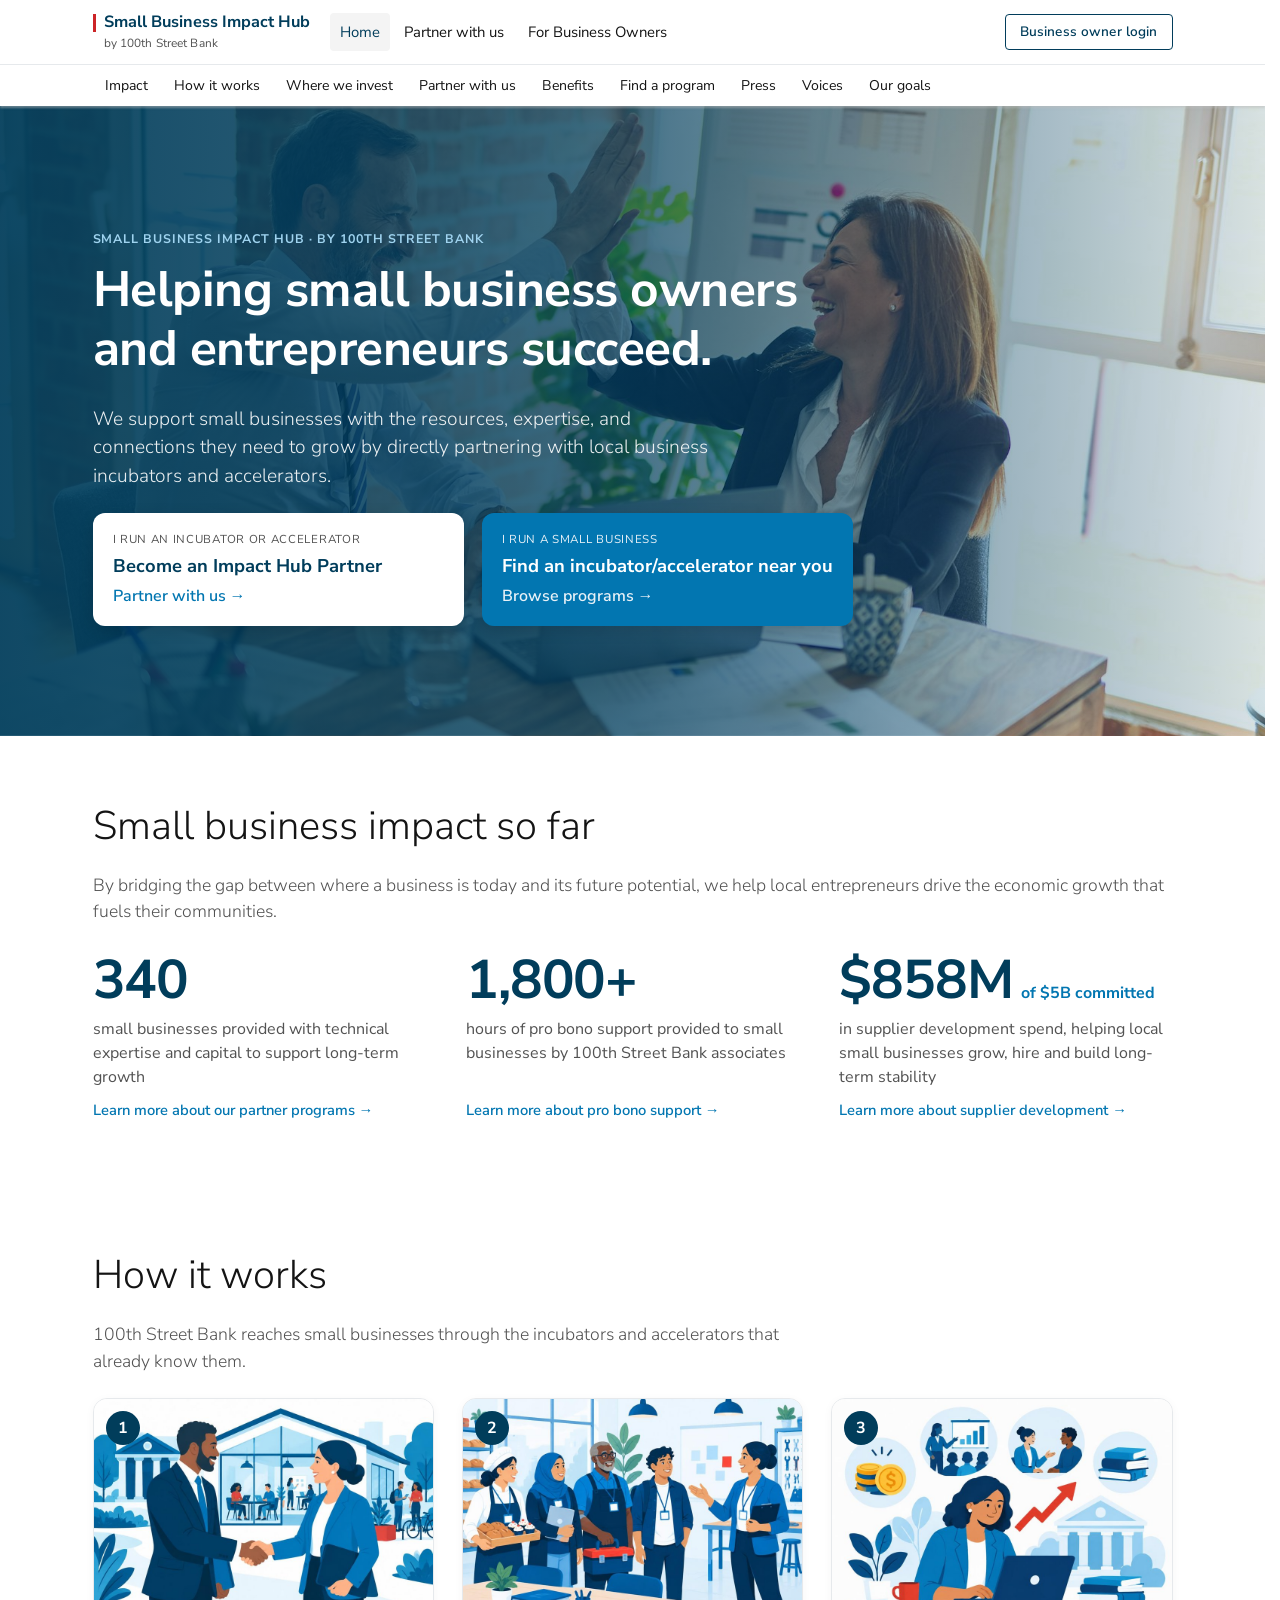
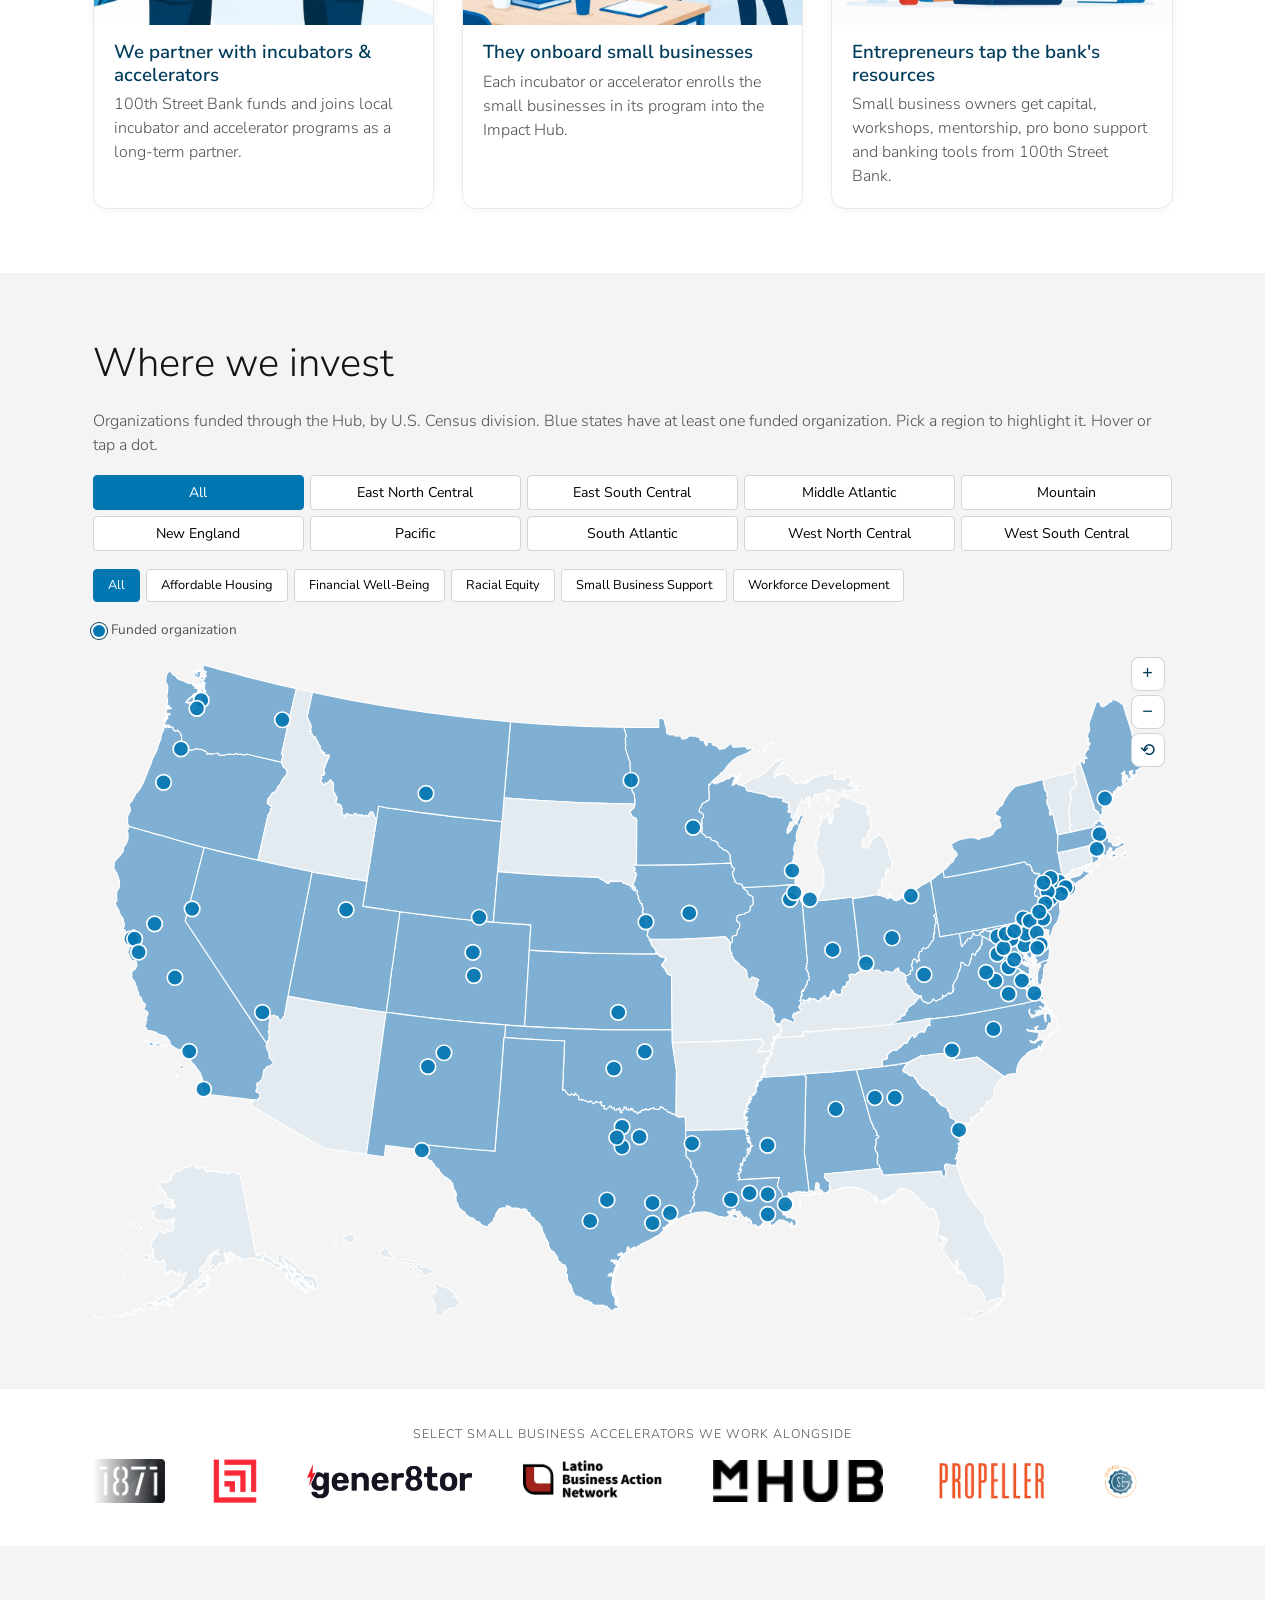
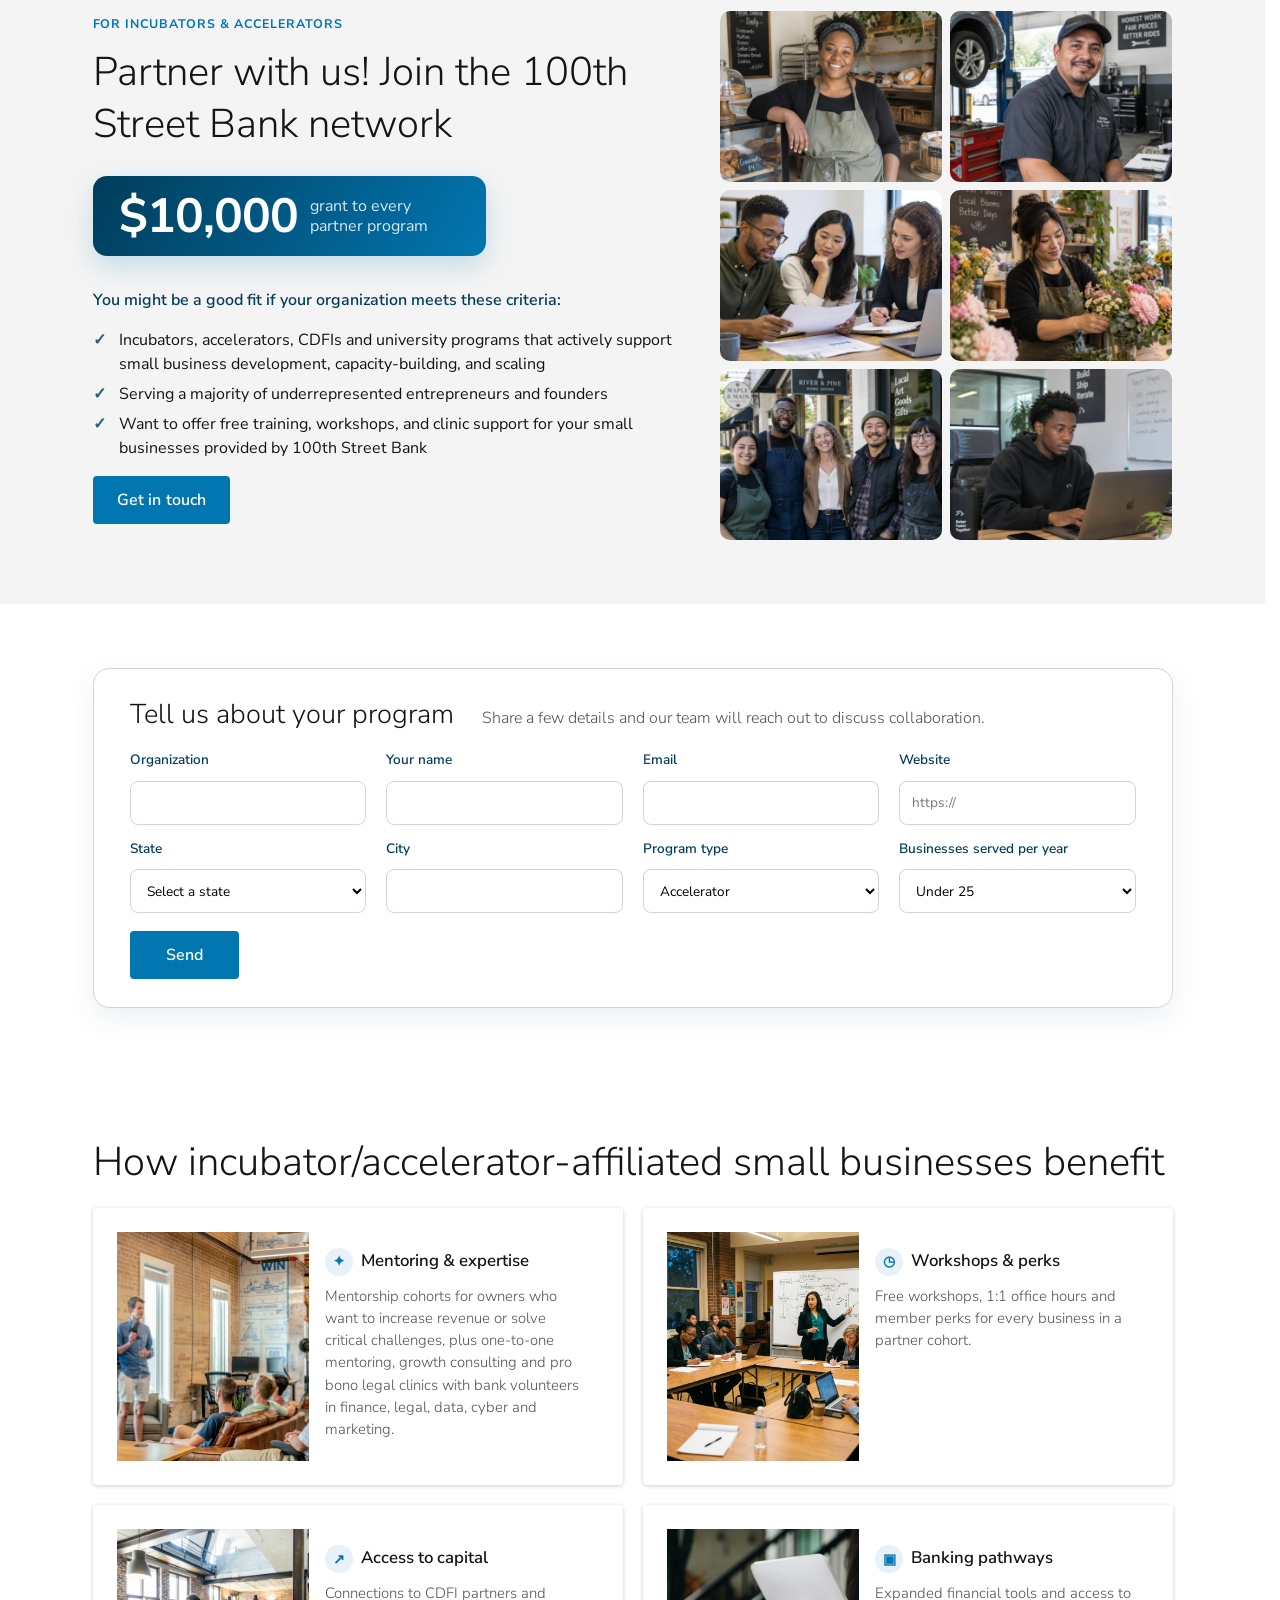
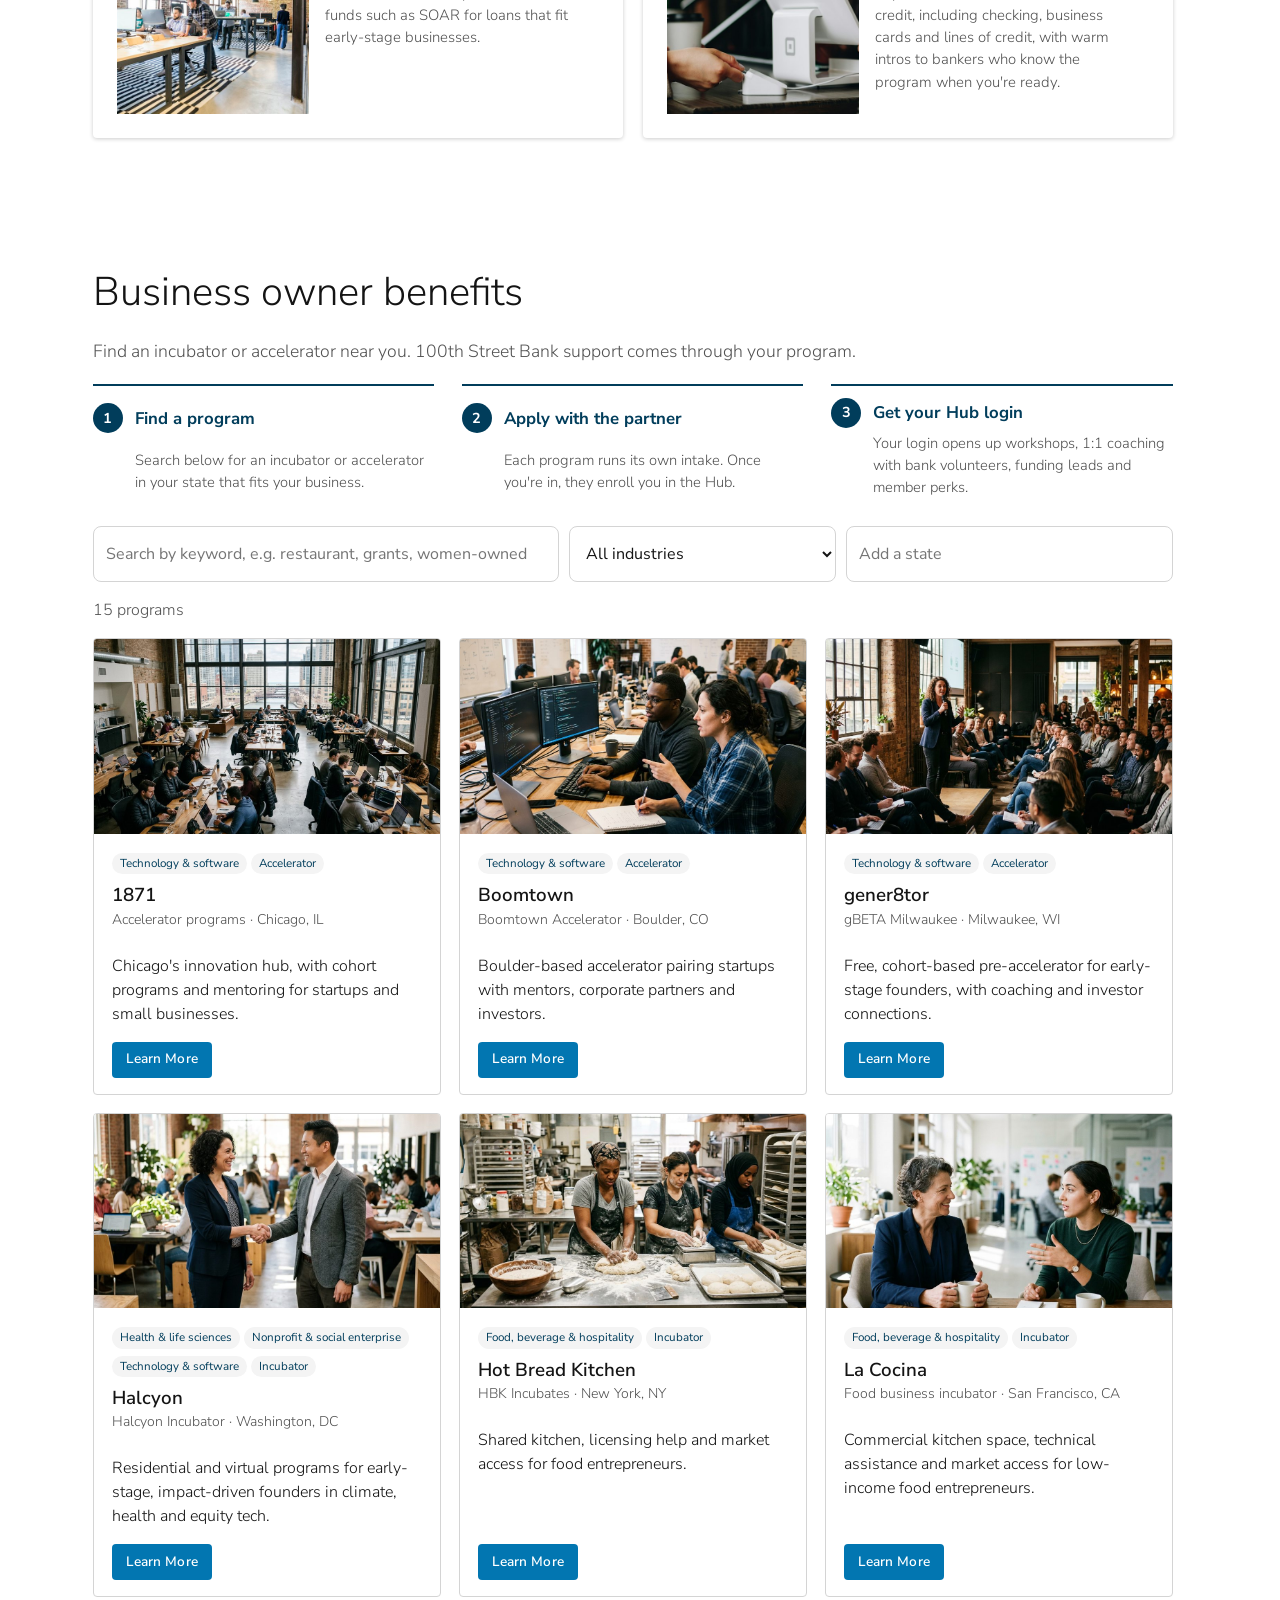
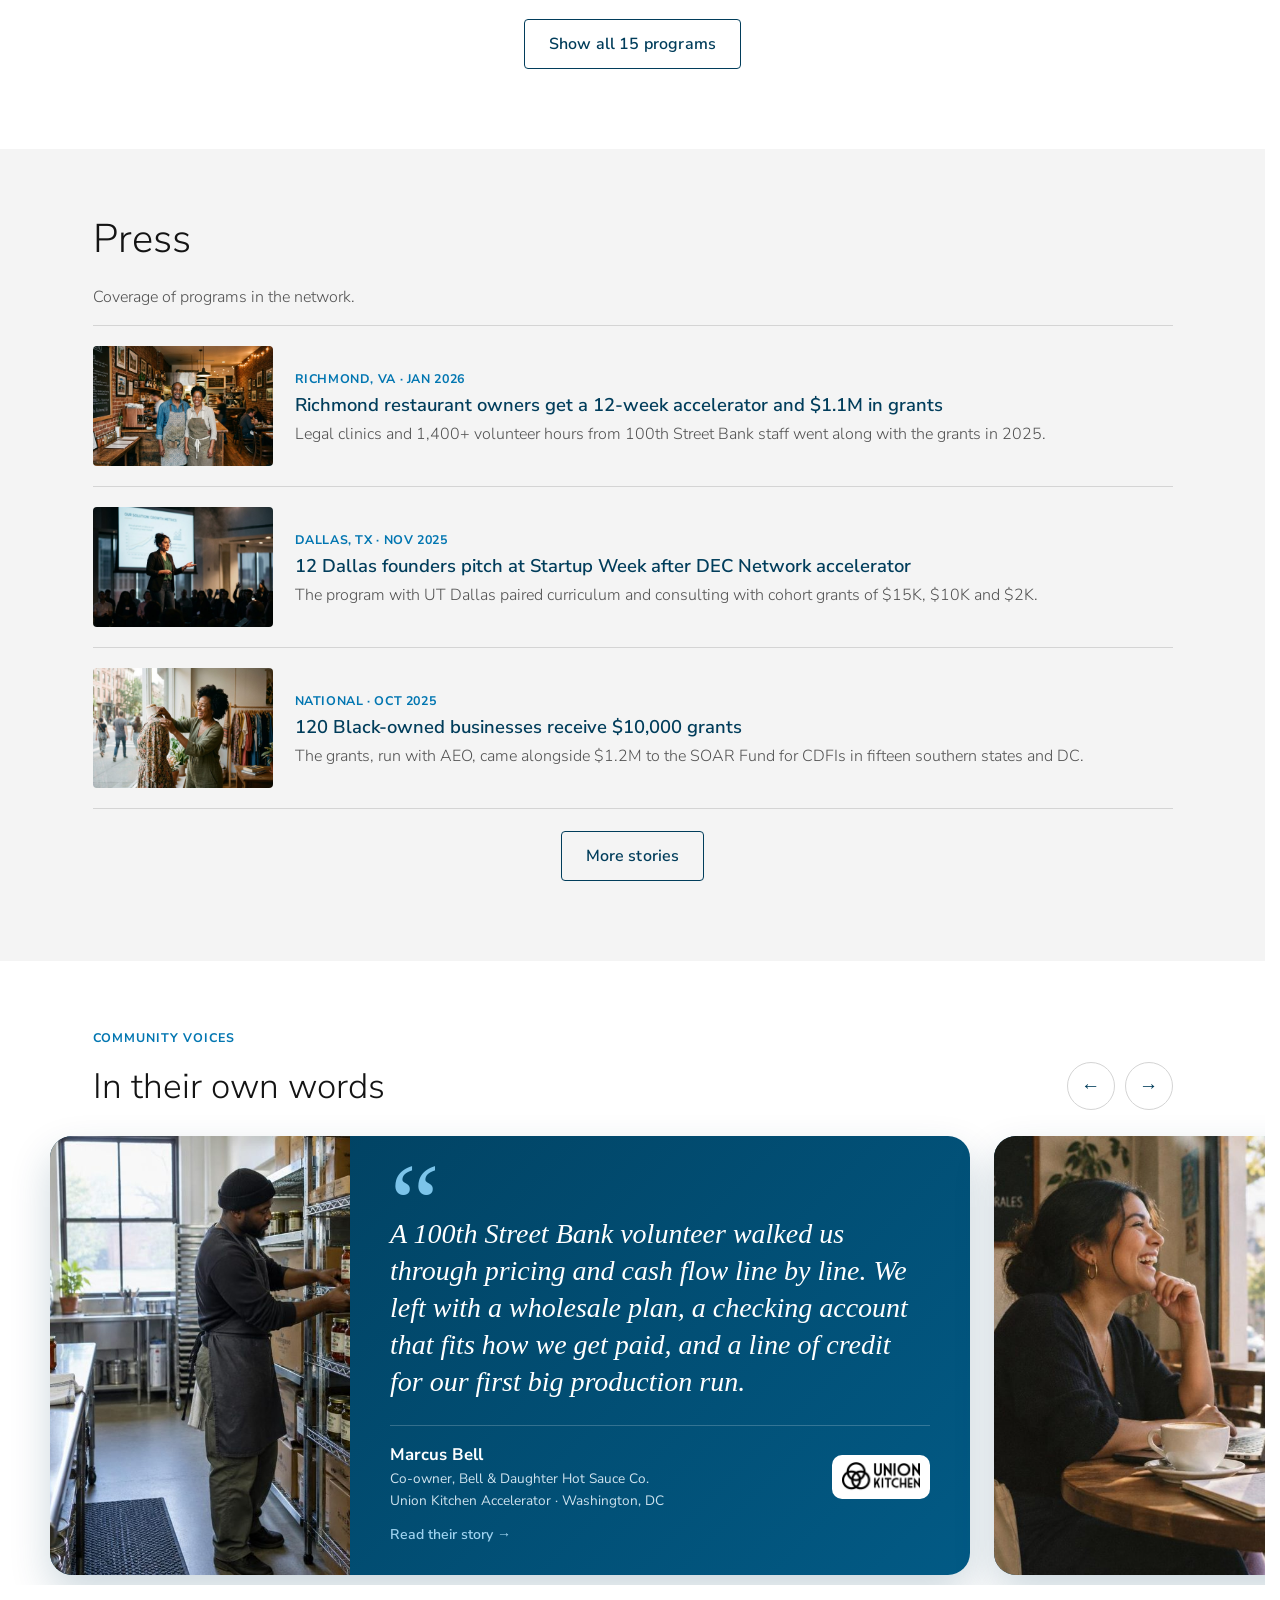
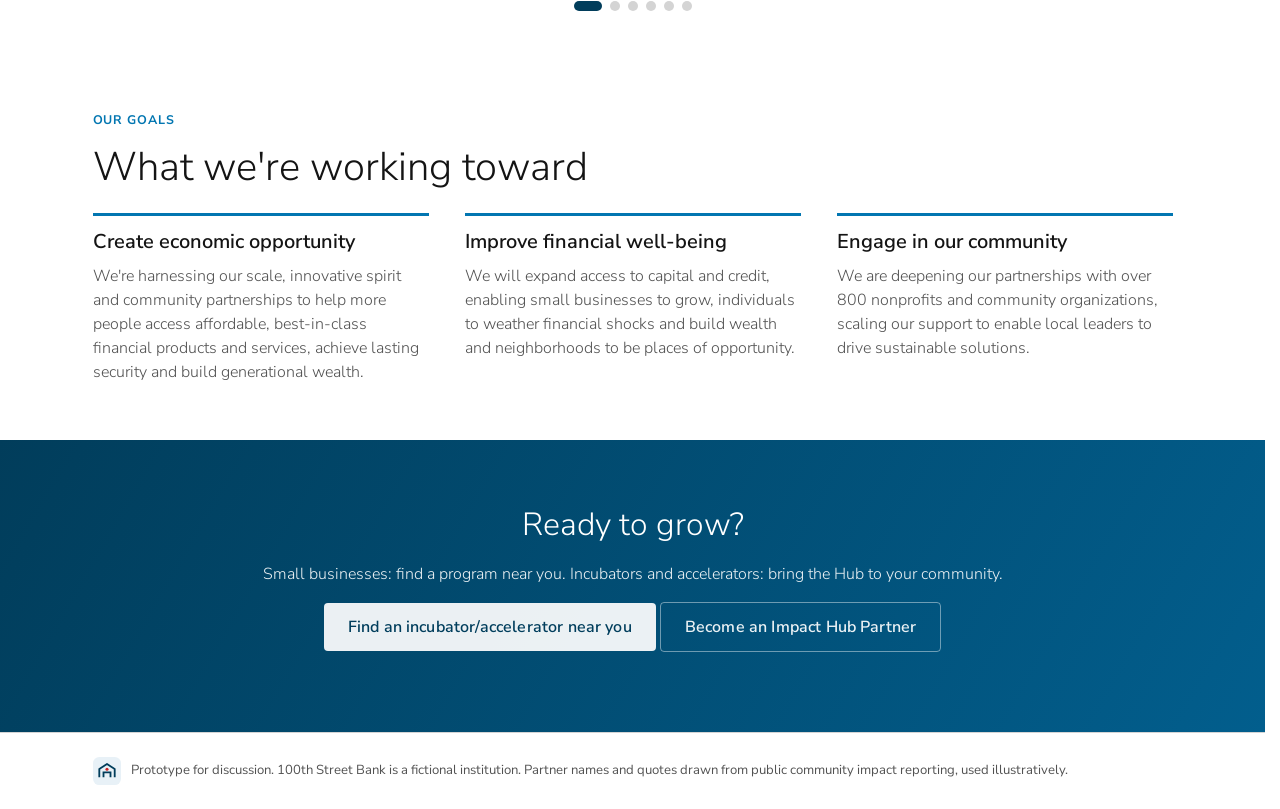
==== index.html @ f8ee0662 "Wave 20: how-it-works hover, am/pm local times from ZIP, geo+industry+identity funding eligibility, " ====
<!doctype html><html lang="en"><head>
  <meta name="robots" content="noindex, nofollow"><meta charset="utf-8"><meta name="viewport" content="width=device-width,initial-scale=1"><title>Home · Small Business Impact Hub</title><link rel="stylesheet" href="styles.css?v=20"></head>
<body class="home"><script src="data.js?v=20"></script><script src="usmap.js"></script><script src="home.js?v=20"></script>
<div class="hero photo" style="background-image:linear-gradient(90deg,rgba(1,61,91,.94) 0%,rgba(1,61,91,.78) 45%,rgba(1,61,91,.15) 100%),url(img/hero.jpg)"><div class="wrap">
<span class="eyebrow">Small Business Impact Hub · by 100th Street Bank</span>
<h1>Helping small business owners and entrepreneurs succeed.</h1><p>We support small businesses with the resources, expertise, and connections they need to grow by directly partnering with local business incubators and accelerators.</p>
<div class="ctasplit"><a href="#partners"><small>I run an incubator or accelerator</small><b>Become an Impact Hub Partner</b><span>Partner with us →</span></a><a class="alt" href="#owners"><small>I run a small business</small><b>Find an incubator/accelerator near you</b><span>Browse programs →</span></a></div></div></div>

<section id="impact"><div class="wrap"><h2>Small business impact so far</h2><p class="lead">By bridging the gap between where a business is today and its future potential, we help local entrepreneurs drive the economic growth that fuels their communities.</p><div class="kstats"><div class="kst"><b class="cnt" data-to="340">0</b><span>small businesses provided with technical expertise and capital to support long-term growth</span><a href="#owners">Learn more about our partner programs →</a></div><div class="kst"><b class="cnt" data-to="1800" data-suf="+">0</b><span>hours of pro bono support provided to small businesses by 100th Street Bank associates</span><a href="#benefits">Learn more about pro bono support →</a></div><div class="kst"><div class="kbig"><b class="cnt" data-to="858" data-pre="$" data-suf="M">0</b><em>of $5B committed</em></div><span>in supplier development spend, helping local small businesses grow, hire and build long-term stability</span><a href="#goals">Learn more about supplier development →</a></div></div></div></div></section>

<section id="how"><div class="wrap"><h2>How it works</h2><p class="lead">100th Street Bank reaches small businesses through the incubators and accelerators that already know them.</p><div class="howgrid">
<div class="howstep"><img src="img/how/h1.jpg" alt="Illustration: a bank partner and an incubator leader shaking hands"><span class="hn">1</span><h3>We partner with incubators &amp; accelerators</h3><p>100th Street Bank funds and joins local incubator and accelerator programs as a long-term partner.</p></div>
<div class="howstep"><img src="img/how/h2.jpg" alt="Illustration: an incubator welcoming a diverse group of small business owners"><span class="hn">2</span><h3>They onboard small businesses</h3><p>Each incubator or accelerator enrolls the small businesses in its program into the Impact Hub.</p></div>
<div class="howstep"><img src="img/how/h3.jpg" alt="Illustration: an entrepreneur surrounded by icons for capital, workshops and mentorship"><span class="hn">3</span><h3>Entrepreneurs tap the bank's resources</h3><p>Small business owners get capital, workshops, mentorship, pro bono support and banking tools from 100th Street Bank.</p></div>
</div></div></section>
<section class="alt" id="map"><div class="wrap"><div class="pagehead"><div><h2>Where we invest</h2><p>Organizations funded through the Hub, by U.S. Census division. Blue states have at least one funded organization. <span id="maphint"></span></p></div></div>
<div class="filters" id="mapf"></div><div class="filters cat" id="mapc"></div>
<div class="maplegend" id="maplegend"></div><div class="mapwrap"><div class="mapempty" id="mapempty" hidden></div><div class="mapzoom" id="mapzoom"></div><svg id="usmap" viewBox="0 0 975 610" role="img" aria-label="Map of funded organizations"></svg><div id="tip" class="tip"></div></div>
</div></section>

<section class="logos"><div class="wrap"><p class="kicker">Select small business accelerators we work alongside</p><div class="marq" id="acclogos"></div></div></div></section>

<section class="alt" id="partners"><div class="wrap split joinv5"><div><span class="eyebrow dk">For Incubators &amp; Accelerators</span><h2>Partner with us! Join the 100th Street Bank network</h2>
<div class="bigamt" style="align-items:center"><b>$10,000</b><span>grant to every partner program</span></div>
<p class="fitline">You might be a good fit if your organization meets these criteria:</p><ul class="chk"><li>Incubators, accelerators, CDFIs and university programs that actively support small business development, capacity-building, and scaling</li><li>Serving a majority of underrepresented entrepreneurs and founders</li><li>Want to offer free training, workshops, and clinic support for your small businesses provided by 100th Street Bank</li></ul>
<p><a class="btn" href="#apply">Get in touch</a></p></div>
<div class="collage"><img src="img/collage/c1.jpg" alt="Small business owner in the network"><img src="img/collage/c2.jpg" alt="Small business owner in the network"><img src="img/collage/c3.jpg" alt="Small business owner in the network"><img src="img/collage/c4.jpg" alt="Small business owner in the network"><img src="img/collage/c5.jpg" alt="Small business owner in the network"><img src="img/collage/c6.jpg" alt="Small business owner in the network"></div></div></section>
<section id="become"><div class="wrap"><div class="interest" id="apply"><div class="ihead"><h2>Tell us about your program</h2><p>Share a few details and our team will reach out to discuss collaboration.</p></div>
<form class="f iform"><label>Organization<input required></label><label>Your name<input required></label><label>Email<input type="email" required></label><label>Website<input type="url" required placeholder="https://"></label>
<label>State<select required id="fst"><option value="">Select a state</option></select></label><label>City<input required></label><label>Program type<select><option>Accelerator</option><option>CDFI</option><option>Incubator</option><option>Other</option><option>University program</option></select></label><label>Businesses served per year<select><option>Under 25</option><option>25–100</option><option>100+</option></select></label>
<button class="btn">Send</button></form><div class="ok"><b>Thanks.</b> Someone from our partnerships team will be in touch within two weeks. (Prototype: nothing was sent.)</div></div></div></section>

<section class="fullw" id="benefits"><div class="wrap"><h2>How incubator/accelerator-affiliated small businesses benefit</h2><div class="grid bens">
<div class="card pc"><img src="img/b-mentor.jpg" alt=""><div><h3><span class="ic">✦</span>Mentoring &amp; expertise</h3><p>Mentorship cohorts for owners who want to increase revenue or solve critical challenges, plus one-to-one mentoring, growth consulting and pro bono legal clinics with bank volunteers in finance, legal, data, cyber and marketing.</p></div></div>
<div class="card pc"><img src="img/b-workshop.jpg" alt=""><div><h3><span class="ic">◷</span>Workshops &amp; perks</h3><p>Free workshops, 1:1 office hours and member perks for every business in a partner cohort.</p></div></div>
<div class="card pc"><img src="img/b-capital.jpg" alt=""><div><h3><span class="ic">↗</span>Access to capital</h3><p>Connections to CDFI partners and funds such as SOAR for loans that fit early-stage businesses.</p></div></div>
<div class="card pc"><img src="img/b-checking.jpg" alt=""><div><h3><span class="ic">▣</span>Banking pathways</h3><p>Expanded financial tools and access to credit, including checking, business cards and lines of credit, with warm intros to bankers who know the program when you're ready.</p></div></div>
</div></div></section>

<section id="owners"><div class="wrap"><h2>Business owner benefits</h2><p class="lead">Find an incubator or accelerator near you. 100th Street Bank support comes through your program.</p>
<ol class="osteps"><li><b>Find a program</b><p>Search below for an incubator or accelerator in your state that fits your business.</p></li><li><b>Apply with the partner</b><p>Each program runs its own intake. Once you're in, they enroll you in the Hub.</p></li><li><b>Get your Hub login</b><p>Your login opens up workshops, 1:1 coaching with bank volunteers, funding leads and member perks.</p></li></ol>
<div class="search"><input class="kw" id="q" placeholder="Search by keyword, e.g. restaurant, grants, women-owned"><select class="catsel" id="pcat" aria-label="Filter by industry"><option value="">All industries</option></select><div class="stpick" id="stp"><span id="stchips"></span><input id="stin" placeholder="Add a state" autocomplete="off" aria-label="Filter by state"><ul id="stsug" role="listbox"></ul></div></div>
<p class="mut" id="cnt"></p><div class="pgrid" id="pgr"></div><p class="moreb" id="pmorew"><button class="btn ghost" id="pmore" aria-expanded="false">Show all programs</button></p></div></section>
<section class="alt" id="stories"><div class="wrap"><h2>Press</h2><p class="mut">Coverage of programs in the network.</p><div class="press"><article class="pr"><img src="img/s-richmond.jpg" alt=""><div><span class="prsrc">Richmond, VA · Jan 2026</span><h3>Richmond restaurant owners get a 12-week accelerator and $1.1M in grants</h3><p>Legal clinics and 1,400+ volunteer hours from 100th Street Bank staff went along with the grants in 2025.</p></div></article><article class="pr"><img src="img/s-dallas.jpg" alt=""><div><span class="prsrc">Dallas, TX · Nov 2025</span><h3>12 Dallas founders pitch at Startup Week after DEC Network accelerator</h3><p>The program with UT Dallas paired curriculum and consulting with cohort grants of $15K, $10K and $2K.</p></div></article><article class="pr"><img src="img/s-grant.jpg" alt=""><div><span class="prsrc">National · Oct 2025</span><h3>120 Black-owned businesses receive $10,000 grants</h3><p>The grants, run with AEO, came alongside $1.2M to the SOAR Fund for CDFIs in fifteen southern states and DC.</p></div></article></div>
<div class="press" id="moreprs" hidden><article class="pr"><img src="img/members.jpg" alt=""><div><span class="prsrc">New Orleans, LA · Sep 2025</span><h3>Propeller's new cohort takes on local problems in New Orleans</h3><p>Founders get mentors, workshops and time with bank volunteers.</p></div></article><article class="pr"><img src="img/p-hotbread.jpg" alt=""><div><span class="prsrc">New York, NY · Aug 2025</span><h3>From home kitchen to storefront at Hot Bread Kitchen</h3><p>Incubator members get licensed kitchen space and help getting into markets.</p></div></article><article class="pr"><img src="img/p-risingtide.jpg" alt=""><div><span class="prsrc">Jersey City, NJ · Jul 2025</span><h3>Jersey City business academy keeps coaching after graduation</h3><p>Rising Tide Capital's Community Business Academy trains neighborhood entrepreneurs.</p></div></article><article class="pr"><img src="img/s-delaware.jpg" alt=""><div><span class="prsrc">Georgetown, DE · Jun 2025</span><h3>Rural Delaware libraries lend hotspots and laptops</h3><p>81% of participants in Georgetown and Laurel said their internet access improved.</p></div></article><article class="pr"><img src="img/s-digital.jpg" alt=""><div><span class="prsrc">Dallas &amp; Houston, TX · May 2025</span><h3>Digital skills classes in Dallas and Houston send 250+ people home with laptops</h3><p>Multi-week classes run with local nonprofits.</p></div></article><article class="pr"><img src="img/s-bronx.jpg" alt=""><div><span class="prsrc">Bronx, NY · Apr 2025</span><h3>$450K grant funds skills training for Bronx young adults</h3><p>The grant to Robin Hood supports training and wraparound services.</p></div></article></div><p class="moreb"><button class="btn ghost" id="morebtn" aria-expanded="false" aria-controls="moreprs">More stories</button></p></div></section>

<section class="voices" id="voices"><div class="wrap"><div class="vhead"><div><span class="eyebrow dk">Community voices</span><h2>In their own words</h2></div><div class="varrows"><button id="vprev" aria-label="Previous">←</button><button id="vnext" aria-label="Next">→</button></div></div></div>
<div class="vtrack" id="testi"></div><div class="wrap"><div class="vdots" id="vdots"></div></div></section>

<section class="goals" id="goals"><div class="wrap"><span class="eyebrow dk">Our goals</span><h2>What we're working toward</h2><div class="ggrid">
<div><h3>Create economic opportunity</h3><p>We're harnessing our scale, innovative spirit and community partnerships to help more people access affordable, best-in-class financial products and services, achieve lasting security and build generational wealth.</p></div>
<div><h3>Improve financial well-being</h3><p>We will expand access to capital and credit, enabling small businesses to grow, individuals to weather financial shocks and build wealth and neighborhoods to be places of opportunity.</p></div>
<div><h3>Engage in our community</h3><p>We are deepening our partnerships with over 800 nonprofits and community organizations, scaling our support to enable local leaders to drive sustainable solutions.</p></div>
</div></div></section>
<section class="ctaband"><div class="wrap"><h2>Ready to grow?</h2><p>Small businesses: find a program near you. Incubators and accelerators: bring the Hub to your community.</p><p><a class="btn wh" href="#owners">Find an incubator/accelerator near you</a> <a class="btn ghost" href="#partners">Become an Impact Hub Partner</a></p></div></section>
<script>drawMap();renderTesti(testi);</script>
<script>
const ALLST=Object.values(ST_ABBR).sort(),PST=new Set(PROGRAMS.map(p=>p.s)),SEL=[];let hi=0;
[...ALLST].sort().forEach(x=>fst.innerHTML+=`<option>${x}</option>`);
//netline.textContent=`The network today: ${PROGRAMS.filter(p=>/Incubator|Accelerator/.test(p.t)).length} incubators and accelerators serving 340 businesses.`;
function chips(){stchips.innerHTML=SEL.map(x=>`<span class="chip">${x}<button aria-label="Remove ${x}" data-s="${x}">×</button></span>`).join("");stchips.querySelectorAll("button").forEach(b=>b.onclick=()=>{SEL.splice(SEL.indexOf(b.dataset.s),1);chips();ren()});stin.placeholder=SEL.length?"Add another":"Add a state"}
function sug(){const v=stin.value.trim().toLowerCase();if(!v){stsug.innerHTML="";return}const L=ALLST.filter(x=>!SEL.includes(x)&&x.toLowerCase().startsWith(v)).concat(ALLST.filter(x=>!SEL.includes(x)&&!x.toLowerCase().startsWith(v)&&x.toLowerCase().includes(v))).slice(0,8);hi=0;
 stsug.innerHTML=L.map((x,i)=>`<li role="option" class="${i?"":"hi"}" data-s="${x}">${x}<small>${PST.has(x)?PROGRAMS.filter(p=>p.s==x).length+" programs":"no programs yet"}</small></li>`).join("");stsug.querySelectorAll("li").forEach(li=>li.onmousedown=e=>{e.preventDefault();add(li.dataset.s)})}
function add(x){if(x&&!SEL.includes(x))SEL.push(x);stin.value="";stsug.innerHTML="";chips();ren();stin.focus()}
stin.oninput=sug;stin.onblur=()=>setTimeout(()=>stsug.innerHTML="",100);
stin.onkeydown=e=>{const li=[...stsug.querySelectorAll("li")];if(e.key=="ArrowDown"||e.key=="ArrowUp"){e.preventDefault();if(!li.length)return;hi=(hi+(e.key=="ArrowDown"?1:-1)+li.length)%li.length;li.forEach((l,i)=>l.classList.toggle("hi",i==hi))}else if(e.key=="Enter"){e.preventDefault();if(li[hi])add(li[hi].dataset.s)}else if(e.key=="Backspace"&&!stin.value&&SEL.length){SEL.pop();chips();ren()}};
stp.onclick=e=>{if(e.target==stp||e.target==stchips)stin.focus()};
[...PCATS].sort().forEach(c=>pcat.innerHTML+=`<option>${c}</option>`);let pall=false;
function ren(){const k=q.value.toLowerCase(),ct=pcat.value;const L=PROGRAMS.filter(p=>(!k||[p.n,p.p,p.d,p.t,p.c,p.s,[].concat(p.k).join(" ")].join(" ").toLowerCase().includes(k))&&(!SEL.length||SEL.includes(p.s))&&(!ct||[].concat(p.k).includes(ct)));
cnt.textContent=`${L.length} program${L.length==1?"":"s"}${ct?" · "+ct:""}${SEL.length?" in "+SEL.join(", "):""}`;
const V=pall?L:L.slice(0,6);pmorew.hidden=L.length<=6;pmore.textContent=pall?"Show fewer programs":`Show all ${L.length} programs`;pmore.setAttribute("aria-expanded",pall);
pgr.innerHTML=V.map(p=>`<div class="pcard"><img src="${p.img}" alt=""><div><span>${[].concat(p.k).map(k=>`<span class="tag">${k}</span>`).join("")}<span class="tag">${p.t}</span></span><h3>${p.n}</h3><p class="sub">${p.p} · ${p.c}</p><p>${p.d}</p><div class="foot"><a class="btn sm" href="${p.u||"#"}" target="_blank" rel="noopener">Learn More</a></div></div></div>`).join("")||"<p>No programs match yet. Try another state, industry or fewer filters.</p>"}
q.oninput=()=>{pall=false;ren()};pcat.onchange=()=>{pall=false;ren()};pmore.onclick=()=>{pall=!pall;ren();if(!pall)document.getElementById("owners").scrollIntoView({behavior:"smooth"})};ren();
const LG=p=>`<a href="${p.u}" target="_blank" rel="noopener" title="${p.n}">${p.l?`<img src="${p.l}" alt="${p.n}">`:`<span class="wm"><b>${p.w}</b></span>`}</a>`;
const LOGO_EXCLUDE=new Set(["LearnLaunch"]);
const MQ=(el,html)=>{el.innerHTML=`<div class="mtrack">${html}${html.replace(/<a /g,'<a aria-hidden="true" tabindex="-1" ')}</div>`};MQ(acclogos,PROGRAMS.filter(p=>p.t=="Accelerator"&&!LOGO_EXCLUDE.has(p.n)).map(LG).join(""));
const NETLOGO_PICKS=["The DEC Network","Union Kitchen Accelerator","Latino Business Action Network (LBAN)","Hot Bread Kitchen","Rising Tide Capital","gener8tor"];

const io=new IntersectionObserver(es=>es.forEach(e=>{if(!e.isIntersecting)return;io.unobserve(e.target);const el=e.target,to=+el.dataset.to,pre=el.dataset.pre||"",suf=el.dataset.suf||"",t0=performance.now(),D=1600;
 const f=t=>{const k=Math.min(1,(t-t0)/D),v=Math.round(to*(1-Math.pow(1-k,3)));el.textContent=pre+v.toLocaleString("en-US")+suf;if(k<1)requestAnimationFrame(f)};requestAnimationFrame(f)}),{threshold:.6});
document.querySelectorAll(".cnt").forEach(el=>io.observe(el));
morebtn.onclick=()=>{const open=moreprs.hidden;moreprs.hidden=!open;morebtn.setAttribute("aria-expanded",open);morebtn.textContent=open?"Show fewer stories":"More stories";if(!open)document.getElementById("stories").scrollIntoView({behavior:"smooth"})};
</script>
<script src="chrome.js?v=20"></script></body></html>
---- styles.css ----
@import url("https://fonts.googleapis.com/css2?family=Nunito+Sans:opsz,wght@6..12,300;6..12,400;6..12,600;6..12,700&display=swap");
:root{--navy:#013D5B;--blue:#0276B1;--blue2:#026597;--ink:#141414;--red:#CC2427;--g1:#F4F4F4;--g2:#D4D4D4;--mut:#5a6470;--r:10px}
*{box-sizing:border-box}html,body{margin:0}
body{font-family:Optimist,Inter,"Helvetica Neue",Helvetica,Arial,system-ui,sans-serif;color:var(--ink);line-height:1.5;background:#fff}
a{color:var(--blue)}h1,h2,h3{color:var(--navy);line-height:1.2;margin:0 0 .5em}
.wrap{max-width:1120px;margin:0 auto;padding:0 20px}
header.top{border-bottom:1px solid var(--g2);background:#fff;position:sticky;top:0;z-index:5}
header.top .wrap{display:flex;align-items:center;gap:20px;min-height:64px;flex-wrap:wrap}
.brand{text-decoration:none;color:var(--navy);font-weight:700;line-height:1.1}
.brand small{display:block;font-weight:400;font-size:.72rem;color:var(--mut)}
.brand b{border-left:3px solid var(--red);padding-left:8px}
nav.main{display:flex;gap:4px;flex-wrap:wrap;flex:1}
nav.main a{text-decoration:none;color:var(--ink);padding:8px 10px;border-radius:6px;font-size:.93rem}
nav.main a.on,nav.main a:hover{background:var(--g1);color:var(--navy)}
.btn{display:inline-block;background:var(--blue);color:#fff;border:0;border-radius:6px;padding:10px 16px;font:inherit;font-weight:600;text-decoration:none;cursor:pointer}
.btn:hover{background:var(--blue2)}.btn.ghost{background:transparent;color:var(--navy);border:1px solid var(--g2)}
.btn.sm{padding:6px 10px;font-size:.85rem}
.hero{background:var(--navy);color:#fff;padding:72px 0}
.hero h1{color:#fff;font-size:clamp(2rem,4.5vw,3.1rem);max-width:760px}
.hero p{max-width:620px;font-size:1.1rem;opacity:.9}.hero .btn.ghost{color:#fff;border-color:#ffffff66}
section{padding:48px 0}section.alt{background:var(--g1)}
.grid{display:grid;gap:16px;grid-template-columns:repeat(auto-fill,minmax(240px,1fr))}
.grid.k{grid-template-columns:repeat(auto-fill,minmax(180px,1fr))}
.card{background:#fff;border:1px solid var(--g2);border-radius:var(--r);padding:18px}
.card h3{font-size:1.05rem}.card p{margin:.3em 0;color:var(--mut);font-size:.93rem}
.stat b{display:block;font-size:2rem;color:var(--navy);line-height:1.1}.stat span{font-size:.88rem;color:var(--mut)}
.stat a{font-size:.75rem}
.tag{display:inline-block;font-size:.72rem;padding:2px 8px;border-radius:99px;background:var(--g1);color:var(--navy);margin:0 4px 4px 0}
.s{display:inline-block;font-size:.62rem;font-weight:700;letter-spacing:.05em;text-transform:uppercase;color:var(--red);border:1px solid var(--red);border-radius:4px;padding:0 4px;vertical-align:middle;margin-left:4px}
.src{font-size:.78rem}
.filters{display:flex;gap:6px;flex-wrap:wrap;margin:0 0 18px}
.filters button{border:1px solid var(--g2);background:#fff;border-radius:99px;padding:6px 14px;font:inherit;font-size:.88rem;cursor:pointer}
.filters button.on{background:var(--navy);color:#fff;border-color:var(--navy)}
form.f{display:grid;gap:12px;max-width:560px}
form.f label{font-size:.88rem;font-weight:600;display:grid;gap:4px}
input,select,textarea{font:inherit;padding:9px 10px;border:1px solid var(--g2);border-radius:6px;width:100%}
.ok{background:var(--tint);border-left:4px solid var(--blue);padding:12px 14px;border-radius:6px;display:none}
footer{border-top:1px solid var(--g2);padding:24px 0;color:var(--mut);font-size:.82rem;margin-top:24px}
/* internal */
body.app{background:var(--g1)}
.app header.top{background:var(--navy)}.app .brand,.app nav.main a{color:#fff}.app .brand small{color:#bcd}
.app nav.main a.on,.app nav.main a:hover{background:#ffffff1f;color:#fff}
.app main{padding:28px 0}.pagehead{display:flex;justify-content:space-between;align-items:end;gap:12px;flex-wrap:wrap;margin-bottom:18px}
.pagehead p{margin:0;color:var(--mut)}
.board{display:grid;gap:14px;grid-template-columns:repeat(auto-fit,minmax(200px,1fr))}
.col{background:#e9ecef;border-radius:var(--r);padding:10px}.col h4{margin:4px 4px 10px;color:var(--navy);font-size:.85rem;text-transform:uppercase;letter-spacing:.04em}
.col .card{padding:12px;margin-bottom:8px}.col .card h3{font-size:.95rem;margin:0 0 4px}
table{width:100%;border-collapse:collapse;background:#fff;border-radius:var(--r);overflow:hidden;font-size:.9rem}
th,td{text-align:left;padding:10px 12px;border-bottom:1px solid var(--g1)}th{background:var(--tint2);color:var(--mut);font-weight:600;font-size:.8rem}
.tw{overflow-x:auto;border:1px solid var(--g2);border-radius:var(--r)}
.bar{height:8px;background:var(--g1);border-radius:9px;overflow:hidden}.bar i{display:block;height:100%;background:var(--blue)}
.delta{font-size:.78rem;color:var(--rec)}
.cal{display:grid;grid-template-columns:repeat(7,1fr);gap:4px}.cal div{background:#fff;min-height:84px;border-radius:6px;padding:6px;font-size:.75rem}
.cal .h{min-height:auto;background:none;font-weight:700;color:var(--mut)}.cal .ev{display:block;background:var(--tint);color:var(--navy);border-radius:4px;padding:2px 4px;margin-top:3px}
.two{display:grid;gap:16px;grid-template-columns:2fr 1fr}
@media(max-width:800px){.two{grid-template-columns:1fr}.cal div{min-height:60px}.hero{padding:48px 0}}
/* home v2 */
.mut{color:var(--mut)}.eyebrow{display:inline-block;font-size:.78rem;font-weight:700;letter-spacing:.08em;text-transform:uppercase;color:#9fd3ef;margin-bottom:12px}.eyebrow.dk{color:var(--blue)}
.hero.photo{background-size:cover;background-position:center right;padding:120px 0 110px}
.kicker{text-align:center;text-transform:uppercase;letter-spacing:.08em;font-size:.78rem;color:var(--mut);margin:0 0 16px}
.mapbox{position:relative;background:#fff;border:1px solid var(--g2);border-radius:var(--r);padding:12px}
#usmap{width:100%;height:auto;display:block}#usmap .st path{fill:#e3ebf1;stroke:#fff;stroke-width:1}#usmap .st path:hover{fill:#d3e1ea}
#usmap circle{stroke:#fff;stroke-width:1.5;cursor:pointer;transition:r .2s}#usmap circle.real{fill:var(--blue);fill-opacity:.85}#usmap circle.smp{fill:var(--red);fill-opacity:.6}
#usmap circle.on,#usmap circle:hover{stroke:var(--navy);stroke-width:3;fill-opacity:1}
.tip{position:absolute;display:none;pointer-events:none;background:#fff;border:1px solid var(--g2);border-radius:8px;box-shadow:0 6px 24px #0002;padding:10px 12px;font-size:.84rem;max-width:280px;z-index:3}
.tip b{color:var(--navy)}.tip .amt{font-weight:700;color:var(--navy);font-size:1.05rem;margin-top:4px}.tip small{display:block;color:var(--mut)}.tip a{pointer-events:auto}
.legend{display:flex;gap:22px;flex-wrap:wrap;align-items:center;margin-top:12px;font-size:.84rem;color:var(--mut)}.legend span{display:flex;align-items:center;gap:6px}
.lg{width:12px;height:12px;border-radius:50%;display:inline-block}.lg.real{background:var(--blue)}.lg.smp{background:var(--red);opacity:.7}
.sz{display:inline-block;border-radius:50%;border:1.5px solid var(--mut)}
section.logos{padding:36px 0;border-bottom:1px solid var(--g1)}
.logorow{display:flex;flex-wrap:wrap;justify-content:center;align-items:center;gap:22px 40px}
.logorow img{height:46px;width:auto;max-width:170px;object-fit:contain;filter:grayscale(1);opacity:.75;transition:.2s}.logorow a:hover img{filter:none;opacity:1}
.wm{text-decoration:none;color:#55606b;line-height:1.05;text-align:left;filter:grayscale(1)}.wm b{display:block;font-size:1.3rem;letter-spacing:-.01em}.wm small{font-size:.68rem;text-transform:uppercase;letter-spacing:.06em}a.wm:hover{color:var(--navy)}
.split{display:grid;grid-template-columns:1.3fr 1fr;gap:40px;align-items:start}.ph{width:100%;border-radius:14px;object-fit:cover;aspect-ratio:4/5;position:sticky;top:90px}
.lead{font-size:1.1rem;color:var(--mut)}.mt{margin-top:22px}
.grid.ben{grid-template-columns:repeat(2,1fr);gap:14px}.ben div{border-left:3px solid var(--blue);padding-left:12px}.ben h3{font-size:1rem;margin:0}.ben p{margin:.2em 0;color:var(--mut);font-size:.9rem}
.chk{padding:0;list-style:none}.chk li{padding-left:26px;position:relative;margin:6px 0}.chk li:before{content:"✓";position:absolute;left:0;color:var(--rec);font-weight:700}
.steps{list-style:none;padding:0;display:grid;grid-template-columns:repeat(3,1fr);gap:12px;counter-reset:s;margin:22px 0}
.steps li{background:#fff;border:1px solid var(--g2);border-radius:var(--r);padding:14px;counter-increment:s}.steps li:before{content:counter(s);display:grid;place-items:center;width:28px;height:28px;border-radius:50%;background:var(--navy);color:#fff;font-weight:700;margin-bottom:8px}
.steps b{display:block;color:var(--navy)}.steps span{font-size:.86rem;color:var(--mut)}
.grid.bens{grid-template-columns:repeat(auto-fill,minmax(250px,1fr))}.pc{padding:0;overflow:hidden}.pc img{width:100%;aspect-ratio:3/2;object-fit:cover;display:block}.pc>div{padding:16px}
.ic{display:inline-grid;place-items:center;width:28px;height:28px;border-radius:50%;background:var(--tint);color:var(--blue);font-size:.9rem;margin-right:8px;vertical-align:middle}
.grid.testi{grid-template-columns:repeat(auto-fill,minmax(300px,1fr))}.testi figure{margin:0;display:flex;flex-direction:column;justify-content:space-between}
.testi blockquote{margin:0 0 16px;font-size:1.02rem;color:var(--ink)}.testi figcaption{display:flex;gap:12px;align-items:center}.testi img{width:52px;height:52px;border-radius:50%;object-fit:cover}
.testi small{display:block;color:var(--mut);font-size:.8rem}
.ctaband{background:linear-gradient(120deg,var(--navy),var(--blue2));color:#fff;text-align:center;padding:64px 0}.ctaband h2{color:#fff;font-size:2rem}.ctaband p{opacity:.92}
.ctaband .btn.ghost{color:#fff;border-color:#ffffff77}.btn.wh{background:#fff;color:var(--navy)}.btn.wh:hover{background:var(--tint)}
.home footer{margin-top:0}
@media(max-width:800px){.split{grid-template-columns:1fr}.ph{position:static;aspect-ratio:16/10}.steps{grid-template-columns:1fr}.grid.ben{grid-template-columns:1fr}.hero.photo{padding:72px 0;background-image:linear-gradient(rgba(1,61,91,.85),rgba(1,61,91,.85)),url(img/hero.jpg)!important}.mapbox{padding:4px}}
@media(max-width:800px){header.top{position:static}header.top .wrap{gap:8px;padding-top:8px;padding-bottom:8px}nav.main{flex-wrap:nowrap;overflow-x:auto;order:3;flex-basis:100%}nav.main a{white-space:nowrap}}

.av{flex:0 0 52px;width:52px;height:52px;border-radius:50%;background:var(--navy,#013D5B);color:#fff;display:flex;align-items:center;justify-content:center;font-weight:700;letter-spacing:.03em}
.story .meta{font-size:.8rem;color:var(--mut)}.story blockquote{margin:10px 0;padding-left:10px;border-left:3px solid #0276B1;font-size:.92rem}.story .amt{font-weight:700;color:#013D5B}
.story blockquote small{display:block;margin-top:4px;color:var(--mut);font-size:.78rem}.story h3 a{color:inherit;text-decoration:none}
/* member portal */
.welcome{background:linear-gradient(120deg,var(--navy),var(--blue2));color:#fff;border-radius:var(--r);padding:24px;margin-bottom:16px}.welcome h1{color:#fff;margin:0 0 4px}.welcome p{margin:0;opacity:.9}
.row{display:flex;justify-content:space-between;align-items:center;gap:10px;padding:10px 0;border-bottom:1px solid var(--g1)}.row:last-child{border:0}.row small{display:block;color:var(--mut)}
.btn.done{background:var(--rec)}.card .foot{display:flex;justify-content:space-between;align-items:center;margin-top:10px;gap:8px;flex-wrap:wrap}
.fbar{display:flex;gap:10px;flex-wrap:wrap;margin-bottom:16px}.fbar select{width:auto;background:#fff}
.tabs{display:flex;gap:6px;margin-bottom:16px}.tabs button{border:1px solid var(--g2);background:#fff;border-radius:6px;padding:8px 14px;font:inherit;cursor:pointer}.tabs button.on{background:var(--navy);color:#fff;border-color:var(--navy)}
.date{display:inline-grid;place-items:center;width:46px;height:46px;border-radius:8px;background:var(--tint);color:var(--navy);font-weight:700;font-size:.78rem;line-height:1.1;text-align:center;flex:0 0 46px}
.modal{position:fixed;inset:0;background:#0006;display:none;place-items:center;z-index:9}.modal>div{background:#fff;border-radius:var(--r);padding:22px;max-width:460px;width:92%}
.stage{font-size:.72rem;font-weight:700;padding:2px 8px;border-radius:99px;background:var(--tint);color:var(--blue2)}
/* v3 */
.mapwrap{position:relative;margin-top:8px}
#usmap .st path.fp{fill:#c9dae6}#usmap .st path.hl{fill:#8fb4cc}
#usmap circle{fill:var(--blue);fill-opacity:.9}
.filters.cat button{font-size:.8rem}
.tip .tag{margin:4px 0}
img.av{object-fit:cover;padding:0}
.logorow{max-width:1000px;margin:0 auto}
.search{display:flex;gap:10px;flex-wrap:wrap;margin:14px 0}.search input,.search select{padding:10px 12px;border:1px solid var(--g2);border-radius:8px;font:inherit;flex:1;min-width:160px}.search input.kw{flex:2;min-width:240px}
.ctasplit{display:grid;grid-template-columns:1fr 1fr;gap:18px;margin-top:22px;max-width:760px}.ctasplit a{display:block;background:#fff;color:var(--navy);border-radius:12px;padding:18px 20px;text-decoration:none;box-shadow:0 4px 16px #0002}.ctasplit small{display:block;text-transform:uppercase;letter-spacing:.06em;font-size:.72rem;color:var(--mut)}.ctasplit b{font-size:1.15rem;display:block;margin:4px 0}.ctasplit span{color:var(--blue);font-weight:600}
.ctasplit a.alt{background:var(--blue,#0276B1);color:#fff}.ctasplit a.alt small,.ctasplit a.alt span{color:var(--tint)}
.pgrid{display:grid;grid-template-columns:repeat(auto-fill,minmax(300px,1fr));gap:18px}.pcard{background:#fff;border:1px solid var(--g2);border-radius:var(--r);overflow:hidden;display:flex;flex-direction:column}.pcard img{width:100%;aspect-ratio:16/9;object-fit:cover}.pcard>div{padding:16px 18px;flex:1;display:flex;flex-direction:column}.pcard h3{margin:6px 0 2px}.pcard .sub{color:var(--mut);font-size:.88rem;margin:0 0 8px}.pcard .foot{margin-top:auto}
.howto{display:grid;grid-template-columns:repeat(3,1fr);gap:18px}.howto div{background:#fff;border-radius:var(--r);padding:18px;border:1px solid var(--g2)}.howto b{display:block;color:var(--navy);margin-bottom:4px}
.gallery{display:grid;grid-template-columns:2fr 1fr 1fr;gap:12px}.gallery img{width:100%;height:100%;object-fit:cover;border-radius:var(--r);aspect-ratio:4/3}.gallery img:first-child{grid-row:span 2;aspect-ratio:auto}
.easy{background:#fff;border-radius:var(--r);padding:26px;box-shadow:0 6px 24px #0001;max-width:720px}.easy .f{display:grid;grid-template-columns:1fr 1fr;gap:12px}.easy .f .full{grid-column:1/-1}
.profile{display:flex;gap:28px;flex-wrap:wrap;align-items:center;background:#fff;border:1px solid var(--g2);border-radius:var(--r);padding:18px 22px;margin:0 0 20px}.profile div small{display:block;color:var(--mut);font-size:.75rem;text-transform:uppercase;letter-spacing:.05em}.profile div b{color:var(--navy)}
.perk{display:flex;align-items:center;gap:12px}.perk img,.perk .lm{width:40px;height:40px;object-fit:contain;flex:0 0 40px;border-radius:8px;border:1px solid var(--g2);padding:5px;background:#fff}.perk .lm{display:flex;align-items:center;justify-content:center;font-weight:800;color:#fff;background:var(--navy,#013D5B);font-size:.8rem}
.stories{display:grid;grid-template-columns:repeat(3,1fr);gap:18px}.stories .card .amt{font-weight:700;color:var(--navy);margin-top:6px}
@media(max-width:800px){.ctasplit,.howto,.stories,.easy .f{grid-template-columns:1fr}.gallery{grid-template-columns:1fr 1fr}}
.logorow{display:grid;grid-template-columns:repeat(6,1fr);gap:28px 36px;justify-items:center}.logorow img{height:44px;max-width:150px}
@media(max-width:800px){.logorow{grid-template-columns:repeat(3,1fr)}}
/* v4 */
.infobox{background:var(--tint);border-left:5px solid var(--blue);border-radius:10px;padding:18px 22px;margin:18px 0 22px;max-width:900px}.infobox h3{margin:0 0 8px;color:var(--navy)}.infobox p{margin:0 0 8px}
.grantbox{display:flex;gap:20px;align-items:center;background:#fff;border:2px solid var(--blue);border-radius:14px;padding:20px 22px;margin:14px 0 6px;box-shadow:0 6px 24px #0276b11a}.grantbox p{margin:0}.gamt{flex:0 0 auto;text-align:center;background:var(--navy);color:#fff;border-radius:10px;padding:14px 18px}.gamt b{display:block;font-size:2.1rem;line-height:1}.gamt span{font-size:.8rem;opacity:.85}
.wrap.wide{max-width:1400px}.grid.bens{grid-template-columns:repeat(4,1fr)}
@media(max-width:900px){.grid.bens{grid-template-columns:1fr 1fr}.grantbox{flex-direction:column;align-items:flex-start}}
.stories .sc{padding:0;overflow:hidden;display:flex;flex-direction:column}.stories .sc img{width:100%;aspect-ratio:16/10;object-fit:cover;display:block}.stories .sc>div{padding:16px 18px}
#usmap .st path.fp{fill:#7fb0d3}#usmap .st path.hl{fill:#3f8cc0}#usmap{touch-action:none;cursor:grab}
#usmap .rb{cursor:pointer}#usmap .rb circle{fill:var(--navy);fill-opacity:.88;stroke:#fff;stroke-width:2}#usmap .rb:hover circle{fill:var(--blue)}#usmap .rb text{text-anchor:middle;pointer-events:none;font-family:inherit}#usmap .rb .n{fill:#fff;font-weight:700;font-size:15px}#usmap .rb .l{fill:var(--navy);font-weight:700;font-size:12px;paint-order:stroke;stroke:#fff;stroke-width:3px}
.mapzoom{position:absolute;right:8px;top:8px;display:flex;flex-direction:column;gap:4px;z-index:2}.mapzoom button{width:34px;height:34px;border:1px solid var(--g2);background:#fff;border-radius:8px;font-size:18px;cursor:pointer;color:var(--navy)}
.bopts{display:grid;grid-template-columns:1fr 1fr;gap:8px;margin:10px 0 4px}.bopts a{display:grid;grid-template-columns:28px 1fr;grid-template-rows:auto auto;row-gap:2px;column-gap:8px;align-items:start;text-decoration:none;color:inherit;border:1px solid var(--g2);border-radius:8px;padding:10px}.bopts a:hover{border-color:var(--blue);background:var(--tint)}.bopts .bi{grid-row:span 2;color:var(--blue);font-size:1.2rem;line-height:1.2}.bopts b{color:var(--navy);font-size:.92rem;line-height:1.25}.bopts small{color:var(--mut);font-size:.8rem;line-height:1.3}.bopts a.recbox{border-color:var(--rec);background:var(--recbg)}.bopts .rectag{display:block;margin-top:6px;grid-column:2;font-size:.68rem;padding:1px 6px}
.ptop{display:grid;grid-template-columns:1.6fr 1fr;gap:32px;align-items:start;margin-top:18px}.fitbox{background:var(--tint);border:1px solid #d6e4ee;border-radius:14px;padding:22px 24px}.fitbox h2{margin-top:0}
.grantbox.big{margin-top:0}.grantbox.big .gamt b{font-size:2.6rem}.ptop .grid.ben{grid-template-columns:repeat(2,1fr);gap:16px}.ben div{border-left:3px solid var(--blue);padding-left:12px}
.easy.wide{max-width:none;display:grid;grid-template-columns:1fr 2fr;gap:36px;align-items:start;padding:32px 36px}.easy.wide .f{grid-template-columns:1fr 1fr 1fr}.easy.wide .ehead h2{margin-top:0}.easy.wide .ok{grid-column:2}
@media(max-width:900px){.ptop,.easy.wide{grid-template-columns:1fr}.easy.wide .f{grid-template-columns:1fr}.easy.wide .ok{grid-column:auto}}

.alogo{width:56px;height:56px;margin-bottom:10px;border:1px solid var(--g2);border-radius:10px;background:#fff;display:flex;align-items:center;justify-content:center;padding:6px;box-sizing:border-box}.alogo img{max-width:100%;max-height:100%;object-fit:contain}.alogo .wm{width:100%;height:100%;border-radius:6px;background:var(--navy,#013D5B);color:#fff;font-weight:800;font-size:.8rem;letter-spacing:.02em;display:flex;align-items:center;justify-content:center}
/* v5 */
.brand{display:flex;align-items:center;gap:10px}.brand .blogo{width:38px;height:38px;flex:none}.app .brand .blogo rect{fill:#fff}.app .brand .blogo path{stroke:#013D5B}
html{scroll-behavior:smooth}section[id]{scroll-margin-top:72px}
#usmap #dots circle.dim{opacity:.25}
.bankhero{display:flex;justify-content:space-between;align-items:center;gap:18px;background:linear-gradient(120deg,var(--navy),var(--blue));color:#fff;border-radius:12px;padding:18px 20px;margin:-4px -4px 12px}.bankhero h3,.bankhero h1{color:#fff;margin:0 0 4px}.bankhero p,.card .bankhero p{margin:0;color:#d6e8f3!important}
.bankhero.big{padding:28px 32px;margin:0 0 20px}
.ccard{flex:0 0 auto;width:170px;height:104px;border-radius:12px;background:linear-gradient(135deg,#0a2a3d,#13506f 60%,#CC2427);box-shadow:0 8px 20px #0005;padding:12px 14px;display:flex;flex-direction:column;justify-content:flex-end;color:#fff;position:relative;transform:rotate(-5deg)}.ccard .chip{position:absolute;top:14px;left:14px;width:26px;height:19px;border-radius:4px;background:linear-gradient(135deg,#f3d27a,#c9a23f)}.ccard b{font-size:.62rem;letter-spacing:.08em}.ccard small{font-size:.58rem;color:#cfe0ea}
.bankhero.big .ccard{width:220px;height:134px}
.bankcard .bopts a{grid-template-columns:40px 1fr;padding:12px;transition:transform .15s}.bankcard .bopts a:hover{transform:translateY(-2px);box-shadow:0 6px 16px #0276b122}.bankcard .bopts .bi{width:36px;height:36px;border-radius:50%;background:var(--tint);color:var(--blue);display:flex;align-items:center;justify-content:center;font-size:1.1rem;grid-row:span 2}
.card.bk{border-top:4px solid var(--blue);position:relative}.card.bk.recbox{border-top-color:var(--rec)}.card.bk .rectag{position:absolute;top:12px;right:12px;font-size:.68rem;background:var(--rec);color:#fff;border-color:var(--rec)}.bico{width:44px;height:44px;border-radius:50%;background:var(--tint);color:var(--blue);display:flex;align-items:center;justify-content:center;font-size:1.3rem;margin-bottom:10px}
.joinv5 .ph{aspect-ratio:4/3;position:static;align-self:center}
.bigamt{display:inline-flex;align-items:baseline;gap:12px;background:linear-gradient(120deg,var(--navy),var(--blue));color:#fff;border-radius:14px;padding:16px 26px;margin:6px 0 18px;box-shadow:0 10px 28px #0276b133}.bigamt b{font-size:3rem;line-height:1;letter-spacing:-.02em}.bigamt span{font-size:1rem;color:#d6e8f3;max-width:150px;line-height:1.25}
.ptiles{display:grid;grid-template-columns:repeat(6,1fr);gap:14px;margin:18px 0 26px}.ptiles div{background:var(--tint);border:1px solid #d6e4ee;border-radius:14px;padding:20px 12px;text-align:center}.ptiles b{display:block;color:var(--navy);font-size:.95rem;line-height:1.25}.pti{width:52px;height:52px;margin:0 auto 10px;border-radius:50%;background:var(--navy);color:#fff;display:flex;align-items:center;justify-content:center;font-size:1.4rem;font-weight:700}
.osteps{display:grid;grid-template-columns:repeat(3,1fr);gap:14px;margin:16px 0 22px;max-width:900px}.osteps div{display:flex;align-items:center;gap:12px;background:var(--tint);border-radius:12px;padding:14px 16px}.osteps span{width:34px;height:34px;flex:none;border-radius:50%;background:var(--blue);color:#fff;font-weight:700;display:flex;align-items:center;justify-content:center}.osteps b{color:var(--navy)}
@media(max-width:900px){.ptiles{grid-template-columns:repeat(2,1fr)}.osteps{grid-template-columns:1fr}}
#become .easy{border:1px solid var(--g2)}

/* v6: community voices carousel */
.voices{padding-bottom:40px}.vhead{display:flex;justify-content:space-between;align-items:flex-end;gap:16px}.vhead h2{font-size:2.2rem;margin:4px 0 0}
.varrows{display:flex;gap:10px}.varrows button{width:48px;height:48px;border-radius:50%;border:1px solid var(--g2);background:#fff;color:var(--navy);font-size:1.2rem;cursor:pointer}.varrows button:hover{background:var(--navy);color:#fff}
.vtrack{display:flex;gap:24px;overflow-x:auto;scroll-snap-type:x mandatory;padding:26px max(24px,calc((100vw - 1180px)/2)) 10px;scrollbar-width:none;cursor:grab}.vtrack::-webkit-scrollbar{display:none}
.vcard{flex:0 0 min(920px,86vw);scroll-snap-align:center;margin:0;display:grid;grid-template-columns:300px 1fr;background:linear-gradient(135deg,#013D5B,#025a85);color:#fff;border-radius:22px;overflow:hidden;box-shadow:0 18px 40px #013d5b33;cursor:pointer;transition:transform .2s}
.vcard:hover{transform:translateY(-3px)}.vph{width:100%;height:100%;min-height:340px;object-fit:cover;display:block}
.vbody{padding:34px 40px 30px;display:flex;flex-direction:column;position:relative}
.vq{font-family:Georgia,"Times New Roman",serif;font-size:7rem;line-height:.6;color:#7cc4ea;height:46px;display:block}
.vcard blockquote,.vmodal blockquote{margin:0 0 24px;font-family:Georgia,"Times New Roman",serif;font-style:italic;font-size:1.75rem;line-height:1.32;color:#fff;flex:1}
.vcard figcaption{display:flex;justify-content:space-between;align-items:center;gap:16px;border-top:1px solid #ffffff33;padding-top:16px}.vcard figcaption b{display:block;font-size:1.05rem}.vcard figcaption small{color:#cfe3ef;font-size:.85rem}
.vlogo{height:44px;max-width:120px;object-fit:contain;background:#fff;border-radius:10px;padding:6px 10px;flex:0 0 auto;box-sizing:border-box}.vwm{display:inline-flex;align-items:center;color:var(--navy);font-weight:800;font-size:.85rem;white-space:nowrap}
.vmore{margin-top:12px;font-size:.88rem;color:#9fd3f0;font-weight:600}
.vdots{display:flex;gap:8px;justify-content:center;margin-top:16px}.vdots button{width:10px;height:10px;border-radius:50%;border:0;background:var(--g2);cursor:pointer;padding:0}.vdots button.on{background:var(--navy);width:28px;border-radius:99px}
.vmodal{position:fixed;inset:0;background:#000a;display:none;place-items:center;z-index:9}.vmodal>div{position:relative;display:grid;grid-template-columns:280px 1fr;background:var(--navy);color:#fff;border-radius:20px;overflow:hidden;max-width:860px;width:92%}.vmodal img{width:100%;height:100%;object-fit:cover}.vmodal>div>div{padding:30px}.vmodal .mut{color:#cfe3ef}.vx{position:absolute;right:12px;top:8px;background:none;border:0;color:#fff;font-size:2rem;cursor:pointer}
@media(max-width:800px){.vcard{grid-template-columns:1fr}.vph{min-height:220px;max-height:260px}.vcard blockquote{font-size:1.3rem}.vmodal>div{grid-template-columns:1fr}}
/* v6: story library */
.slib summary{list-style:none;display:flex;justify-content:space-between;align-items:center;gap:16px;cursor:pointer}.slib summary::-webkit-details-marker{display:none}.slib summary h2{margin:0 0 2px}.slib[open] summary .btn{display:none}.slib .stories{margin-top:20px}
/* v6: portal home layout */
.bankside .bopts{grid-template-columns:1fr}
.perkrow{margin-top:16px}.perkrow #pk{display:grid;grid-template-columns:repeat(4,1fr);gap:12px}.perkrow #pk .row{border:1px solid var(--g2);border-radius:10px;padding:12px}
@media(max-width:800px){.perkrow #pk{grid-template-columns:1fr 1fr}}
@media(max-width:800px){.logorow{grid-template-columns:repeat(3,minmax(0,1fr));gap:20px 14px}.logorow img{max-width:100%}.bankhero{flex-wrap:wrap}.bankhero>*{min-width:0}}
html,body{overflow-x:clip}

/* v8 restyle: bank community-page look (free font substitute) */
:root{--navy:#013D5B;--blue:#0276B1;--blue2:#025E8D;--ink:#141414;--g1:#F4F4F4;--g2:#D4D4D4;--mut:#525252;--r:4px;--sh:0 4px 16px rgba(0,0,0,.2);--sh1:0 1px 4px rgba(0,0,0,.2);--red:#CC2427;--rec:#255F82;--recbg:#E8F1F7;--tint:#E8F1F7;--tint2:#F4F4F4}
body{font-family:"Nunito Sans","Helvetica Neue",Helvetica,Arial,sans-serif;font-weight:400;line-height:1.5;color:var(--ink)}
h1{font-weight:700;letter-spacing:-.01em}h2{font-weight:300;font-size:clamp(1.75rem,3.4vw,2.5rem);line-height:1.3;color:var(--ink)}
h3{font-weight:600;color:var(--ink)}p{font-weight:300}
.hero h1{font-weight:700}.hero p{font-weight:300;font-size:1.2rem}
section{padding:64px 0}@media(max-width:800px){section{padding:44px 0}}
.btn{border-radius:4px;padding:12px 24px;min-height:48px;display:inline-flex;align-items:center;justify-content:center;font-weight:600;font-size:1rem;letter-spacing:.01em;transition:background .15s}
.btn.sm{min-height:36px;padding:6px 14px}.btn.ghost{border:1px solid currentColor}
.card,.mapbox{border:0;border-radius:4px;box-shadow:var(--sh1);padding:24px;transition:box-shadow .2s}
.card:hover{box-shadow:var(--sh)}.card p{color:var(--mut)}
.grid{gap:24px}.col .card{padding:14px;box-shadow:var(--sh1)}
.col{border-radius:4px;background:#ececec}
.tw,table{border-radius:4px}.tw{border:0;box-shadow:var(--sh1)}
input,select,textarea{border-radius:4px;border-color:#a3a3a3;min-height:44px}
input:focus,select:focus,textarea:focus{outline:2px solid var(--blue);outline-offset:1px}
nav.main a{border-radius:4px}.filters button{border-radius:4px}
.filters button.on{background:var(--blue);border-color:var(--blue)}
.ok,.cal div,.cal .ev{border-radius:4px}
header.top{box-shadow:0 2px 2px rgba(188,188,188,.5);border-bottom:0}
html,body{overflow-x:clip}

.vcard.noph{grid-template-columns:1fr}.vmodal>div:has(>div:only-of-type){grid-template-columns:1fr}
.regdep{margin-top:18px}.regrow{display:grid;grid-template-columns:repeat(auto-fill,minmax(150px,1fr));gap:10px}.regrow>div{background:#fff;border-radius:12px;padding:12px 14px;box-shadow:0 1px 3px #0001}.regrow b{display:block;font-size:1.25rem;color:#013D5B}.regrow span{display:block;font-weight:600;font-size:.9rem}.regrow small{color:#5c6670;font-size:.78rem}
.bsec{margin-top:28px}
/* wave3 */
.brand .btxt{display:flex;flex-direction:column;gap:5px}.brand b{display:block;font-size:1.02rem}.brand small{padding-left:11px;font-size:.74rem;letter-spacing:.01em}
.brand .blogo rect{stroke:#cfdfea;stroke-width:1}
.grid.k.three{grid-template-columns:repeat(3,1fr)}@media(max-width:700px){.grid.k.three{grid-template-columns:1fr}}
#mapf,#mapc{display:grid;grid-template-columns:repeat(5,1fr)}#mapc{grid-template-columns:repeat(6,auto);justify-content:start}#mapf button,#mapc button{white-space:nowrap}
@media(max-width:800px){#mapf,#mapc{grid-template-columns:1fr 1fr}#mapf button,#mapc button{white-space:normal}}
.mapwrap{position:relative}.mapwrap::after{content:"Use Ctrl + scroll (⌘ + scroll on Mac) to zoom the map";position:absolute;inset:auto 0 12px;margin:auto;width:max-content;max-width:90%;background:#013d5bdd;color:#fff;padding:6px 12px;border-radius:4px;font-size:.85rem;opacity:0;transition:opacity .2s;pointer-events:none}.mapwrap.showhint::after{opacity:1}
ol.osteps{list-style:none;padding:0;counter-reset:s;display:grid;grid-template-columns:repeat(3,1fr);gap:28px;max-width:none;margin:20px 0 28px}
ol.osteps li{counter-increment:s;border-top:2px solid var(--navy);padding-top:12px}ol.osteps li::before{content:counter(s);font-size:.8rem;font-weight:700;color:var(--blue);display:block;margin-bottom:4px}
ol.osteps b{font-size:1.05rem;color:var(--navy)}ol.osteps p{margin:4px 0 0;color:var(--mut);font-size:.92rem}
@media(max-width:800px){ol.osteps{grid-template-columns:1fr;gap:16px}}
.stpick{position:relative;flex:1.4;min-width:220px;display:flex;flex-wrap:wrap;gap:6px;align-items:center;border:1px solid var(--g2);border-radius:8px;padding:5px 8px;background:#fff;cursor:text}
.stpick input{border:0!important;padding:5px 4px!important;min-width:110px!important;flex:1;outline:0}
#stchips{display:contents}.stpick .chip{display:inline-flex;align-items:center;gap:4px;background:var(--tint);color:var(--navy);border-radius:4px;padding:3px 4px 3px 9px;font-size:.85rem}
.stpick .chip button{border:0;background:none;cursor:pointer;color:var(--navy);font-size:1rem;line-height:1;padding:0 4px}
#stsug{position:absolute;left:-1px;right:-1px;top:100%;margin:4px 0 0;padding:0;list-style:none;background:#fff;border:1px solid var(--g2);border-radius:8px;box-shadow:0 8px 20px #0002;z-index:4}#stsug:empty{display:none}
#stsug li{padding:8px 12px;cursor:pointer;display:flex;justify-content:space-between;gap:10px}#stsug li small{color:var(--mut)}#stsug li.hi,#stsug li:hover{background:var(--tint)}
.press{display:grid;gap:0;border-top:1px solid var(--g2)}.press[hidden]{display:none}#moreprs{border-top:0}
.pr{display:grid;grid-template-columns:180px 1fr;gap:22px;padding:20px 0;border-bottom:1px solid var(--g2);align-items:center}.pr img{width:100%;aspect-ratio:3/2;object-fit:cover;border-radius:4px}
.pr h3{margin:4px 0 6px;font-size:1.15rem;color:var(--navy)}.pr p{margin:0;color:var(--mut)}.prsrc{font-size:.78rem;text-transform:uppercase;letter-spacing:.05em;color:var(--blue);font-weight:700}
.moreb{text-align:center;margin-top:22px}@media(max-width:700px){.pr{grid-template-columns:96px 1fr;gap:14px}.pr p{display:none}}
.interest{border-top:1px solid var(--g2);padding-top:8px}.ihead{max-width:720px;margin-bottom:20px}.ihead h2{margin:0 0 8px}.ihead p{margin:0;color:var(--mut)}.netline{display:block;margin-top:8px;color:var(--navy);font-weight:600}
form.iform{max-width:none;display:grid;grid-template-columns:repeat(4,1fr);gap:16px 20px;align-items:end}
form.iform input,form.iform select{border:0;border-bottom:1px solid #9fb3c2;border-radius:0;background:transparent;padding:8px 2px;font:inherit;font-weight:400}
form.iform input:focus,form.iform select:focus{outline:0;border-bottom:2px solid var(--blue)}form.iform .btn{grid-column:4;justify-self:end;padding-left:36px;padding-right:36px}
@media(max-width:900px){form.iform{grid-template-columns:1fr 1fr}form.iform .btn{grid-column:1/-1;justify-self:stretch}}@media(max-width:520px){form.iform{grid-template-columns:1fr}}
.getready{display:grid;grid-template-columns:1.3fr 1fr;gap:32px;margin:28px 0 8px;padding:28px}.getready h2{margin:4px 0 8px}.getready figure{margin:0;border-left:3px solid var(--red);padding-left:20px;align-self:center}.getready blockquote{margin:0 0 10px;font-family:Georgia,serif;font-style:italic;font-size:1.1rem}
@media(max-width:800px){.getready{grid-template-columns:1fr}}
/* Wave 4 */
[id]{scroll-margin-top:96px}@media(max-width:800px){[id]{scroll-margin-top:16px}}
.stc{display:contents}.stpick ul{position:absolute;left:-1px;right:-1px;top:100%;margin:4px 0 0;padding:0;list-style:none;background:#fff;border:1px solid var(--g2);border-radius:8px;box-shadow:0 8px 20px #0002;z-index:4}.stpick ul:empty{display:none}.stpick ul li{padding:8px 12px;cursor:pointer}.stpick ul li.hi,.stpick ul li:hover{background:var(--tint)}
ol.osteps li{display:grid;grid-template-columns:auto 1fr;column-gap:12px;align-items:center}
ol.osteps li::before{display:flex;align-items:center;justify-content:center;width:30px;height:30px;border-radius:50%;background:var(--navy);color:#fff;margin:0;font-size:.9rem;grid-row:1}
ol.osteps li b{grid-column:2}ol.osteps li p{grid-column:2}
.interest{border-top:0;background:#fff;border:1px solid var(--g2);border-radius:16px;box-shadow:0 10px 30px #013d5b14;padding:36px 40px;display:grid;grid-template-columns:minmax(240px,1fr) 2fr;gap:24px 48px;align-items:start}
.interest .ihead{margin:0}.interest .ihead h2{font-size:1.7rem}.interest .ihead p{line-height:1.55}
.interest .netline{margin-top:16px;padding:12px 14px;background:var(--tint);border-left:3px solid var(--blue);border-radius:6px;font-weight:600}
.interest form.iform{grid-template-columns:1fr 1fr;gap:18px 24px}.interest form.iform label{font-size:.85rem;font-weight:600;color:var(--navy)}
.interest form.iform input,.interest form.iform select{border:1px solid #c9d6df;border-radius:8px;padding:10px 12px;background:#fff;margin-top:6px;width:100%;box-sizing:border-box}
.interest form.iform input:focus,.interest form.iform select:focus{border:1px solid var(--blue);box-shadow:0 0 0 3px #0276b122}
.interest form.iform .btn{grid-column:1/-1;justify-self:start}.interest .ok{grid-column:2}
@media(max-width:900px){.interest{grid-template-columns:1fr;padding:24px 20px}.interest form.iform{grid-template-columns:1fr}.interest form.iform .btn{justify-self:stretch}.interest .ok{grid-column:auto}}
.maplegend{display:flex;gap:18px;flex-wrap:wrap;font-size:.85rem;color:var(--mut);margin-top:10px}.maplegend span{display:inline-flex;align-items:center;gap:6px}
.maplegend i{display:inline-block;width:12px;height:12px;border-radius:50%}.maplegend .lin{background:var(--blue);box-shadow:0 0 0 2px #fff,0 0 0 3px var(--navy)}.maplegend .lout{width:8px;height:8px;background:#9aa7b0}
#usmap #dots circle.dim{opacity:1;fill:#9aa7b0;fill-opacity:.55;pointer-events:none}#usmap #dots circle.inr{stroke:var(--navy);fill-opacity:1}
.mapempty{position:absolute;z-index:3;top:16px;left:50%;transform:translateX(-50%);background:#fff;border:1px solid var(--g2);border-left:4px solid var(--red);border-radius:10px;box-shadow:0 8px 24px #0002;padding:12px 18px;max-width:90%;text-align:center}.mapempty b{display:block;color:var(--navy)}.mapempty span{color:var(--mut);font-size:.9rem}.mapempty[hidden]{display:none}
.two>div{display:flex;flex-direction:column}.two>div>.card:last-child{flex:1}.bankside{display:flex;flex-direction:column}.bankside .bopts{flex:1;grid-auto-rows:1fr}
.rgact{display:flex;gap:8px;flex-wrap:wrap;margin-top:6px}
.sv{margin:8px 0 0;font-weight:700;color:var(--red)}

/* wave5 */
.ctasplit a{transition:transform .22s ease,box-shadow .22s ease}.ctasplit a:hover,.ctasplit a:focus-visible{transform:translateY(-6px) scale(1.03);box-shadow:0 18px 40px #0005}
@media(prefers-reduced-motion:reduce){.ctasplit a{transition:none}}
.kstats{display:grid;grid-template-columns:repeat(3,1fr);gap:40px;margin-top:28px}.kst b{display:block;font-size:3.4rem;line-height:1;color:var(--navy);letter-spacing:-.02em;font-variant-numeric:tabular-nums;margin-bottom:10px}
.kst em{display:block;font-style:normal;font-weight:700;color:var(--blue);margin:-4px 0 6px}.kst span{display:block;color:var(--mut);margin-bottom:10px}.kst a{font-weight:600;font-size:.92rem;text-decoration:none}.kst a:hover{text-decoration:underline}
header.top{position:sticky;top:0;z-index:20}
nav.spy{border-top:1px solid #e6e9ec;background:#fff}nav.spy .wrap{position:relative;display:flex;gap:2px;min-height:0!important;flex-wrap:nowrap!important;overflow-x:auto;scrollbar-width:none;padding-top:0!important;padding-bottom:0!important}nav.spy .wrap::-webkit-scrollbar{display:none}
nav.spy a{white-space:nowrap;text-decoration:none;color:var(--ink);font-size:.88rem;padding:10px 12px}nav.spy a.on{color:var(--blue);font-weight:600}nav.spy a:hover{color:var(--navy)}
.spybar{position:absolute;left:0;bottom:0;height:3px;width:0;background:var(--blue);border-radius:3px 3px 0 0;transition:transform .3s ease,width .3s ease,opacity .2s;opacity:0}
.home section[id],.home .interest[id]{scroll-margin-top:120px}
.netlogos{margin-top:18px}.netlogos small{display:block;text-transform:uppercase;letter-spacing:.06em;font-size:.72rem;color:var(--mut);margin-bottom:10px}
#netlogos{display:flex;flex-wrap:wrap;gap:14px 26px;align-items:center}#netlogos img{height:30px;width:auto;max-width:110px;object-fit:contain;filter:grayscale(1);opacity:.75;transition:.2s}#netlogos a:hover img{filter:none;opacity:1}#netlogos .wm b{font-size:1rem}#netlogos .wm small{font-size:.58rem}
#netlogos a,#acclogos a{text-decoration:none}#acclogos a:hover img{filter:none;opacity:1}
.catsel{font:inherit;border:1px solid var(--g2);border-radius:4px;padding:10px 12px;background:#fff;color:var(--ink);min-width:200px}
.goals{padding:56px 0}.ggrid{display:grid;grid-template-columns:repeat(3,1fr);gap:36px;margin-top:18px}.ggrid h3{font-size:1.25rem;border-top:3px solid var(--blue);padding-top:14px}.ggrid p{color:var(--mut);margin:0}
@media(max-width:800px){header.top{position:sticky}.home nav.main{display:none}.kstats,.ggrid{grid-template-columns:1fr;gap:28px}.kst b{font-size:2.8rem}.catsel{width:100%}.home section[id]{scroll-margin-top:100px}}

.sname:hover{text-decoration:underline;color:var(--blue)}
.modal>div{overflow:hidden}

/* wave 7 */
.kbig{display:flex;align-items:baseline;gap:8px;margin-bottom:10px}.kbig b{margin-bottom:0}.kbig em{margin:0}
.selpart{text-align:center;font-size:1.3rem;color:var(--navy);margin:0 0 20px}
.collage{display:grid;grid-template-columns:1fr 1fr;grid-auto-rows:1fr;gap:8px;align-self:stretch}
.collage img{width:100%;height:100%;object-fit:cover;border-radius:10px;aspect-ratio:1/1}
@media(max-width:800px){.joinv5{grid-template-columns:1fr !important}.collage{grid-template-columns:repeat(4,1fr)}}
#usmap circle.drop{animation:dotdrop .5s ease-out both}
@keyframes dotdrop{0%{transform:scale(0);opacity:0}60%{transform:scale(1.6);opacity:1}100%{transform:scale(1);opacity:1}}
#usmap .st path.dropHl{animation:stHl 1.1s ease-out both}
@keyframes stHl{0%{fill:#c9dae6}35%{fill:#8fb4cc}100%{fill:#c9dae6}}

/* wave8 */
#usmap circle.pend{opacity:0}
#usmap .st path.dropHl{animation:stHl8 .9s ease-out both}
@keyframes stHl8{0%{filter:brightness(1.6)}40%{filter:brightness(.75)}100%{filter:none}}
@media(min-width:801px){.joinv5{align-items:stretch}.collage{contain:size;align-self:stretch;grid-template-rows:repeat(4,minmax(0,1fr));grid-auto-rows:auto;height:auto}.collage img{aspect-ratio:auto;height:100%;min-height:0}}
.marq{overflow:hidden;width:100%;-webkit-mask-image:linear-gradient(90deg,transparent,#000 6%,#000 94%,transparent);mask-image:linear-gradient(90deg,transparent,#000 6%,#000 94%,transparent)}
.marq .mtrack{display:flex;flex-wrap:nowrap;align-items:center;gap:48px;width:max-content;animation:marq 40s linear infinite}
.marq:hover .mtrack{animation-play-state:paused}
.marq .mtrack>*{flex:0 0 auto}
.marq .mtrack img{height:44px;width:auto;max-width:170px;object-fit:contain}
#netlogos.marq .mtrack img{height:34px}
@keyframes marq{from{transform:translateX(-50%)}to{transform:translateX(0)}}
@media(prefers-reduced-motion:reduce){.marq .mtrack{animation-duration:120s}}
/* wave9: uniform portal list pages */
.pagehead.uni{background:#fff;border:1px solid #e6e9ec;border-left:4px solid var(--blue);border-radius:var(--r);padding:22px 26px;margin:0 0 18px;align-items:center;box-shadow:0 2px 10px #0000000a}
.pagehead.uni h1{font-size:2rem;line-height:1.15;margin:0 0 6px}.pagehead.uni p{max-width:640px;font-size:1rem}
.fbar.uni{display:flex;gap:10px;flex-wrap:wrap;align-items:stretch;margin:0 0 20px}.fbar.uni>*{min-height:44px}.fbar.uni select{flex:1;min-width:160px;max-width:240px;padding:10px 12px;border:1px solid var(--g2);border-radius:8px;font:inherit}.fbar.uni .kw{flex:2 1 280px!important}.fbar.uni .stpick{flex:1 1 200px}
@media(max-width:600px){.pagehead.uni{padding:18px}.pagehead.uni h1{font-size:1.6rem}.fbar.uni>*{flex:1 1 100%!important;max-width:none!important;min-width:0!important}}
.pfpage{background:#fff;border:1px solid #e6e9ec;border-radius:var(--r);padding:26px;max-width:720px}.pfpage form.f{max-width:none;grid-template-columns:1fr 1fr}.pfpage form.f .full{grid-column:1/-1}@media(max-width:600px){.pfpage{padding:18px}.pfpage form.f{grid-template-columns:1fr}}
.fbar.uni .stpick{padding:3px 8px;min-height:46px;max-height:none}
/* wave10 */
#usmap circle.drop{animation:dotdrop 1s cubic-bezier(.22,.61,.36,1) both}
@keyframes dotdrop{0%{transform:scale(0);opacity:0}70%{transform:scale(1.25);opacity:1}100%{transform:scale(1);opacity:1}}
@keyframes marq{from{transform:translateX(0)}to{transform:translateX(-50%)}}
.collage{grid-template-columns:1fr 1fr}
.collage img{object-position:50% 20%}
@media(min-width:801px){.collage{grid-template-rows:repeat(3,minmax(0,1fr))}}
@media(max-width:800px){.collage{grid-template-columns:repeat(3,1fr)}.collage img{aspect-ratio:3/4}}
.interest{display:block;padding:28px 36px}
.interest .ihead{max-width:none;margin:0 0 18px;display:flex;align-items:baseline;gap:8px 28px;flex-wrap:wrap}
.interest .ihead h2{margin:0;white-space:nowrap}.interest .ihead p{flex:1 1 360px}
.interest form.iform{grid-template-columns:repeat(4,1fr);gap:14px 20px}
.interest form.iform .btn{grid-column:1/-1;justify-self:start;margin-top:4px}
.interest .ok{grid-column:auto}
@media(max-width:900px){.interest form.iform{grid-template-columns:1fr 1fr}.interest{padding:22px 18px}}
@media(max-width:520px){.interest form.iform{grid-template-columns:1fr}}
.grid.bens{grid-template-columns:repeat(2,1fr)!important;gap:20px}
.grid.bens .pc{display:grid;grid-template-columns:minmax(160px,40%) 1fr}.grid.bens .pc img{height:100%;aspect-ratio:auto}
@media(max-width:600px){.grid.bens{grid-template-columns:1fr!important}.grid.bens .pc{grid-template-columns:1fr}.grid.bens .pc img{aspect-ratio:3/2}}
.fbar.uni .stpick{min-height:46px;padding:2px 8px}.fbar.uni .stpick input{min-height:0;height:40px;padding-top:0;padding-bottom:0;margin:0}
/* ---- wave 12 ---- */
html{scrollbar-gutter:stable;overflow-y:scroll}
body.app main.wrap{padding-top:28px;min-height:70vh}
.kst{display:flex;flex-direction:column}.kst span{flex:1}.kst a{margin-top:auto}
#usmap #dots circle.inr{stroke-width:inherit}
.fitline{font-weight:600;color:var(--navy);margin:14px 0 4px}
#how .lead{max-width:720px}
.howgrid{display:grid;grid-template-columns:repeat(3,1fr);gap:28px;margin-top:24px;counter-reset:h}
.howstep{position:relative;background:#fff;border:1px solid #e6e9ec;border-radius:14px;padding:0 0 20px;overflow:hidden;box-shadow:0 2px 10px #0000000a}
.howstep img{width:100%;aspect-ratio:3/2;object-fit:cover;display:block;background:var(--tint)}
.howstep .hn{position:absolute;top:12px;left:12px;width:34px;height:34px;border-radius:50%;background:var(--navy);color:#fff;font-weight:700;display:flex;align-items:center;justify-content:center}
.howstep h3{margin:16px 20px 6px;color:var(--navy)}.howstep p{margin:0 20px;color:var(--mut)}
.howstep:not(:last-child)::after{content:"→";position:absolute;right:-24px;top:30%;color:var(--blue);font-size:1.4rem}
@media(max-width:800px){.howgrid{grid-template-columns:1fr;gap:18px}.howstep:not(:last-child)::after{display:none}}
.vwho{display:flex;flex-direction:column;gap:2px}.vwho small{display:block}
/* recommended: pill only, listed first */
.rectag{display:inline-block;align-self:flex-start;font-size:.68rem;font-weight:700;padding:2px 8px;border-radius:99px;background:var(--rec);color:#fff;margin:0 0 8px;letter-spacing:.02em}
.card.bk .rectag{position:static}
.card.bk.recbox,.bopts a.recbox{border-color:var(--g2);background:#fff}
.bopts a .rectag{grid-column:1/-1;grid-row:1;margin:0 0 4px;justify-self:start}
.bankside .bopts{flex:none;grid-auto-rows:auto;align-content:start}
.bankside .bopts a{align-content:start;align-items:start}
.bankcard{display:flex;flex-direction:column}
/* combined funding & accelerators */
.cattabs{display:flex;gap:6px;margin:0 0 14px;flex-wrap:wrap}
.cattabs button{border:1px solid var(--g2);background:#fff;border-radius:99px;padding:8px 16px;font:inherit;font-weight:600;color:var(--navy);cursor:pointer}
.cattabs button.on{background:var(--navy);color:#fff;border-color:var(--navy)}
.ucard,.wcard{display:flex;flex-direction:column}.ucard h3,.wcard h3{margin:6px 0 6px}.ucard .foot,.wcard .foot{margin-top:auto;padding-top:10px}
.ucard p:last-of-type{margin-bottom:0}
.wcard.regd{border-color:#2e7d4f;background:#eef8f1;box-shadow:inset 0 4px 0 #2e7d4f}
.wcard.regd .btn.done{background:#2e7d4f;border-color:#2e7d4f}
/* banking layout + assistant */
.banklay{display:grid;grid-template-columns:minmax(0,1fr) 360px;gap:24px;align-items:start}
.banklay>div>.grid{grid-template-columns:repeat(auto-fill,minmax(240px,1fr))}
.bankside2{position:sticky;top:90px}
.talkp{padding:0;overflow:hidden;display:flex;flex-direction:column}
.tphead{display:flex;gap:12px;align-items:center;background:linear-gradient(120deg,var(--navy),var(--blue2));color:#fff;padding:16px 18px}
.tphead h3{color:#fff;margin:0}.tphead small{color:#cfe3ef}
.aiav{flex:0 0 36px;height:36px;border-radius:50%;background:#fff;color:var(--blue);display:flex;align-items:center;justify-content:center;font-size:1.1rem}
.chat{height:300px;overflow-y:auto;padding:14px;display:flex;flex-direction:column;gap:8px;background:#f7f9fb}
.msg{max-width:88%;padding:9px 12px;border-radius:12px;font-size:.9rem;line-height:1.4}
.msg.bot{background:#fff;border:1px solid #e3e8ec;align-self:flex-start;border-bottom-left-radius:4px}
.msg.me{background:var(--blue);color:#fff;align-self:flex-end;border-bottom-right-radius:4px}
.msg.typing{color:var(--mut)}
.chips{display:flex;flex-wrap:wrap;gap:6px;padding:10px 14px 0}
.chips button{border:1px solid var(--blue);color:var(--blue);background:#fff;border-radius:99px;padding:5px 10px;font:inherit;font-size:.8rem;cursor:pointer}
.chips button:hover{background:var(--tint)}
.chatin{display:flex;gap:8px;padding:10px 14px}.chatin input{flex:1;padding:9px 10px;border:1px solid var(--g2);border-radius:8px;font:inherit}
.aidisc{font-size:.72rem;color:var(--mut);margin:0;padding:0 14px 12px}
@media(max-width:900px){.banklay{grid-template-columns:1fr}.bankside2{position:static;order:-1}}
/* scheduler calendar + notes */
.scal{border:1px solid var(--g2);border-radius:10px;padding:10px;margin:8px 0}
.schd{display:flex;justify-content:space-between;align-items:center;margin-bottom:6px}
.schd button{border:0;background:var(--tint);border-radius:6px;width:30px;height:30px;font-size:1.1rem;cursor:pointer;color:var(--navy)}
.sgrid{display:grid;grid-template-columns:repeat(7,1fr);gap:3px;text-align:center}
.sgrid i{font-style:normal;font-size:.7rem;color:var(--mut);font-weight:700}
.sgrid span,.sgrid button{height:32px;display:flex;align-items:center;justify-content:center;border-radius:6px;font:inherit;font-size:.85rem}
.sgrid .na{color:#b3b9bf}
.sgrid button.av{border:1px solid var(--blue);background:var(--tint);color:var(--navy);font-weight:700;cursor:pointer}
.sgrid button.av.on{background:var(--navy);color:#fff}
.stimes{display:flex;flex-wrap:wrap;gap:6px;align-items:center;margin-top:8px}.stimes small{width:100%;color:var(--mut)}
.stimes .tm{border:1px solid var(--blue);background:#fff;color:var(--blue);border-radius:99px;padding:5px 12px;font:inherit;font-size:.85rem;cursor:pointer}
.stimes .tm.on{background:var(--blue);color:#fff}
label.notes{display:grid;gap:4px;font-size:.88rem;font-weight:600;margin-top:8px}
label.notes textarea{width:100%;box-sizing:border-box;font:inherit;padding:8px;border:1px solid var(--g2);border-radius:8px;resize:vertical}
.cnt500{justify-self:end;color:var(--mut);font-weight:400}
.btn[disabled]{opacity:.5;cursor:not-allowed}
.modal>div{max-height:92vh;overflow-y:auto}
/* profile + onboarding */
.pform{display:grid;grid-template-columns:1fr 1fr;gap:14px}
.pform .full,.pform fieldset{grid-column:1/-1}
.optid{border:1px dashed var(--g2);border-radius:10px;padding:12px 14px;margin:0}.optid legend{font-weight:700;color:var(--navy);padding:0 6px}.optid p{margin:0 0 10px;font-size:.85rem}
.optgrid{display:grid;grid-template-columns:repeat(3,1fr);gap:12px}
.ziphint{color:var(--blue);font-weight:400;font-size:.78rem;min-height:1em}
@media(max-width:640px){.pform,.optgrid{grid-template-columns:1fr}}
.modal.onbm>div{max-width:760px}
.onb h2{margin:6px 0 6px}
.onbact{display:flex;gap:16px;align-items:center;flex-wrap:wrap}
.lnk{background:none;border:0;color:var(--blue);font:inherit;text-decoration:underline;cursor:pointer;padding:0}
#tour{position:fixed;inset:0;z-index:20;background:#01263a66;display:flex;align-items:flex-end;justify-content:center;padding:24px}
#tour .tbox{background:#fff;border-radius:14px;max-width:440px;width:100%;padding:20px 22px;box-shadow:0 20px 50px #0005;margin-bottom:6vh}
#tour h3{margin:4px 0 6px;color:var(--navy)}#tour small{color:var(--mut)}
.tdots{display:flex;gap:5px;margin:10px 0}.tdots i{width:7px;height:7px;border-radius:50%;background:var(--g2)}.tdots i.on{background:var(--blue)}
.tact{display:flex;gap:8px;justify-content:flex-end;align-items:center}.tact .lnk{margin-right:auto}
.tourhl{position:relative;z-index:21;outline:3px solid #fff;outline-offset:3px;border-radius:6px;box-shadow:0 0 0 6px var(--blue)}
header.top:has(.tourhl){z-index:22}
/* wave 13 */
.tagrow{display:flex;flex-wrap:wrap;gap:4px;align-items:flex-start}.tagrow .tag{margin:0}
.ucard .tagrow,.wcard .tagrow{align-self:flex-start}
.modal.wide>div{max-width:920px;width:94%}
.mgrid{display:grid;grid-template-columns:1fr 1.05fr;gap:26px;align-items:start}
.mgrid .scal{margin-top:0}
@media(max-width:760px){.mgrid{grid-template-columns:1fr}}
#tour{align-items:center}
#tour .tbox{margin-bottom:0}
.pfpage{max-width:none}
.pfpage form.f.pform{grid-template-columns:repeat(4,1fr);gap:12px 16px}
.pfpage .optgrid{grid-template-columns:repeat(3,1fr)}
@media(max-width:900px){.pfpage form.f.pform{grid-template-columns:1fr 1fr}}
@media(max-width:600px){.pfpage form.f.pform{grid-template-columns:1fr}}

@media(max-width:600px){.modal>div *{min-width:0}.mgrid{grid-template-columns:minmax(0,1fr)}.modal form.f{grid-template-columns:minmax(0,1fr)}.modal select,.modal input,.modal textarea{max-width:100%}}

footer .flogo{display:inline-flex;vertical-align:middle;margin-right:10px}footer .flogo svg{width:28px;height:28px}
select{padding-right:32px!important;text-overflow:ellipsis}
select option{padding-right:20px}
@media(min-width:641px){.profile{display:grid;grid-template-columns:repeat(4,1fr);gap:28px}}

.howstep{transition:transform .2s ease,box-shadow .2s ease}
.howstep:hover{transform:translateY(-6px) scale(1.02);box-shadow:0 14px 32px #0000001f}
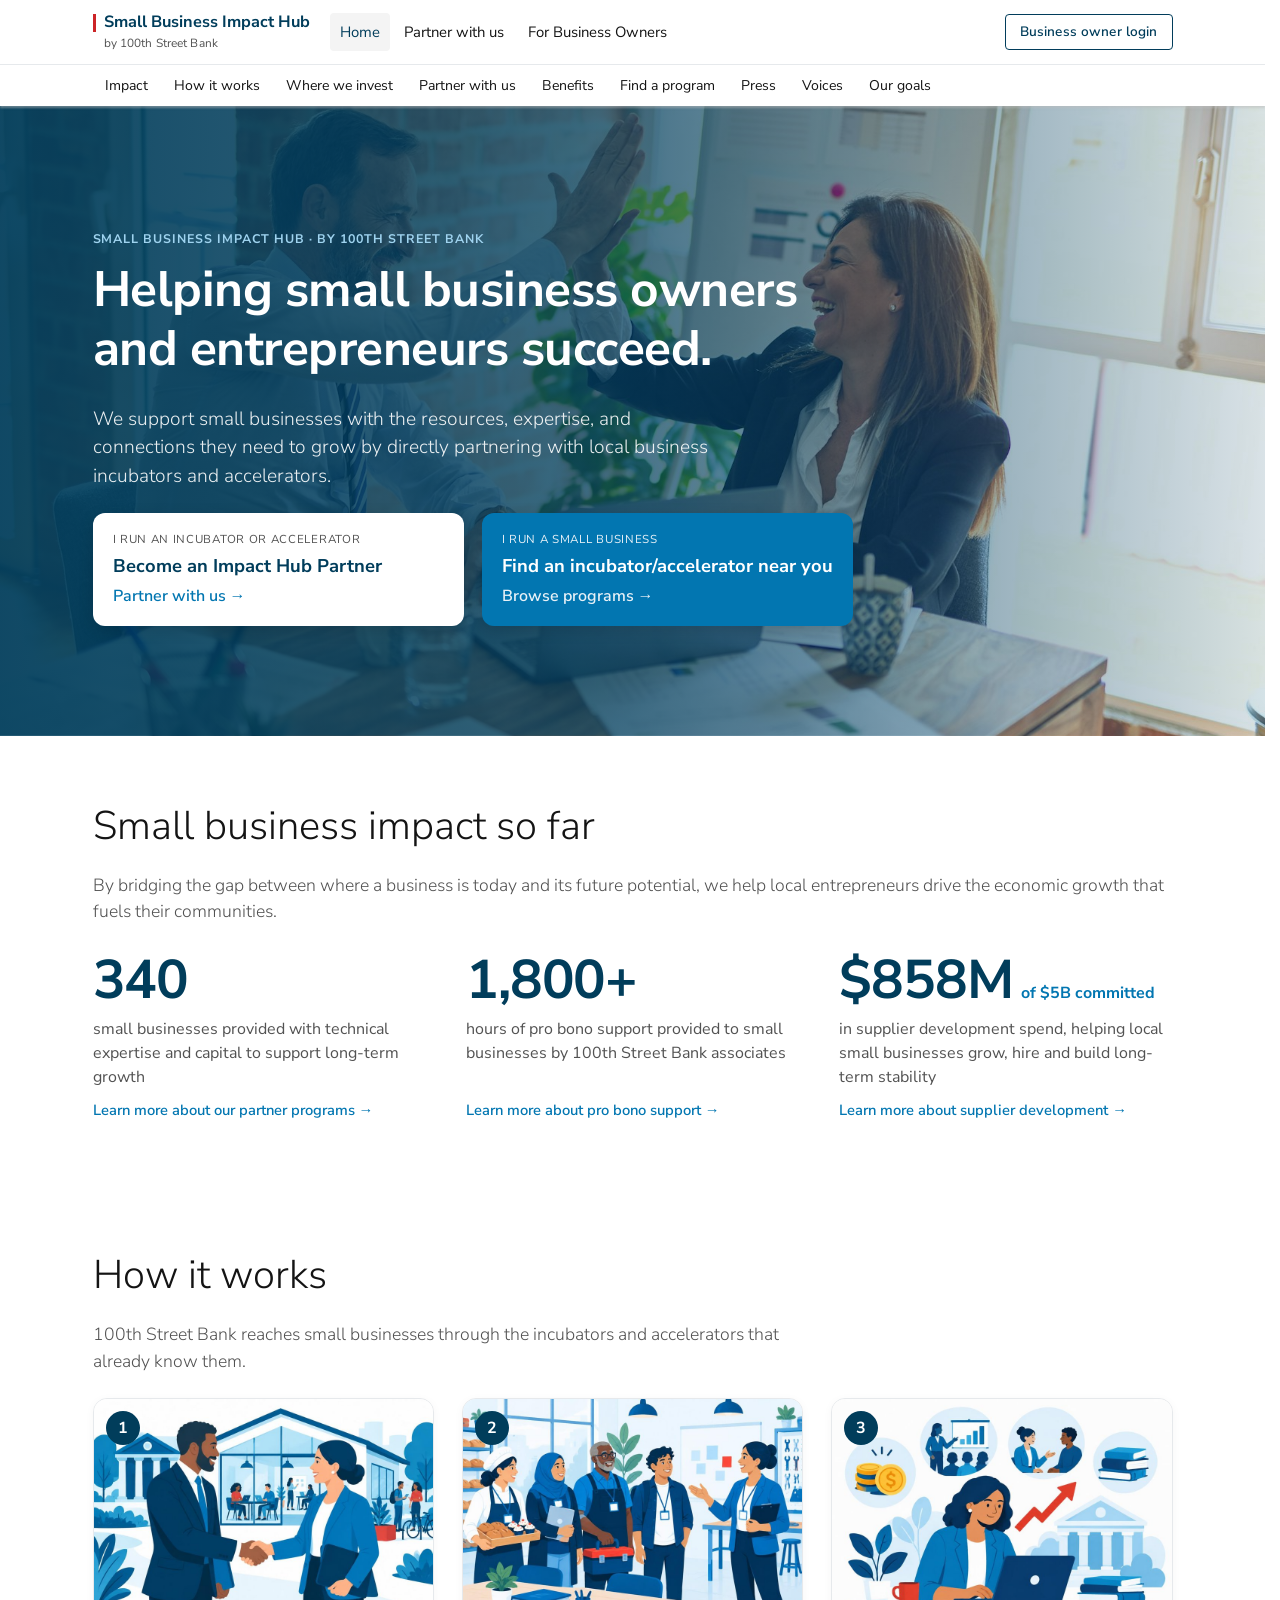
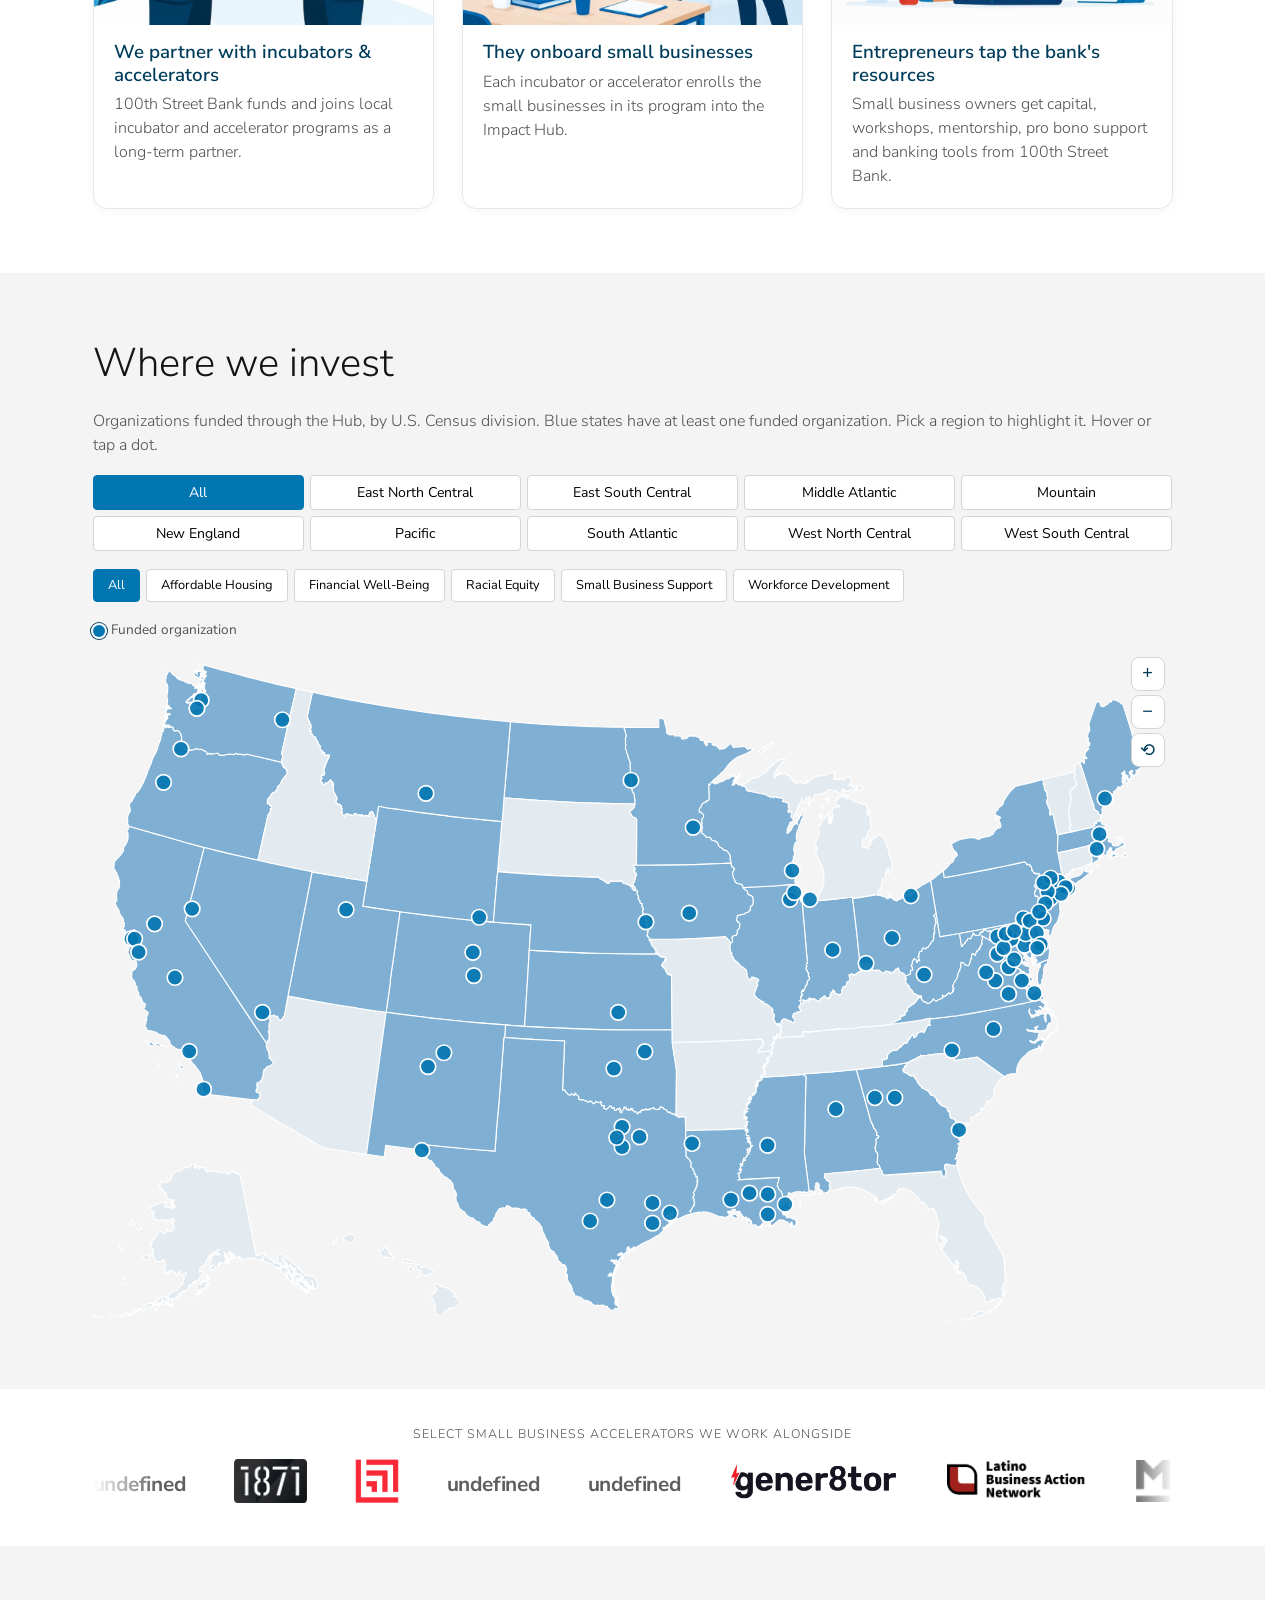
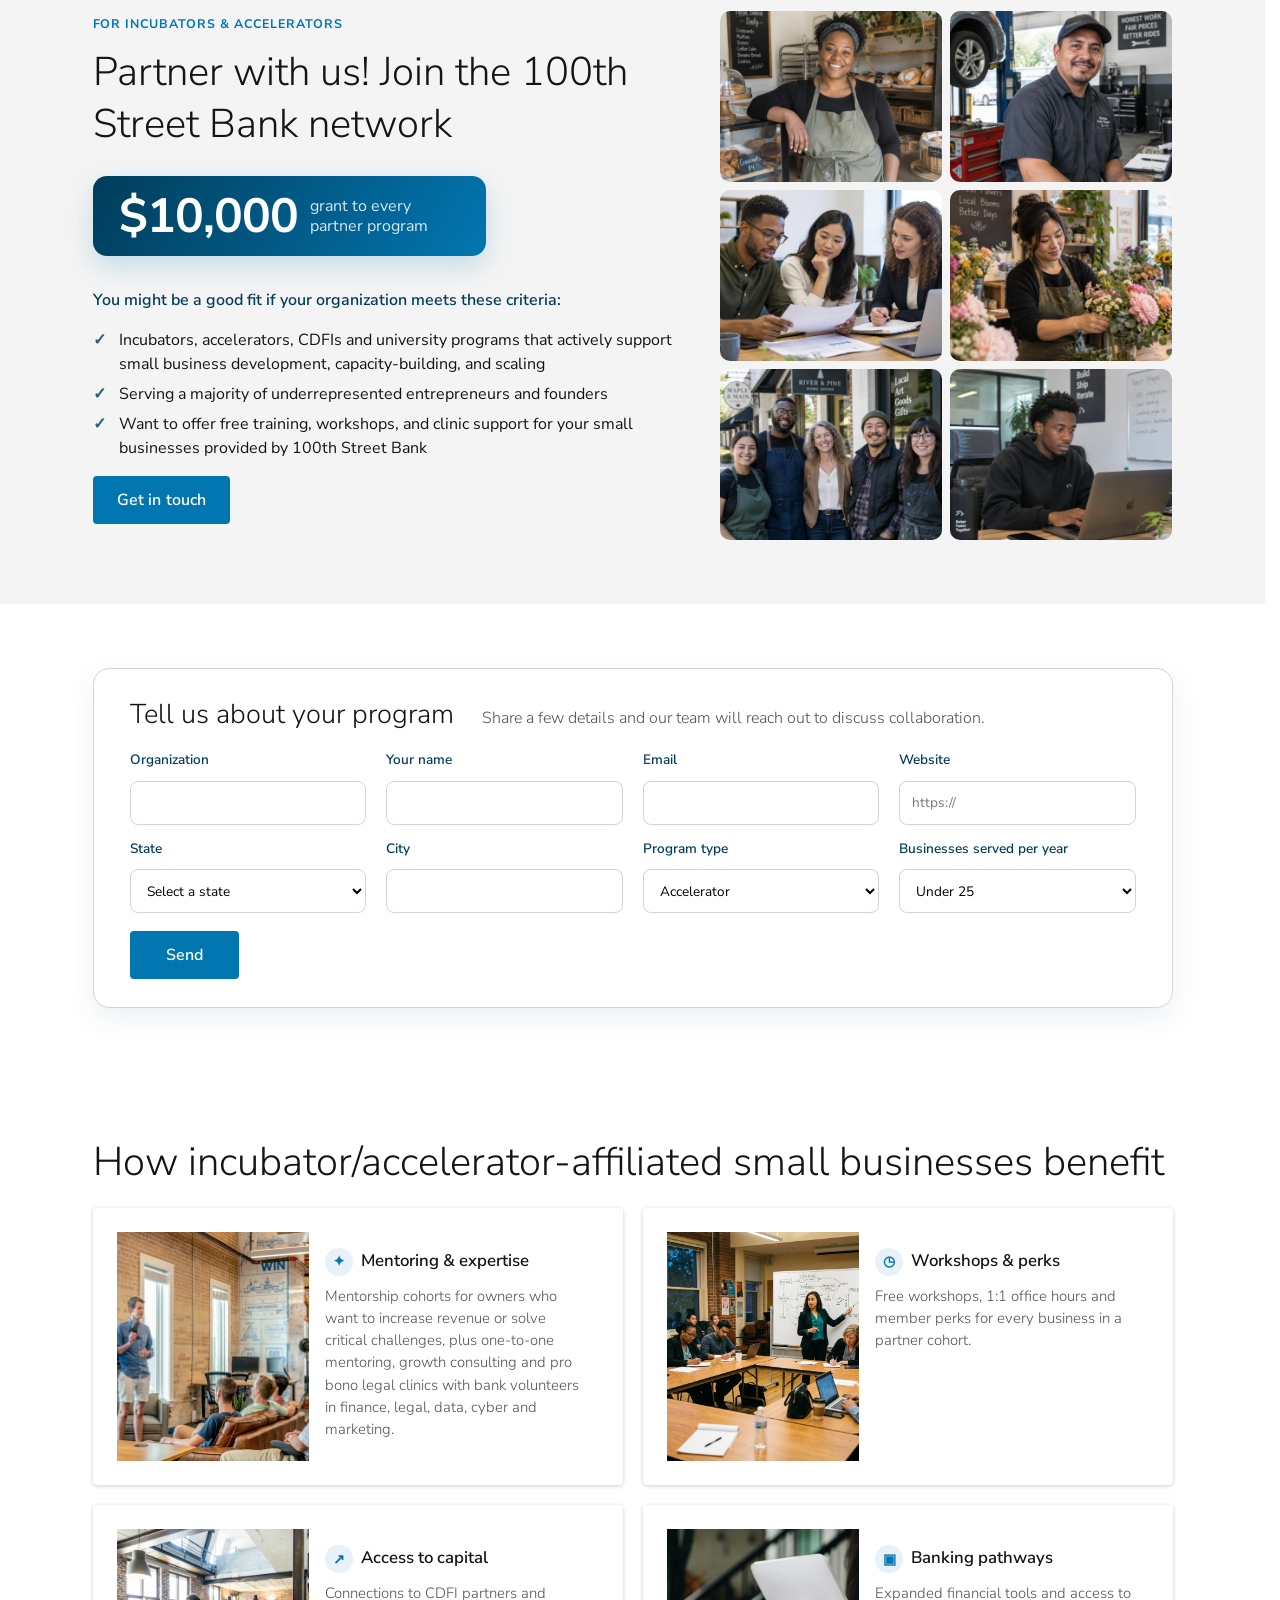
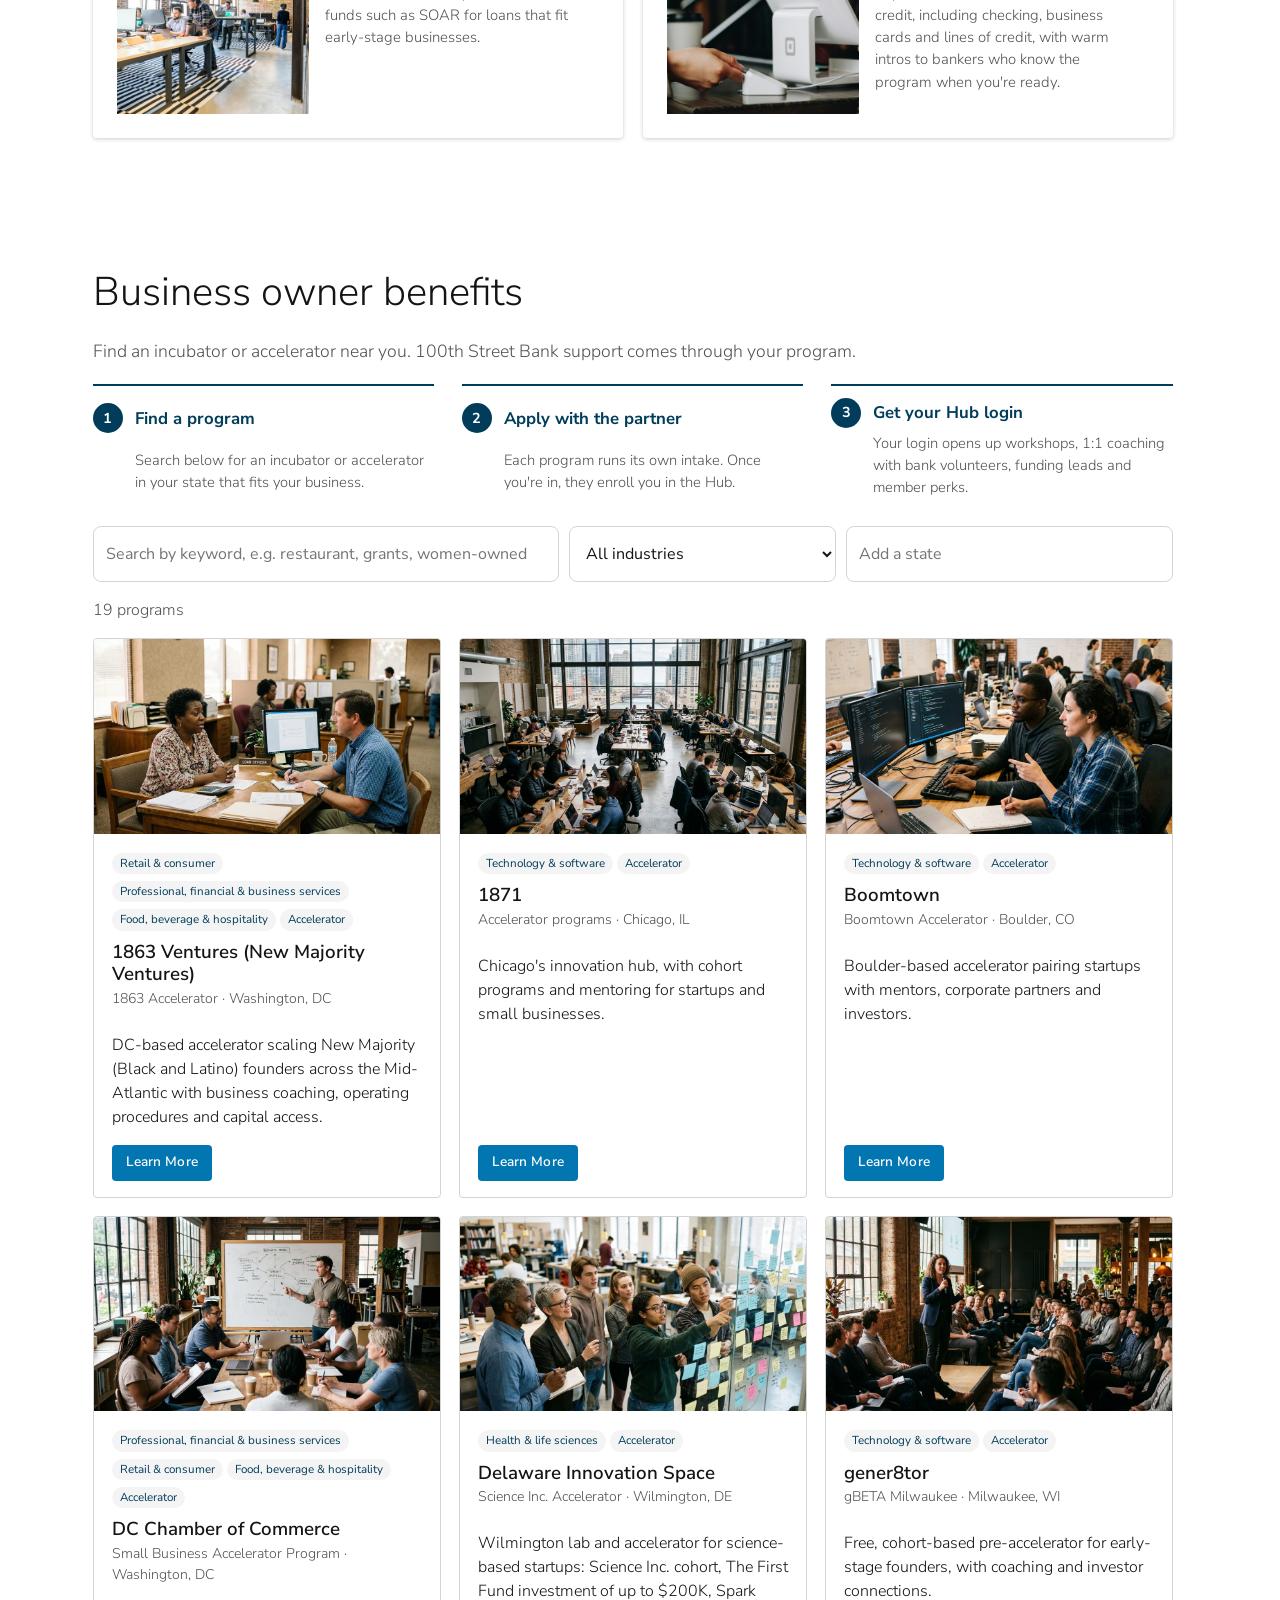
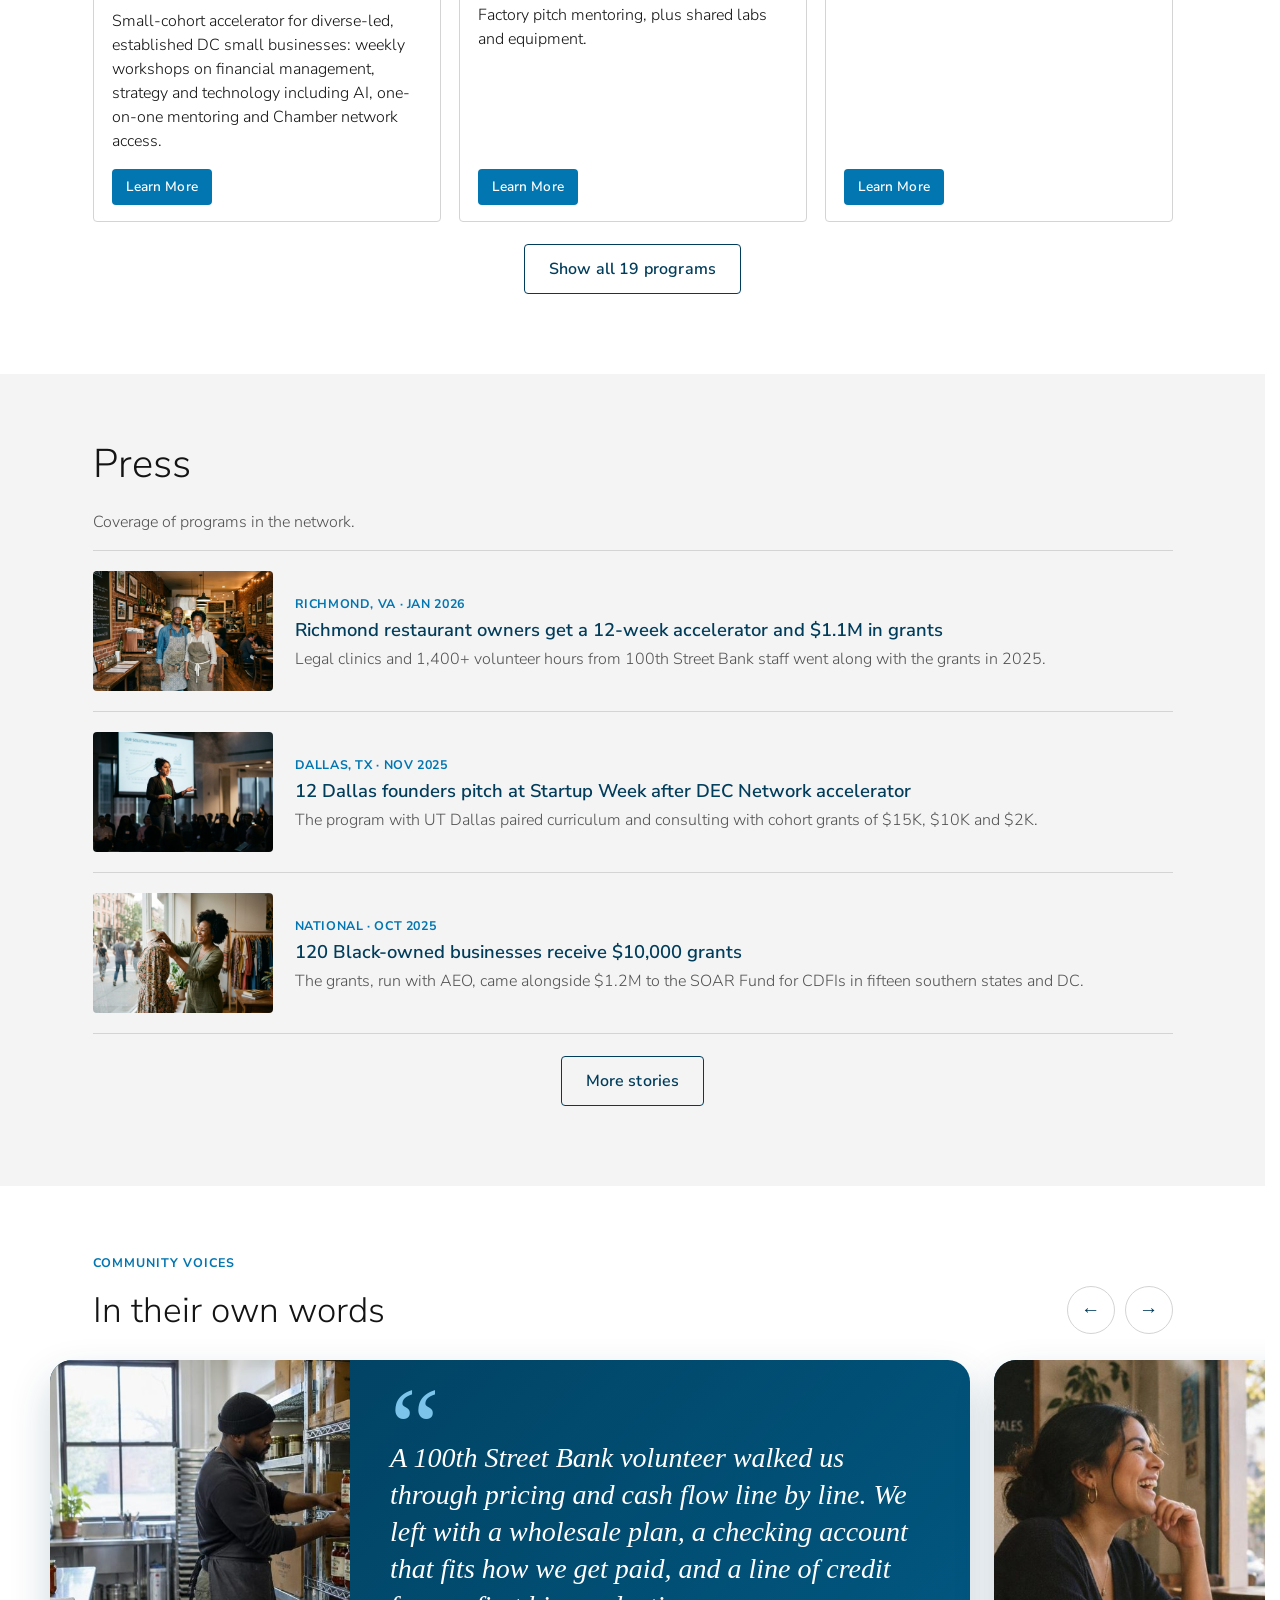
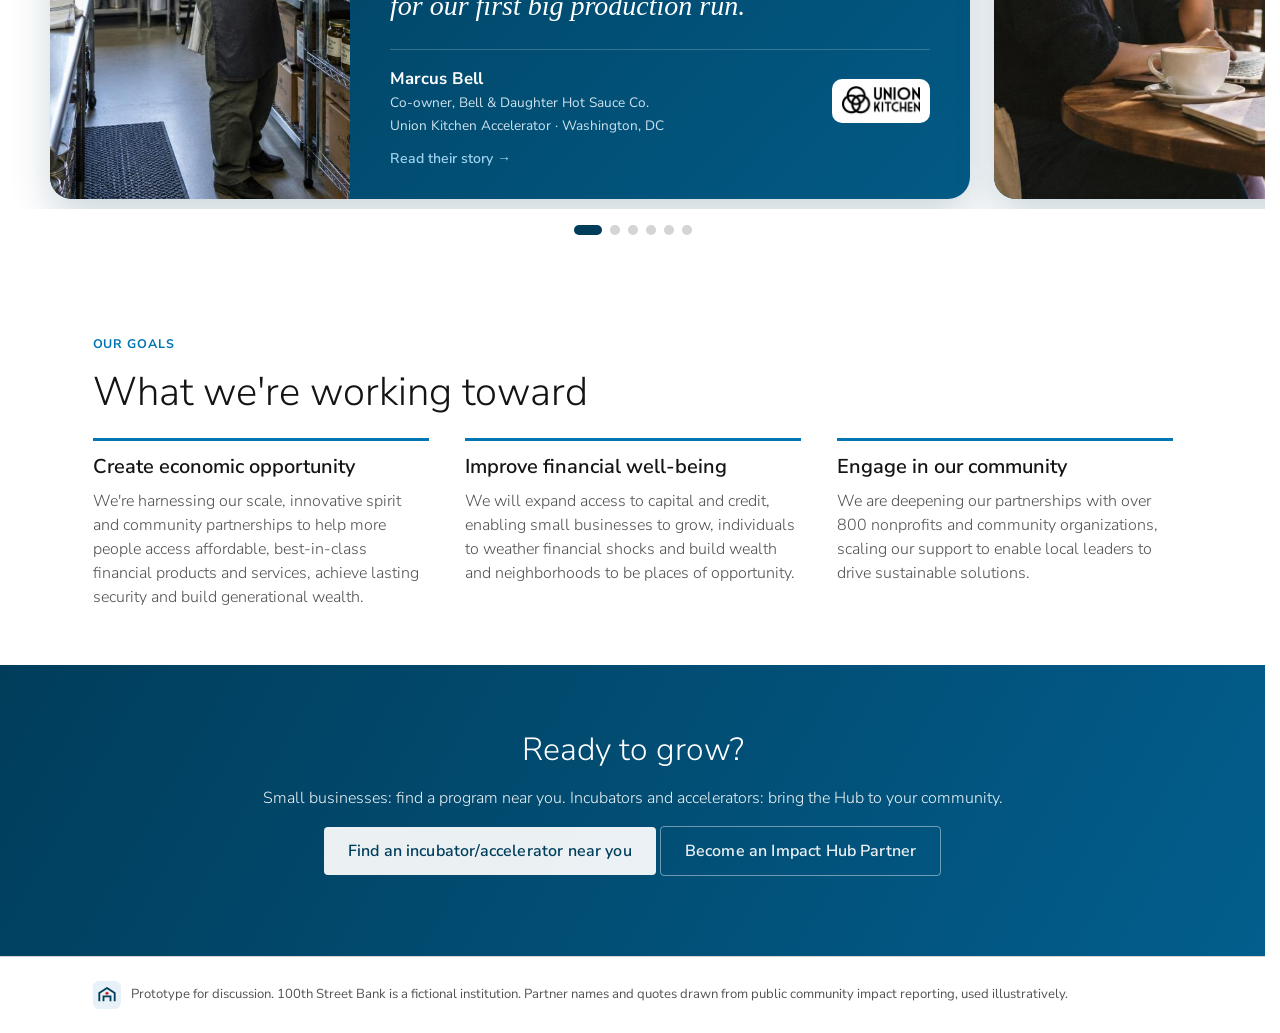
==== commit ca82a6c2: "Workshops: title-case header, remove calendar view; dashboard: drop volunteer hours stat Co-Authored" ====
--- a/index.html
+++ b/index.html
@@ -1,6 +1,6 @@
 <!doctype html><html lang="en"><head>
-  <meta name="robots" content="noindex, nofollow"><meta charset="utf-8"><meta name="viewport" content="width=device-width,initial-scale=1"><title>Home · Small Business Impact Hub</title><link rel="stylesheet" href="styles.css?v=20"></head>
-<body class="home"><script src="data.js?v=20"></script><script src="usmap.js"></script><script src="home.js?v=20"></script>
+  <meta name="robots" content="noindex, nofollow"><meta charset="utf-8"><meta name="viewport" content="width=device-width,initial-scale=1"><title>Home · Small Business Impact Hub</title><link rel="stylesheet" href="styles.css?v=21"></head>
+<body class="home"><script src="data.js?v=21"></script><script src="usmap.js"></script><script src="home.js?v=21"></script>
 <div class="hero photo" style="background-image:linear-gradient(90deg,rgba(1,61,91,.94) 0%,rgba(1,61,91,.78) 45%,rgba(1,61,91,.15) 100%),url(img/hero.jpg)"><div class="wrap">
 <span class="eyebrow">Small Business Impact Hub · by 100th Street Bank</span>
 <h1>Helping small business owners and entrepreneurs succeed.</h1><p>We support small businesses with the resources, expertise, and connections they need to grow by directly partnering with local business incubators and accelerators.</p>
@@ -81,4 +81,4 @@
 document.querySelectorAll(".cnt").forEach(el=>io.observe(el));
 morebtn.onclick=()=>{const open=moreprs.hidden;moreprs.hidden=!open;morebtn.setAttribute("aria-expanded",open);morebtn.textContent=open?"Show fewer stories":"More stories";if(!open)document.getElementById("stories").scrollIntoView({behavior:"smooth"})};
 </script>
-<script src="chrome.js?v=20"></script></body></html>
+<script src="chrome.js?v=21"></script></body></html>
--- a/styles.css
+++ b/styles.css
@@ -50,10 +50,8 @@
 .tw{overflow-x:auto;border:1px solid var(--g2);border-radius:var(--r)}
 .bar{height:8px;background:var(--g1);border-radius:9px;overflow:hidden}.bar i{display:block;height:100%;background:var(--blue)}
 .delta{font-size:.78rem;color:var(--rec)}
-.cal{display:grid;grid-template-columns:repeat(7,1fr);gap:4px}.cal div{background:#fff;min-height:84px;border-radius:6px;padding:6px;font-size:.75rem}
-.cal .h{min-height:auto;background:none;font-weight:700;color:var(--mut)}.cal .ev{display:block;background:var(--tint);color:var(--navy);border-radius:4px;padding:2px 4px;margin-top:3px}
 .two{display:grid;gap:16px;grid-template-columns:2fr 1fr}
-@media(max-width:800px){.two{grid-template-columns:1fr}.cal div{min-height:60px}.hero{padding:48px 0}}
+@media(max-width:800px){.two{grid-template-columns:1fr}.hero{padding:48px 0}}
 /* home v2 */
 .mut{color:var(--mut)}.eyebrow{display:inline-block;font-size:.78rem;font-weight:700;letter-spacing:.08em;text-transform:uppercase;color:#9fd3ef;margin-bottom:12px}.eyebrow.dk{color:var(--blue)}
 .hero.photo{background-size:cover;background-position:center right;padding:120px 0 110px}
@@ -197,7 +195,7 @@
 input:focus,select:focus,textarea:focus{outline:2px solid var(--blue);outline-offset:1px}
 nav.main a{border-radius:4px}.filters button{border-radius:4px}
 .filters button.on{background:var(--blue);border-color:var(--blue)}
-.ok,.cal div,.cal .ev{border-radius:4px}
+.ok{border-radius:4px}
 header.top{box-shadow:0 2px 2px rgba(188,188,188,.5);border-bottom:0}
 html,body{overflow-x:clip}
 
@@ -431,7 +429,7 @@
 footer .flogo{display:inline-flex;vertical-align:middle;margin-right:10px}footer .flogo svg{width:28px;height:28px}
 select{padding-right:32px!important;text-overflow:ellipsis}
 select option{padding-right:20px}
-@media(min-width:641px){.profile{display:grid;grid-template-columns:repeat(4,1fr);gap:28px}}
+@media(min-width:641px){.profile{display:grid;grid-template-columns:repeat(3,1fr);gap:28px}}
 
 .howstep{transition:transform .2s ease,box-shadow .2s ease}
 .howstep:hover{transform:translateY(-6px) scale(1.02);box-shadow:0 14px 32px #0000001f}
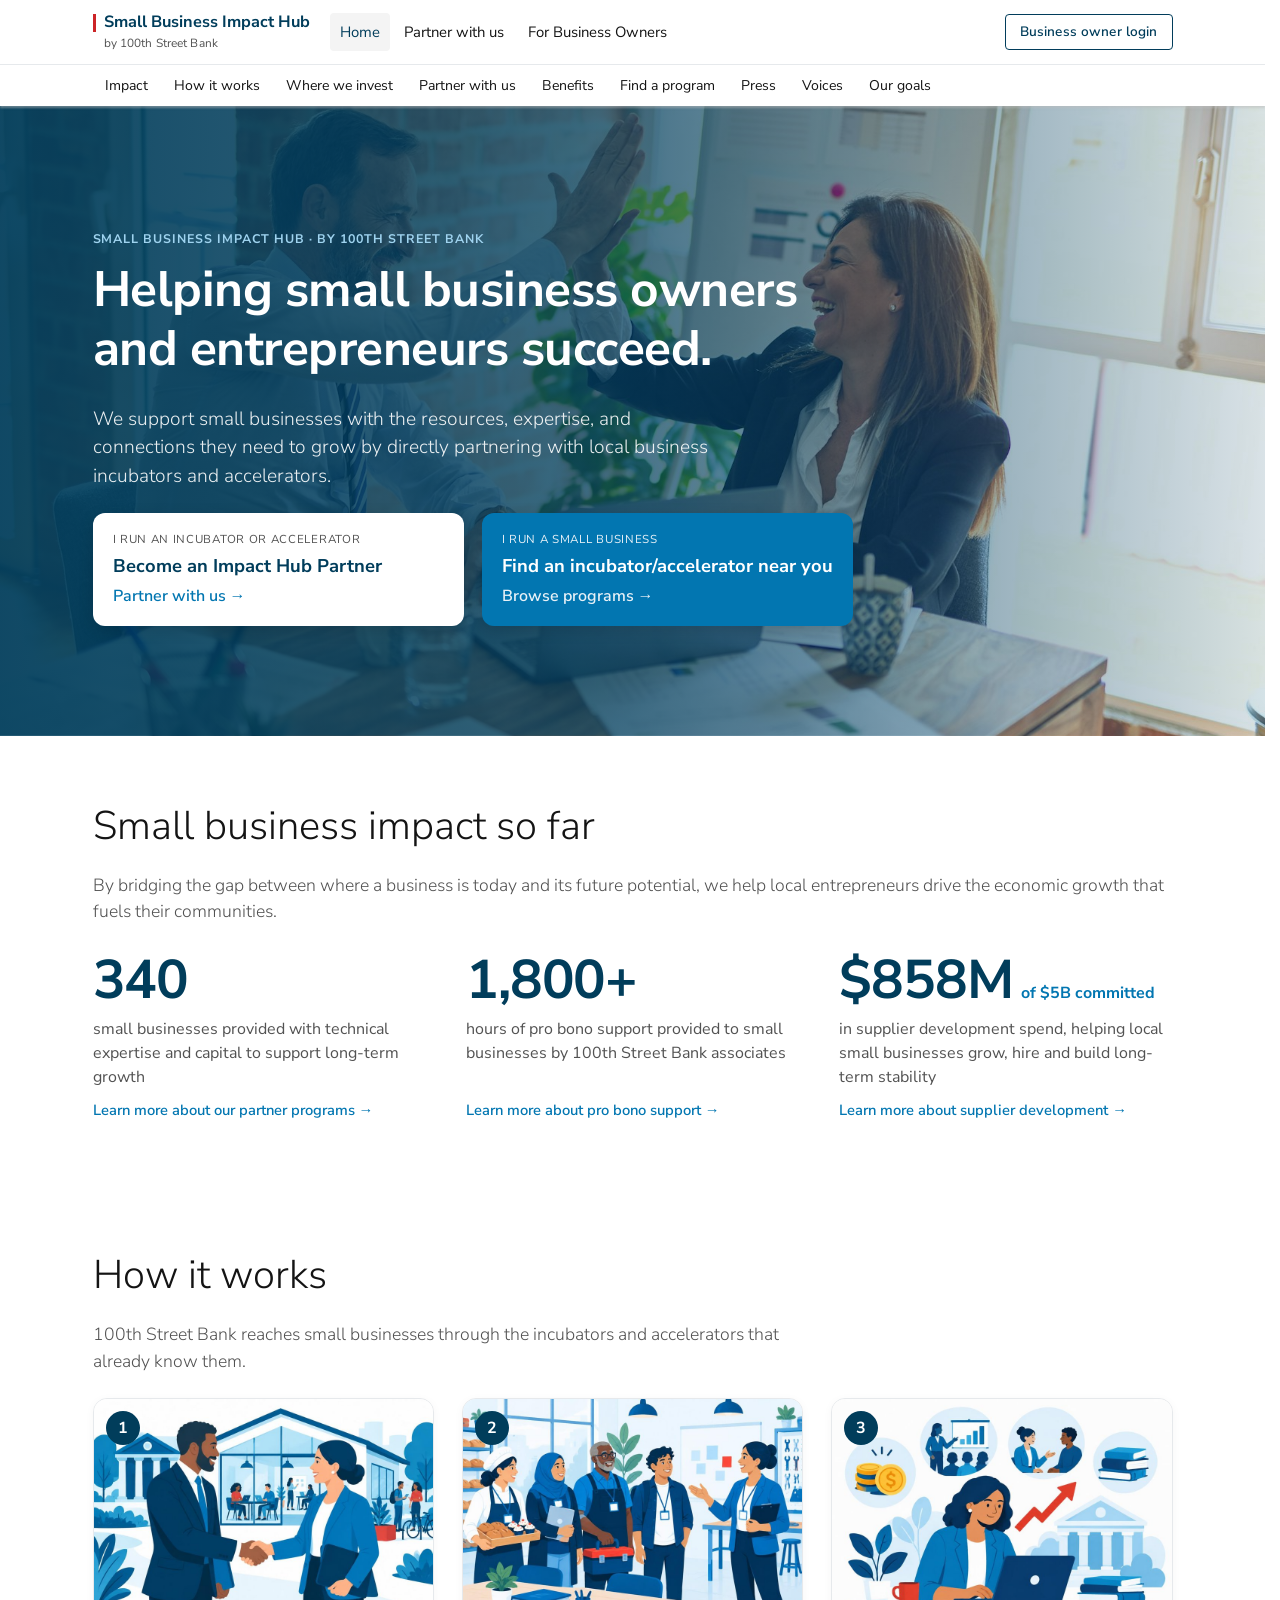
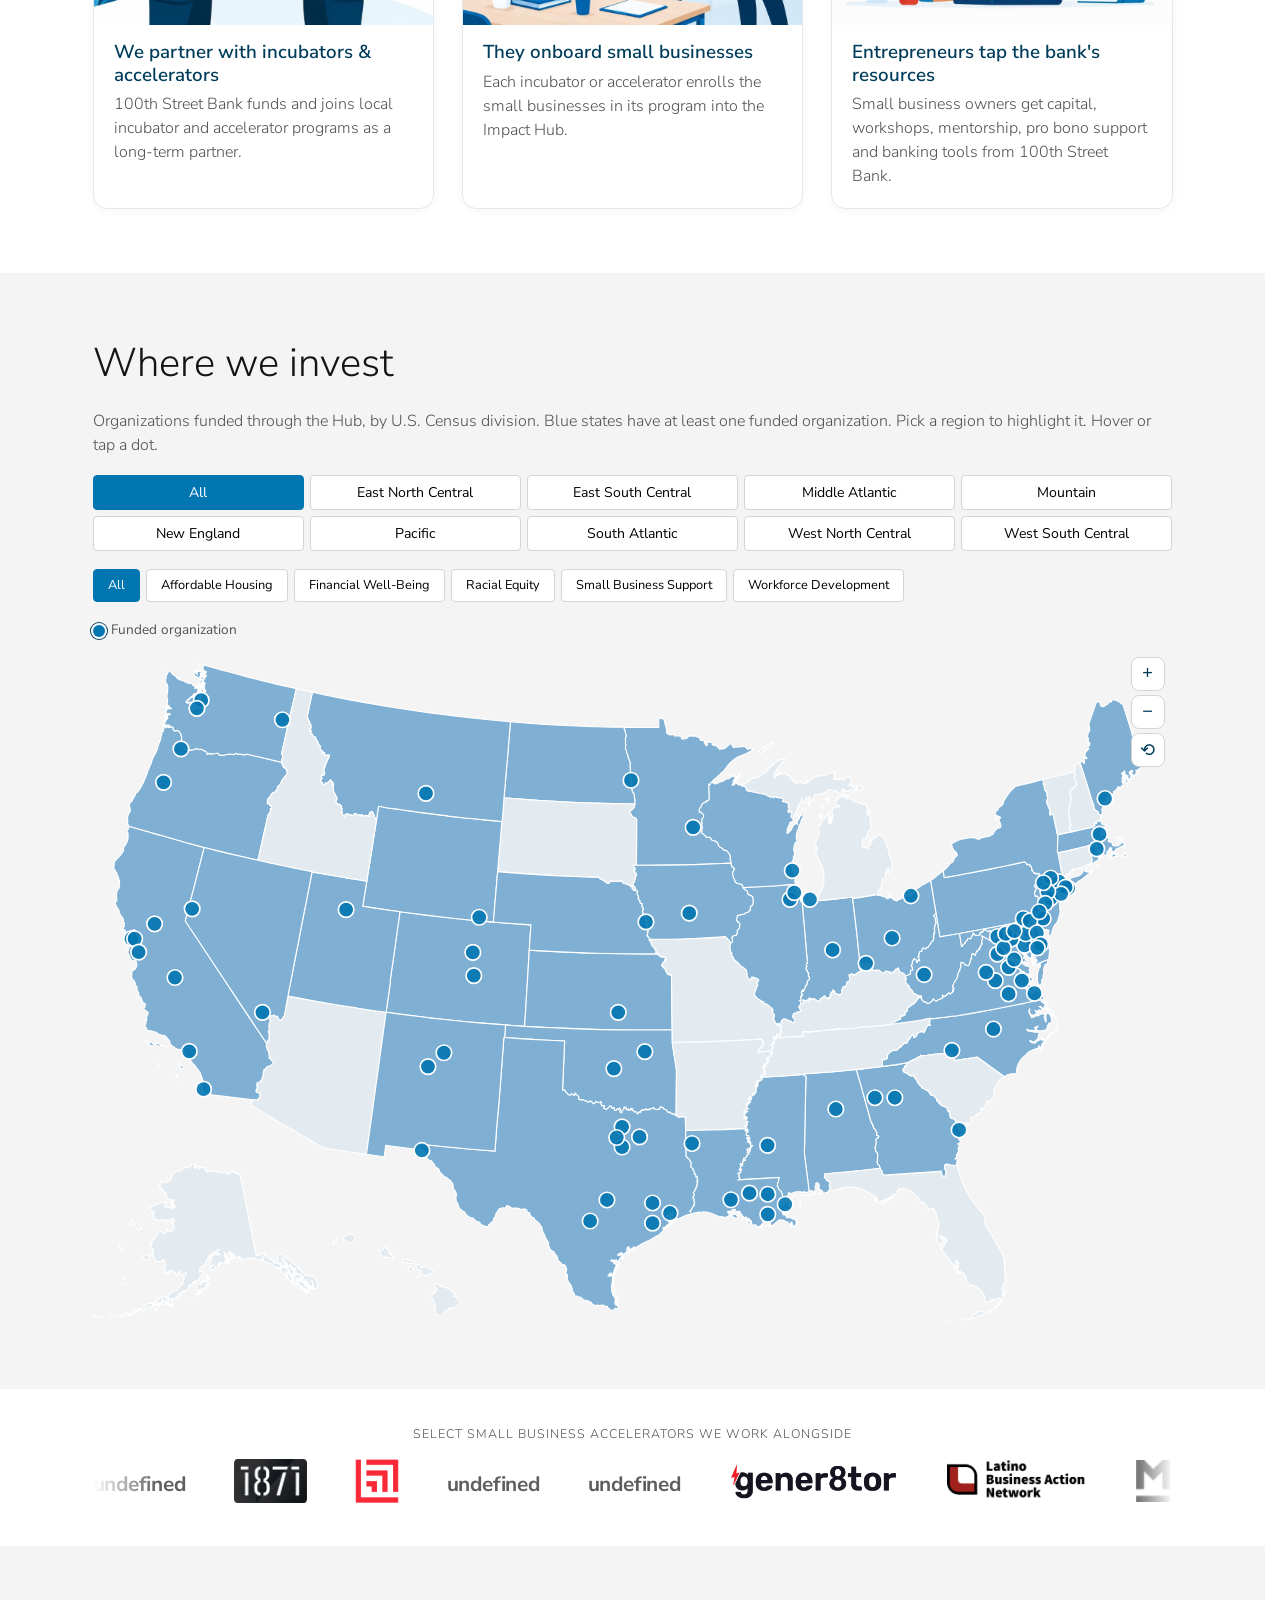
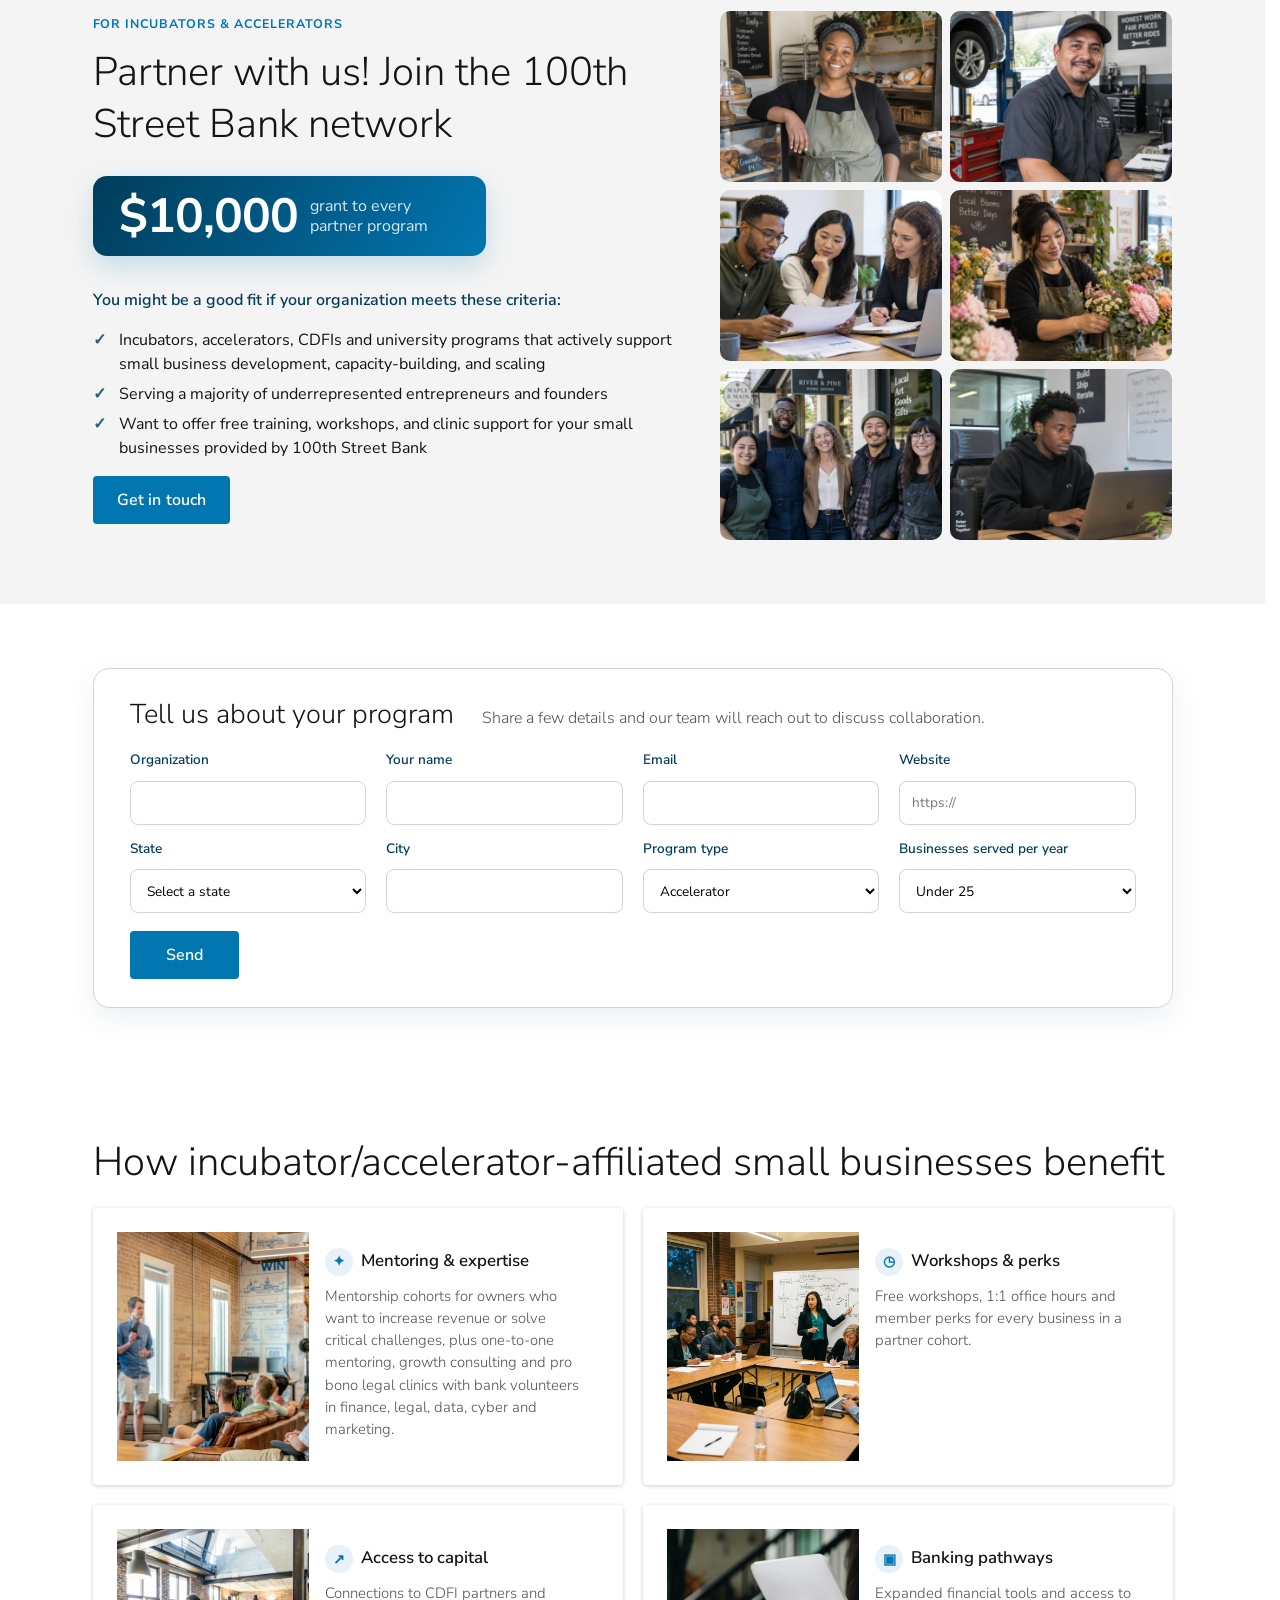
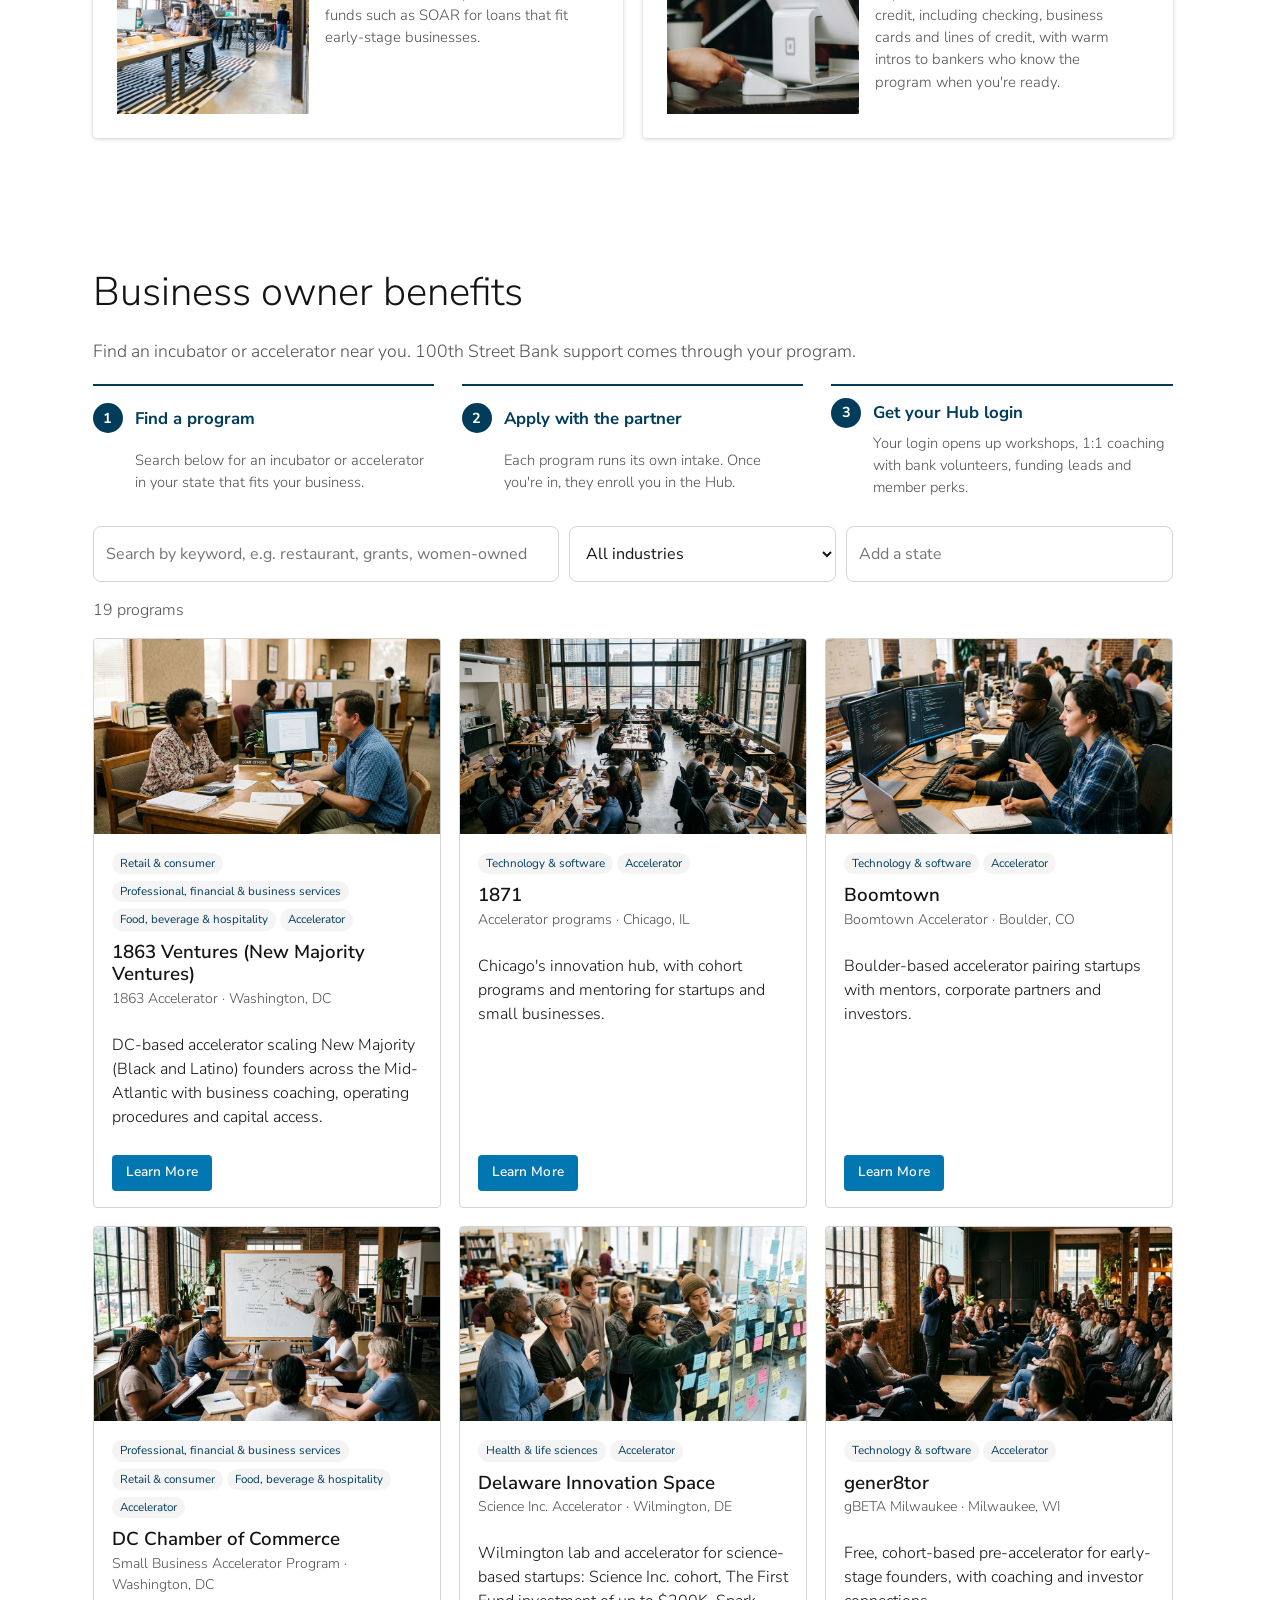
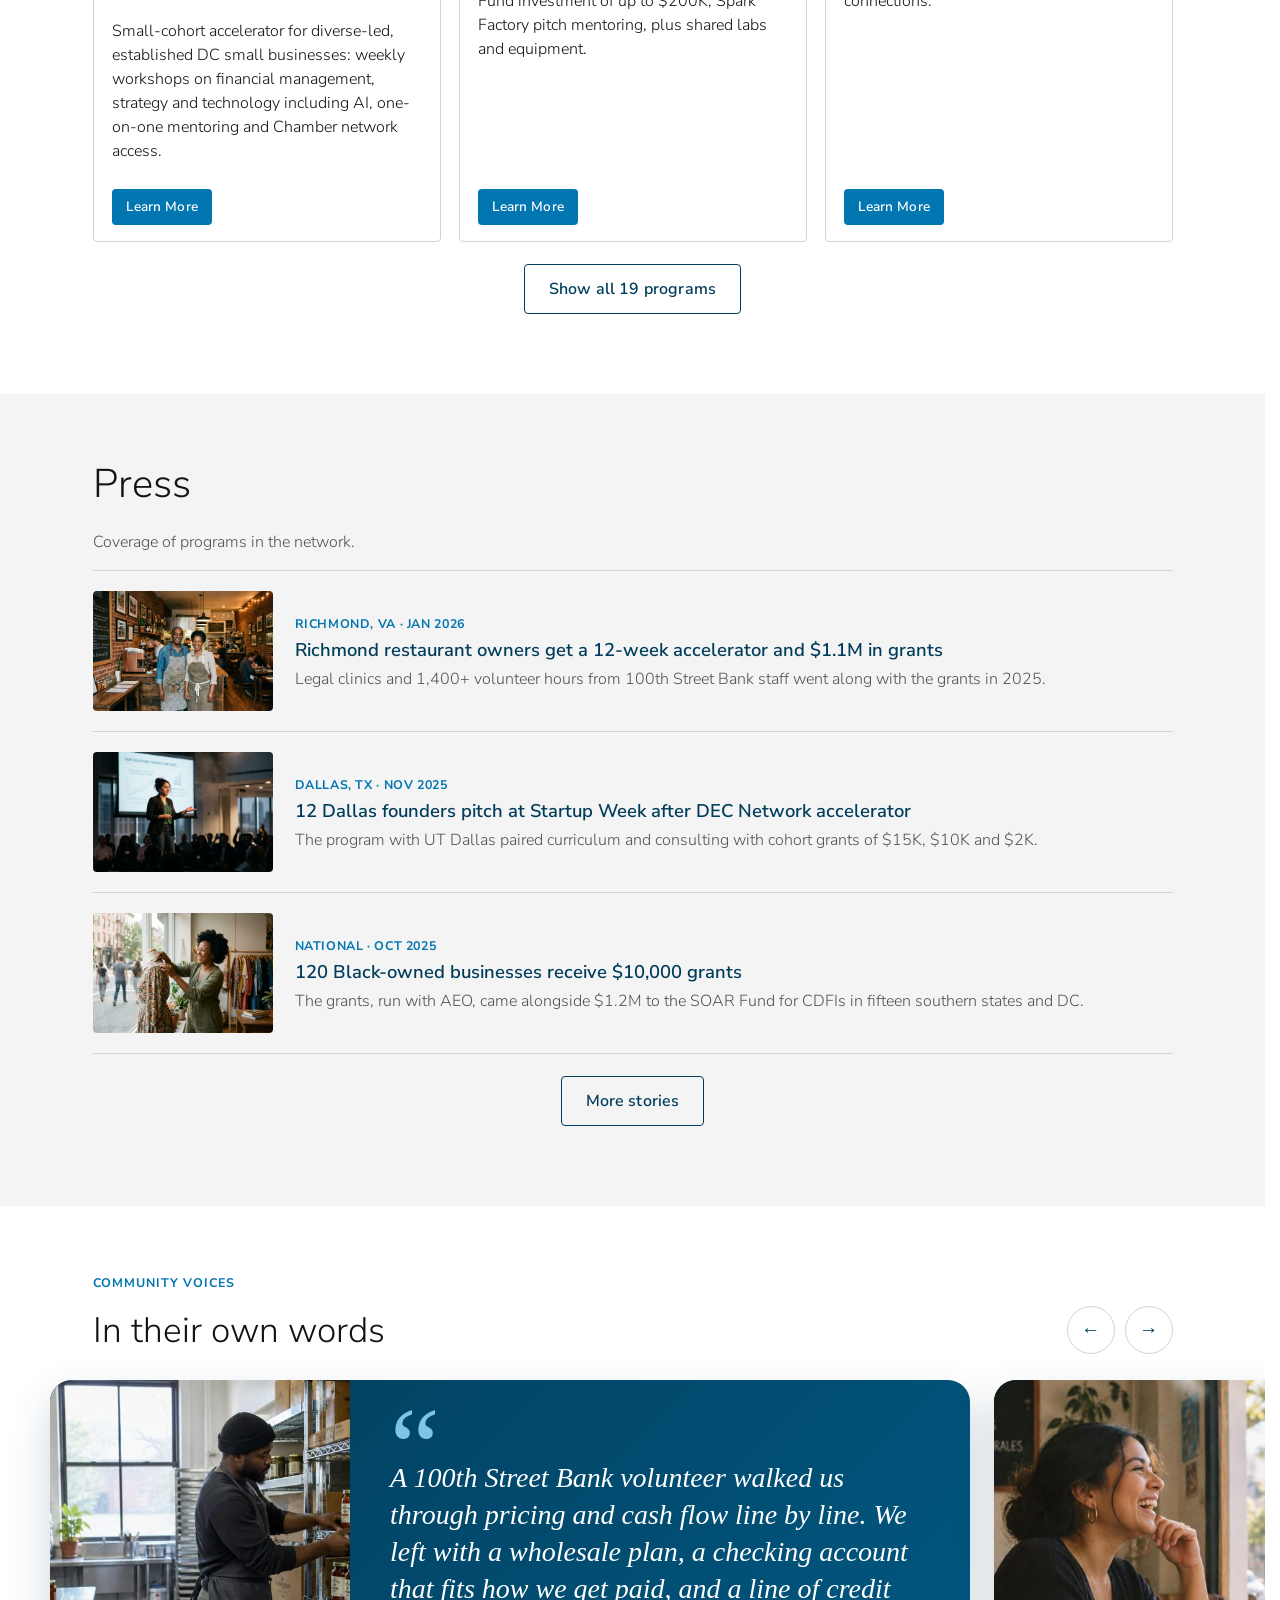
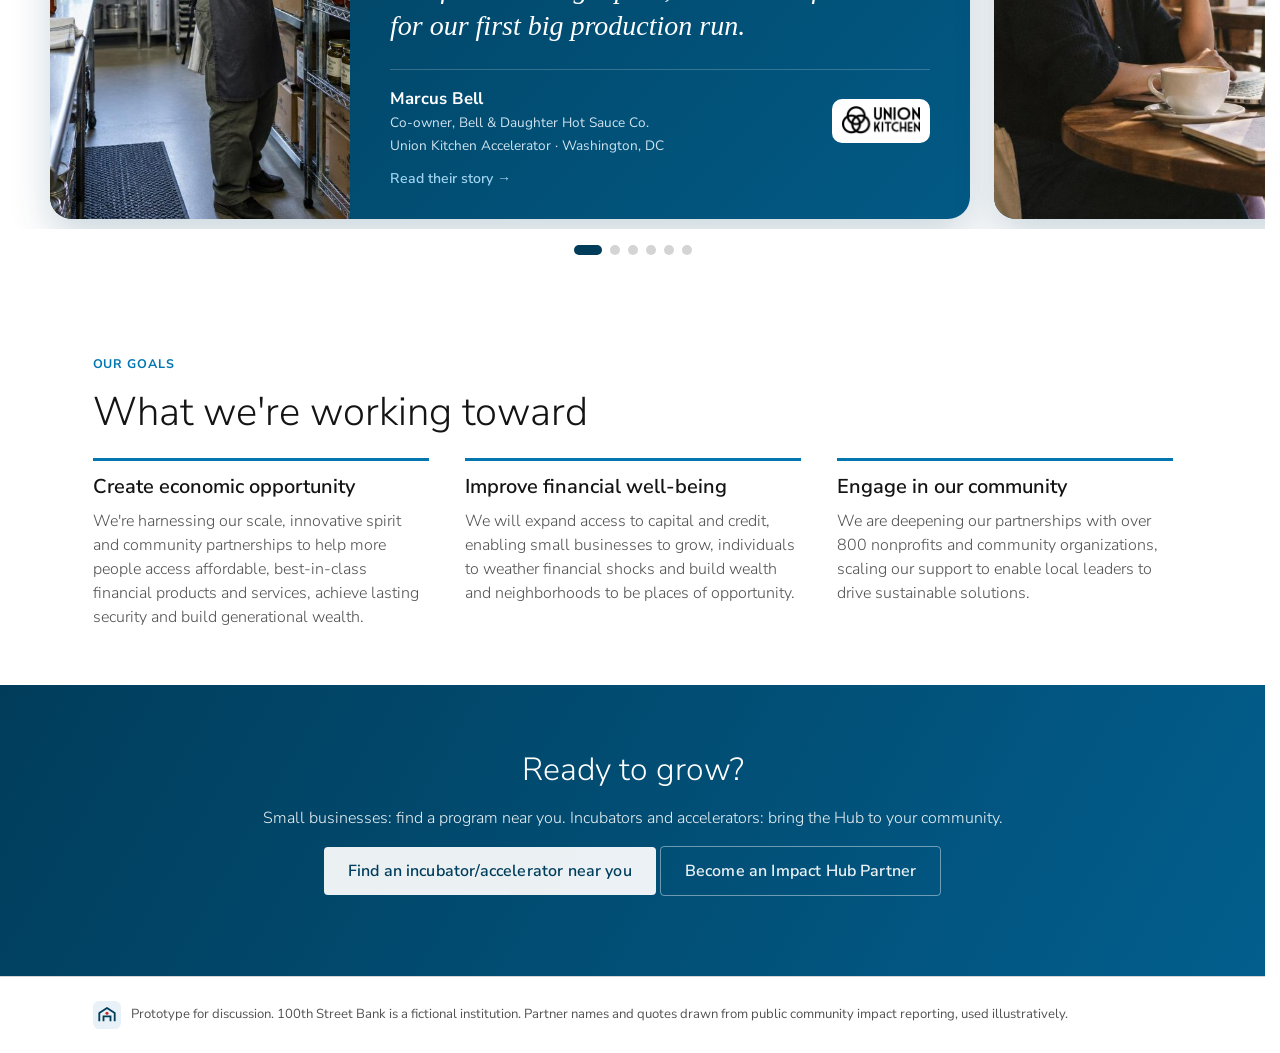
==== commit 5934d5d6: "Pin card actions to bottom; nav Perks before Banking Co-Authored-By: Claude Opus 5.5 (1M context) <n" ====
--- a/index.html
+++ b/index.html
@@ -1,6 +1,6 @@
 <!doctype html><html lang="en"><head>
-  <meta name="robots" content="noindex, nofollow"><meta charset="utf-8"><meta name="viewport" content="width=device-width,initial-scale=1"><title>Home · Small Business Impact Hub</title><link rel="stylesheet" href="styles.css?v=21"></head>
-<body class="home"><script src="data.js?v=21"></script><script src="usmap.js"></script><script src="home.js?v=21"></script>
+  <meta name="robots" content="noindex, nofollow"><meta charset="utf-8"><meta name="viewport" content="width=device-width,initial-scale=1"><title>Home · Small Business Impact Hub</title><link rel="stylesheet" href="styles.css?v=22"></head>
+<body class="home"><script src="data.js?v=22"></script><script src="usmap.js"></script><script src="home.js?v=22"></script>
 <div class="hero photo" style="background-image:linear-gradient(90deg,rgba(1,61,91,.94) 0%,rgba(1,61,91,.78) 45%,rgba(1,61,91,.15) 100%),url(img/hero.jpg)"><div class="wrap">
 <span class="eyebrow">Small Business Impact Hub · by 100th Street Bank</span>
 <h1>Helping small business owners and entrepreneurs succeed.</h1><p>We support small businesses with the resources, expertise, and connections they need to grow by directly partnering with local business incubators and accelerators.</p>
@@ -81,4 +81,4 @@
 document.querySelectorAll(".cnt").forEach(el=>io.observe(el));
 morebtn.onclick=()=>{const open=moreprs.hidden;moreprs.hidden=!open;morebtn.setAttribute("aria-expanded",open);morebtn.textContent=open?"Show fewer stories":"More stories";if(!open)document.getElementById("stories").scrollIntoView({behavior:"smooth"})};
 </script>
-<script src="chrome.js?v=21"></script></body></html>
+<script src="chrome.js?v=22"></script></body></html>
--- a/styles.css
+++ b/styles.css
@@ -433,3 +433,5 @@
 
 .howstep{transition:transform .2s ease,box-shadow .2s ease}
 .howstep:hover{transform:translateY(-6px) scale(1.02);box-shadow:0 14px 32px #0000001f}
+/* pin card actions to bottom, identical layout on every card */
+.ucard,.pcard{height:100%}.ucard .foot{margin-top:auto;flex-direction:column;flex-wrap:nowrap;align-items:stretch;gap:8px}.ucard .foot>.btn{width:100%;text-align:center;justify-content:center}.pcard>div>.foot{margin-top:auto;padding-top:10px}
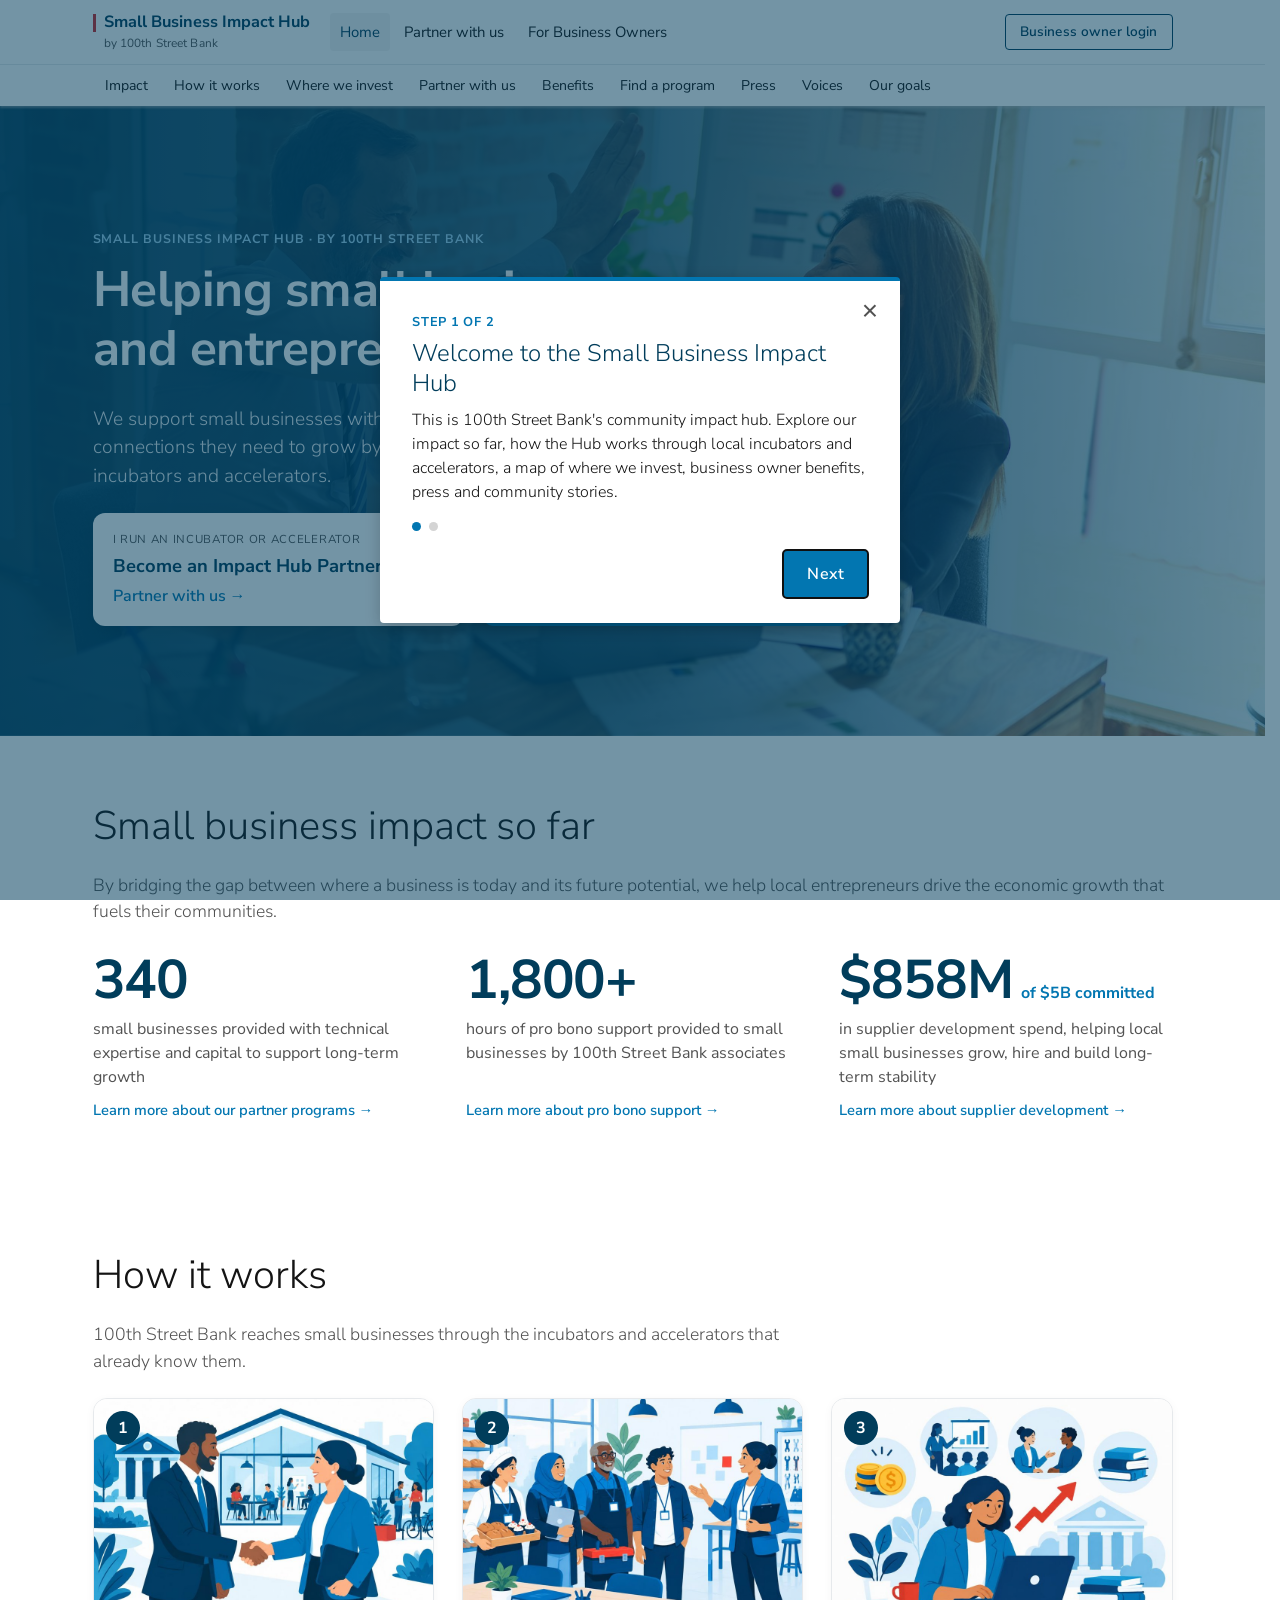
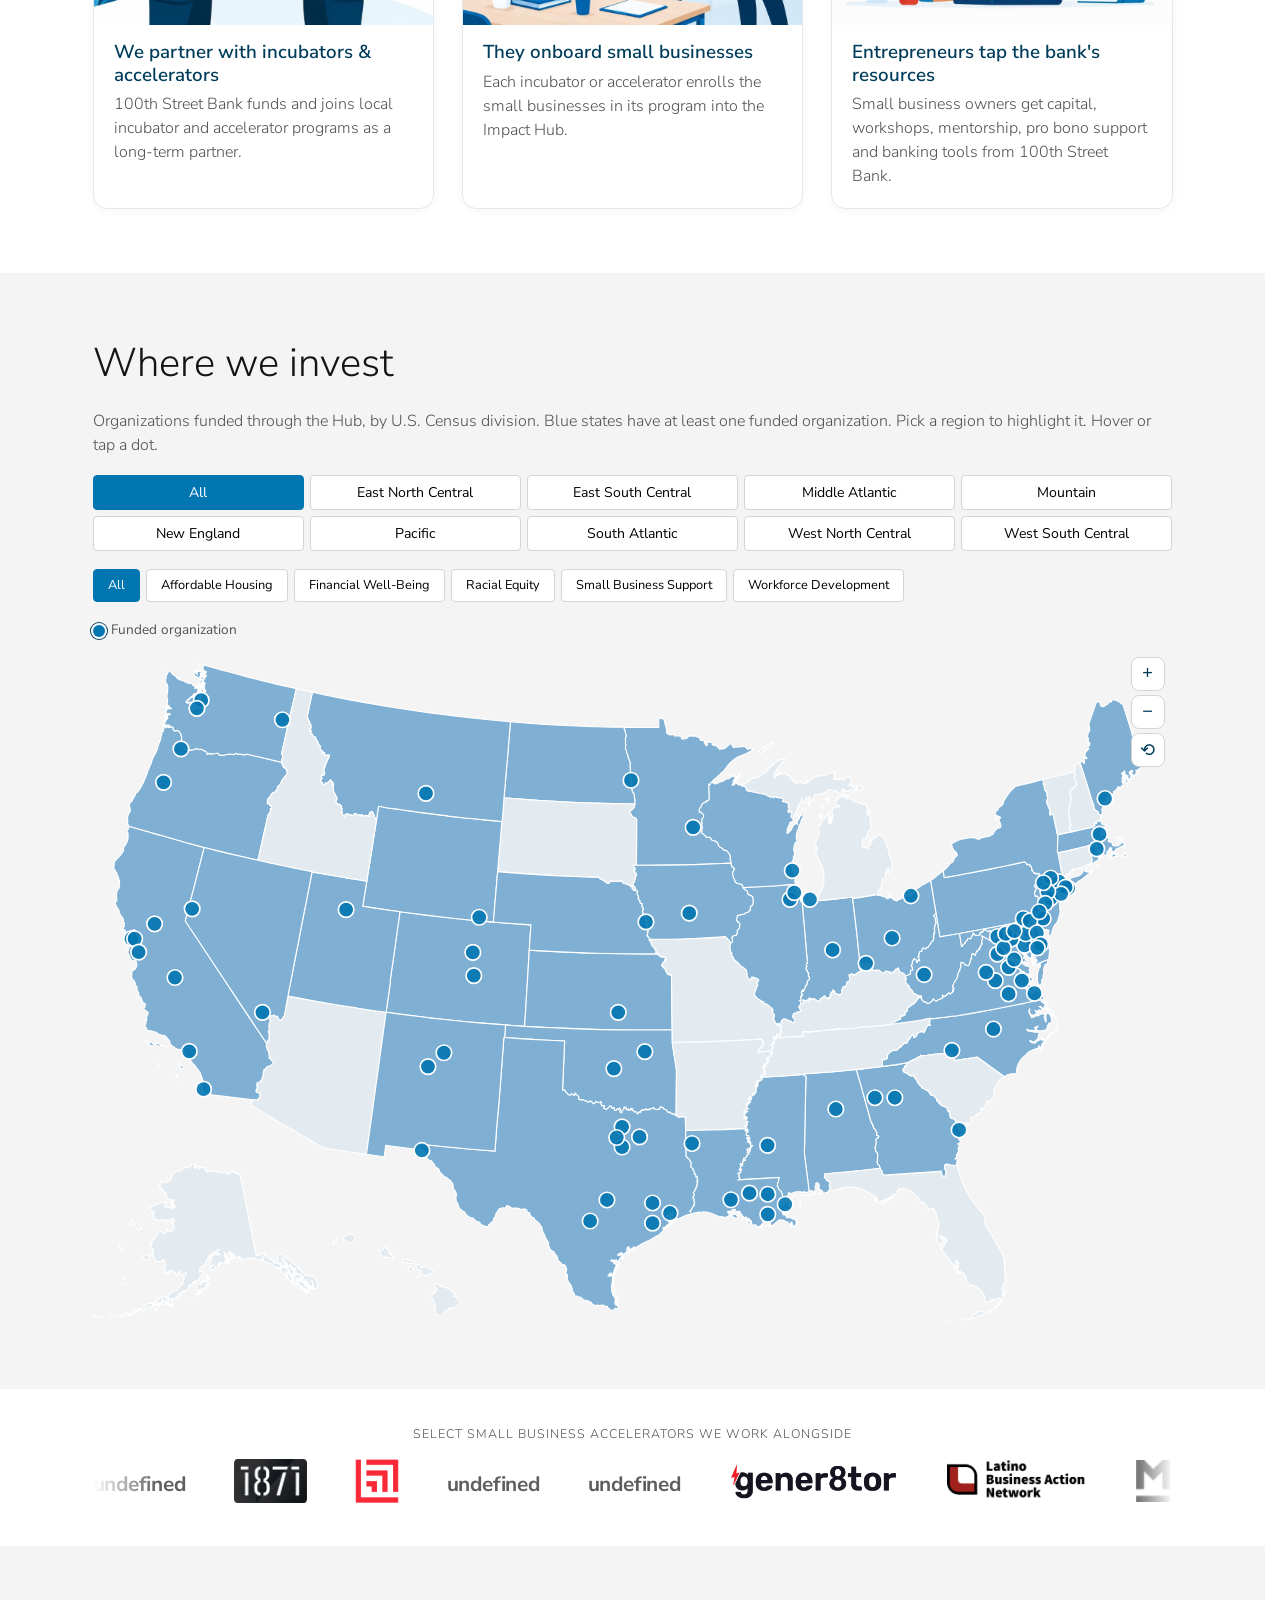
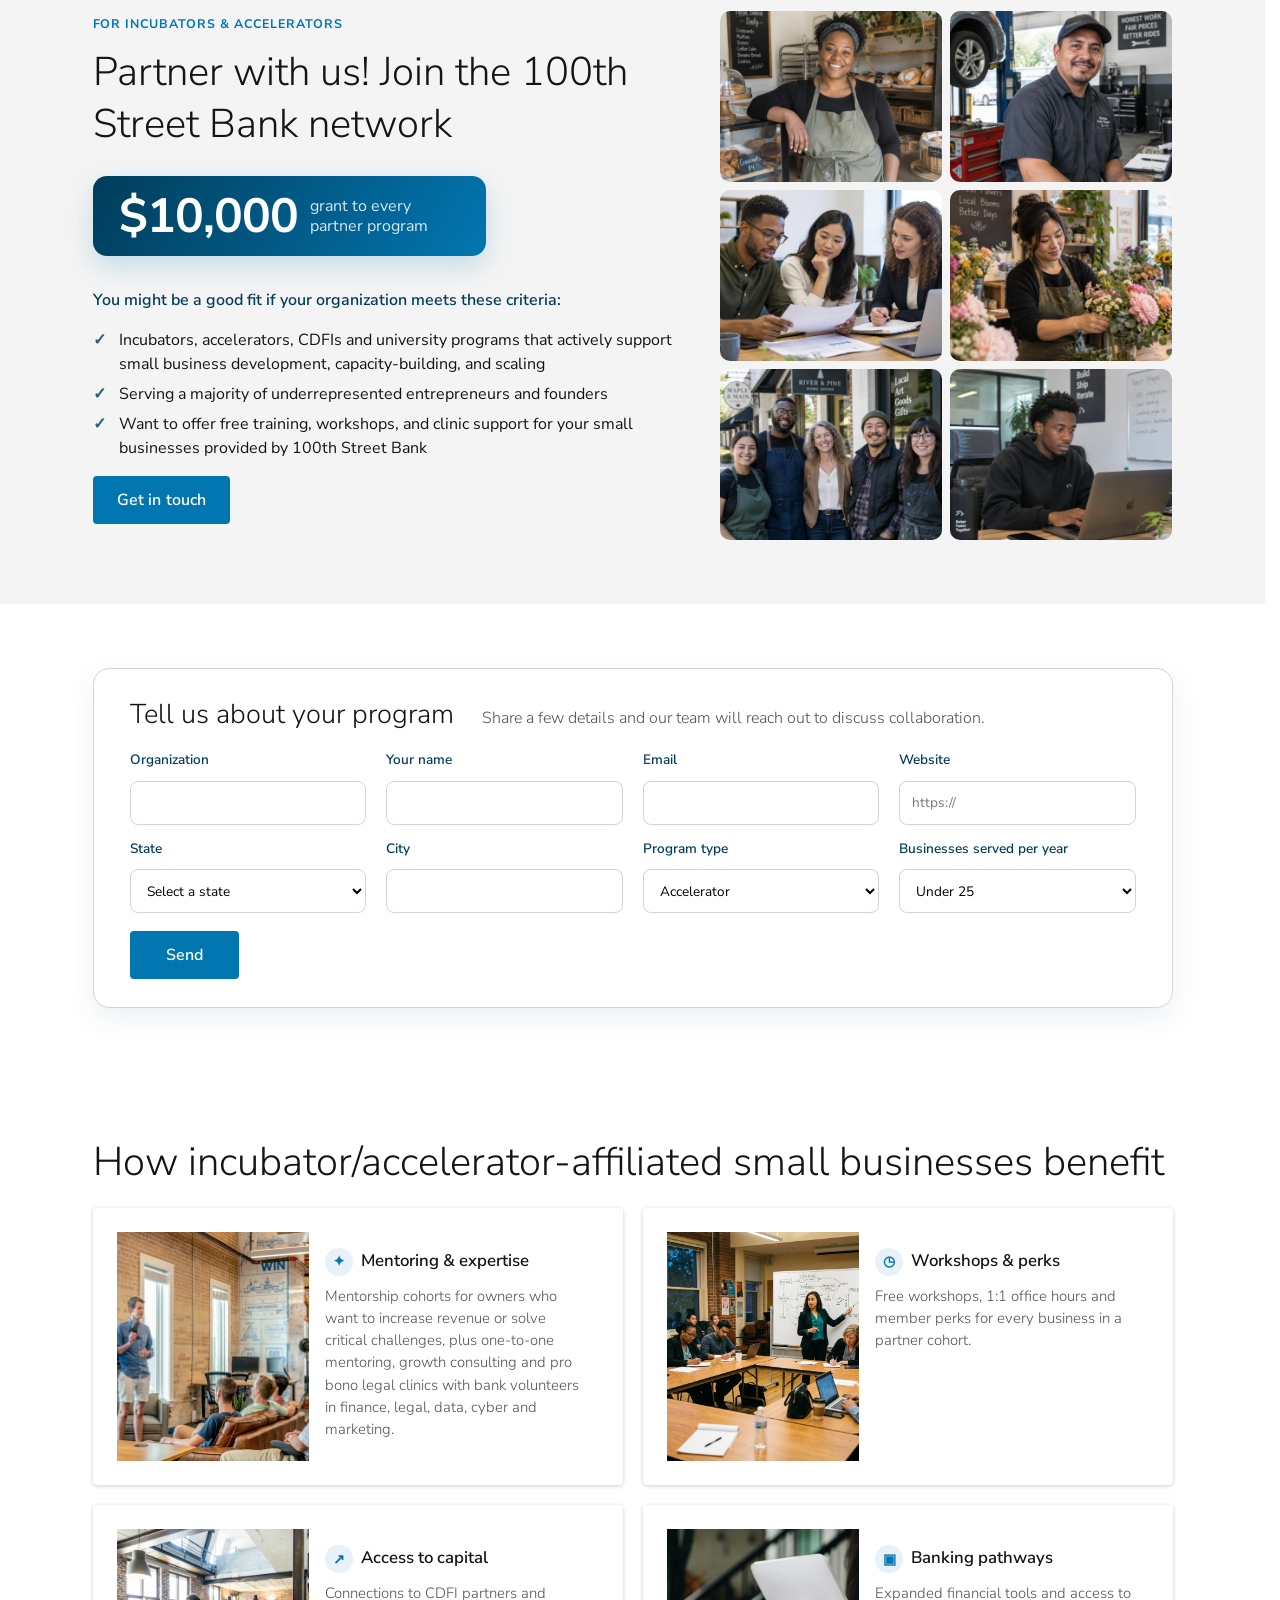
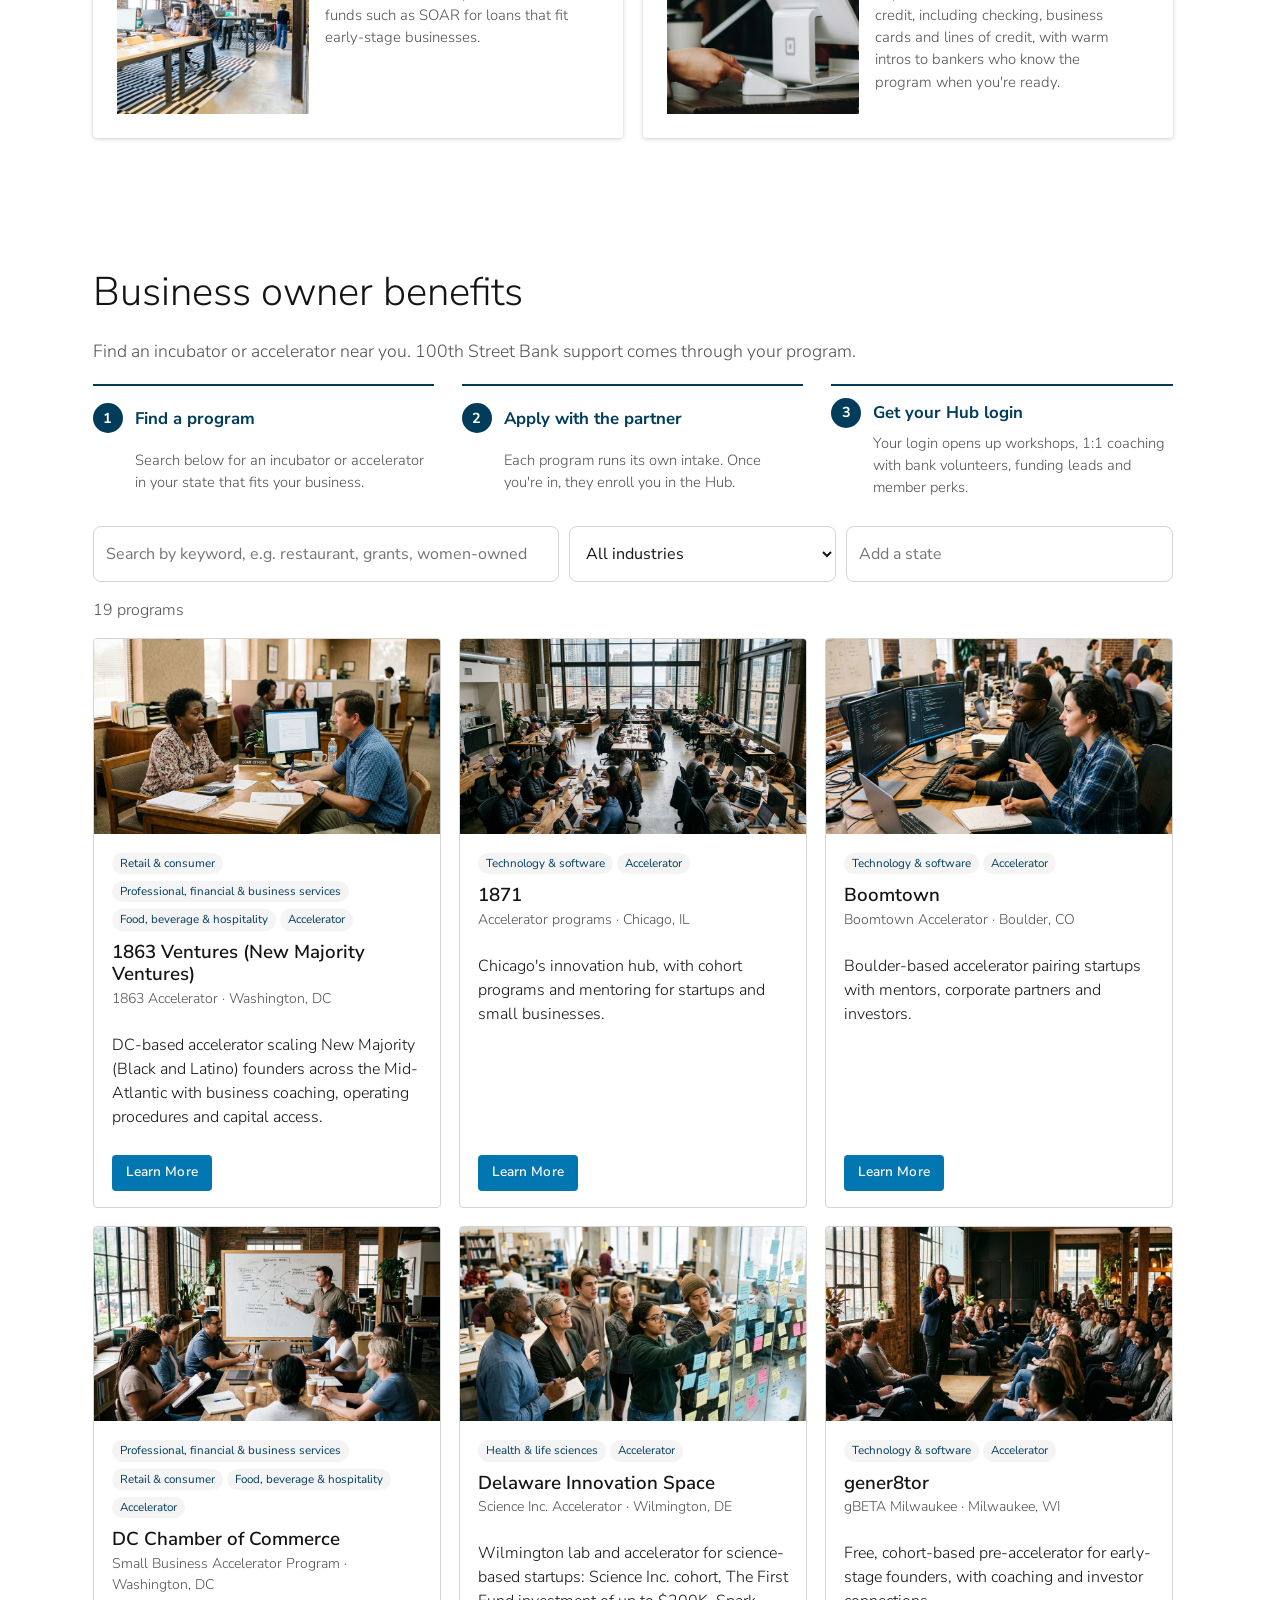
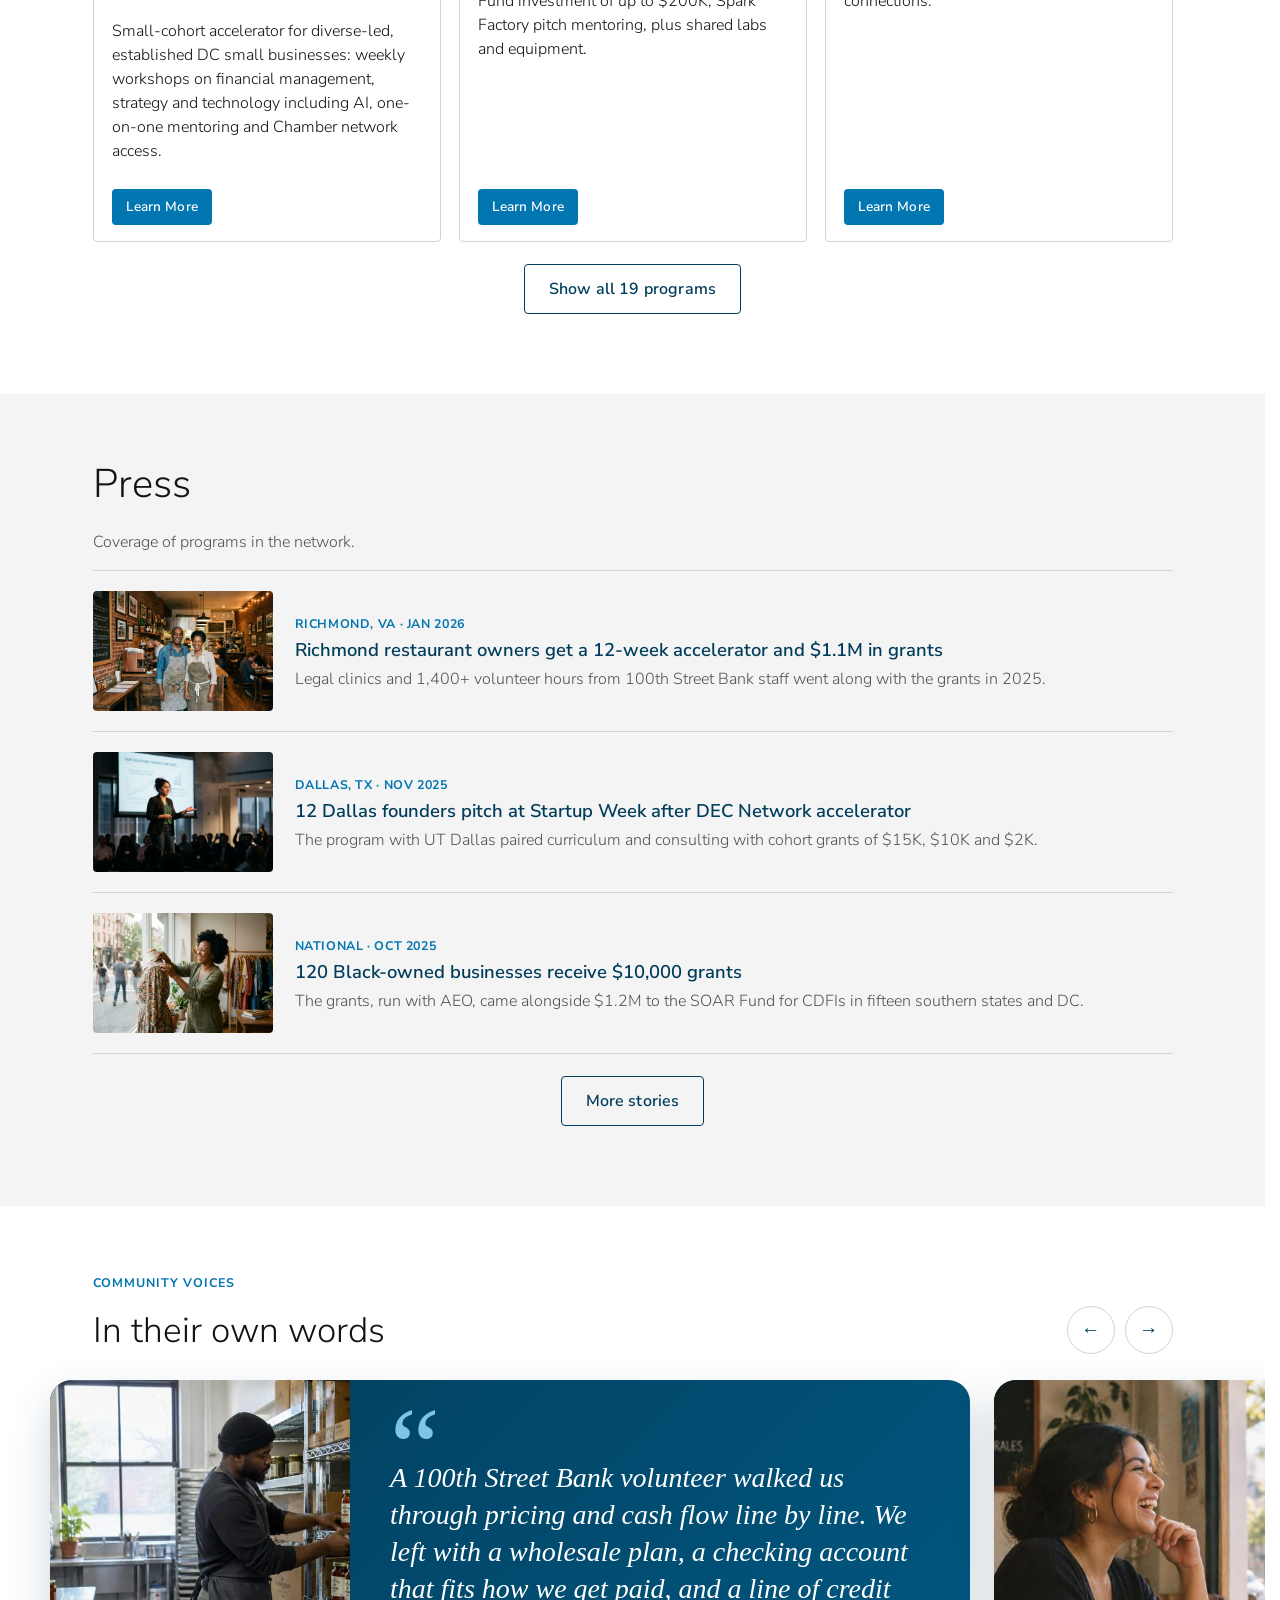
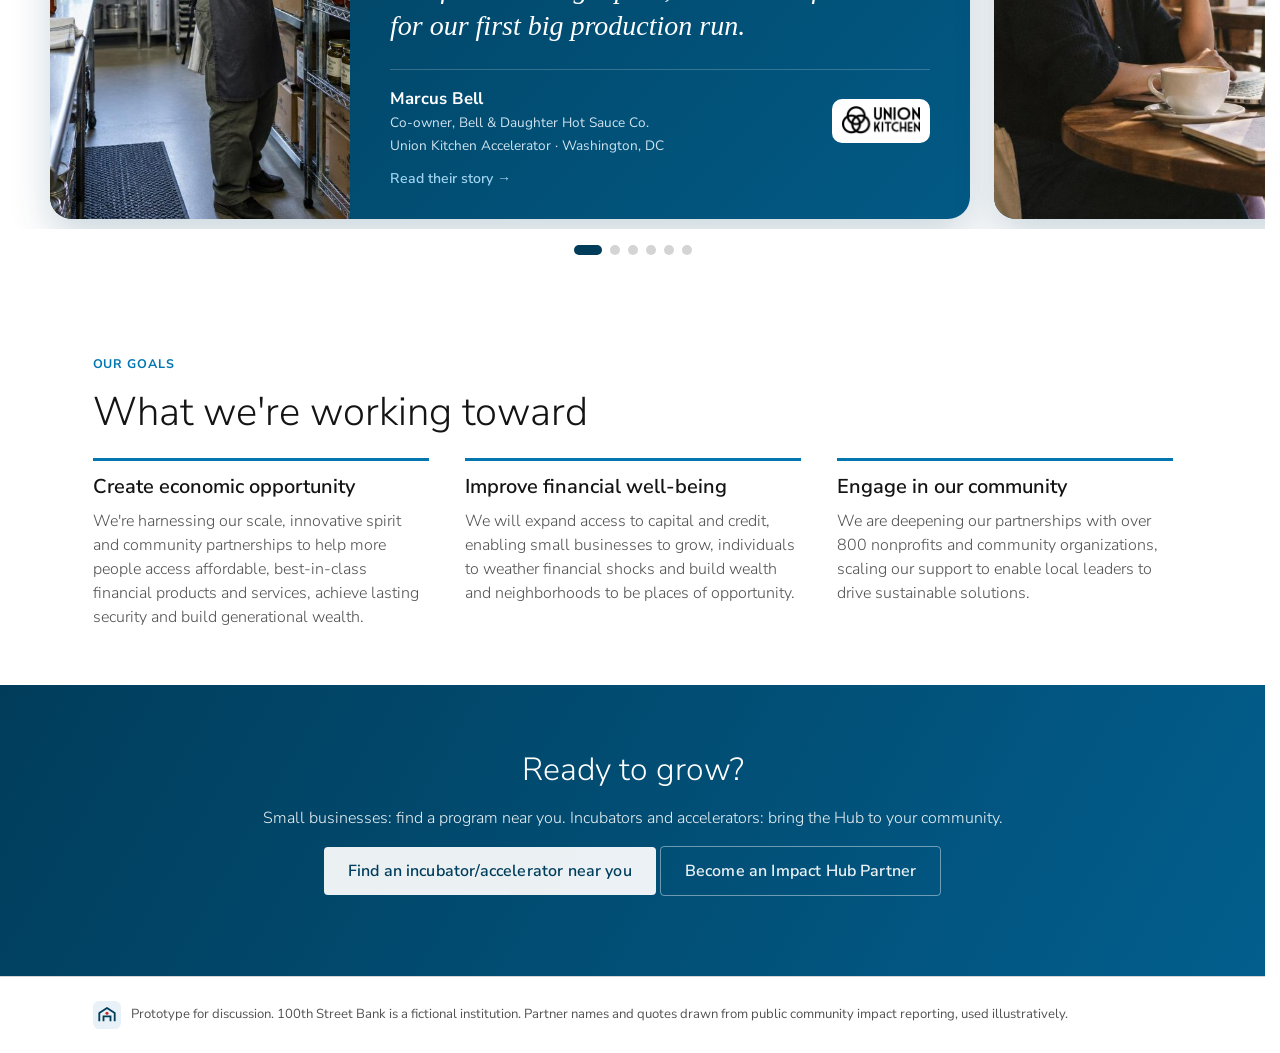
==== commit 72aab59a: "Home: 2-step welcome tour" ====
--- a/index.html
+++ b/index.html
@@ -1,5 +1,5 @@
 <!doctype html><html lang="en"><head>
-  <meta name="robots" content="noindex, nofollow"><meta charset="utf-8"><meta name="viewport" content="width=device-width,initial-scale=1"><title>Home · Small Business Impact Hub</title><link rel="stylesheet" href="styles.css?v=22"></head>
+  <meta name="robots" content="noindex, nofollow"><meta charset="utf-8"><meta name="viewport" content="width=device-width,initial-scale=1"><title>Home · Small Business Impact Hub</title><link rel="stylesheet" href="styles.css?v=23"></head>
 <body class="home"><script src="data.js?v=22"></script><script src="usmap.js"></script><script src="home.js?v=22"></script>
 <div class="hero photo" style="background-image:linear-gradient(90deg,rgba(1,61,91,.94) 0%,rgba(1,61,91,.78) 45%,rgba(1,61,91,.15) 100%),url(img/hero.jpg)"><div class="wrap">
 <span class="eyebrow">Small Business Impact Hub · by 100th Street Bank</span>
@@ -81,4 +81,4 @@
 document.querySelectorAll(".cnt").forEach(el=>io.observe(el));
 morebtn.onclick=()=>{const open=moreprs.hidden;moreprs.hidden=!open;morebtn.setAttribute("aria-expanded",open);morebtn.textContent=open?"Show fewer stories":"More stories";if(!open)document.getElementById("stories").scrollIntoView({behavior:"smooth"})};
 </script>
-<script src="chrome.js?v=22"></script></body></html>
+<script src="chrome.js?v=22"></script><script src="tour.js?v=1"></script></body></html>
--- a/styles.css
+++ b/styles.css
@@ -435,3 +435,13 @@
 .howstep:hover{transform:translateY(-6px) scale(1.02);box-shadow:0 14px 32px #0000001f}
 /* pin card actions to bottom, identical layout on every card */
 .ucard,.pcard{height:100%}.ucard .foot{margin-top:auto;flex-direction:column;flex-wrap:nowrap;align-items:stretch;gap:8px}.ucard .foot>.btn{width:100%;text-align:center;justify-content:center}.pcard>div>.foot{margin-top:auto;padding-top:10px}
+/* perks: pin claim button to bottom */
+.pkcard{display:flex;flex-direction:column;height:100%}.pkcard .foot{margin-top:auto;padding-top:10px}
+.ihtour{position:fixed;inset:0;z-index:9999;background:rgba(1,61,91,.55);display:flex;align-items:center;justify-content:center;padding:16px}
+.ihbox{position:relative;background:#fff;border-radius:var(--r);box-shadow:var(--sh);max-width:520px;width:100%;max-height:calc(100vh - 32px);overflow:auto;padding:32px 32px 24px;border-top:4px solid var(--blue)}
+.ihx{position:absolute;top:10px;right:10px;width:40px;height:40px;border:0;background:none;font-size:28px;line-height:1;color:var(--mut);cursor:pointer;border-radius:4px}.ihx:hover{background:var(--g1);color:var(--ink)}
+.ihstep{display:block;font-size:.8rem;font-weight:700;letter-spacing:.06em;text-transform:uppercase;color:var(--blue)}
+.ihbox h2{margin:6px 40px 10px 0;color:var(--navy);font-size:1.5rem;line-height:1.25}.ihb{margin:0 0 18px;color:var(--ink)}
+.ihdots{display:flex;gap:8px;margin-bottom:18px}.ihdots i{width:9px;height:9px;border-radius:50%;background:var(--g2)}.ihdots i.on{background:var(--blue)}
+.ihnav{display:flex;justify-content:space-between;align-items:center;gap:10px;flex-wrap:wrap}.ihr{display:flex;gap:10px;flex-wrap:wrap;justify-content:flex-end}
+@media(max-width:520px){.ihbox{padding:26px 20px 20px}.ihbox h2{font-size:1.25rem}.ihnav{flex-direction:column-reverse;align-items:stretch}.ihr{flex-direction:column-reverse}.ihnav .btn{width:100%}.ihback[style*=hidden]{display:none}}
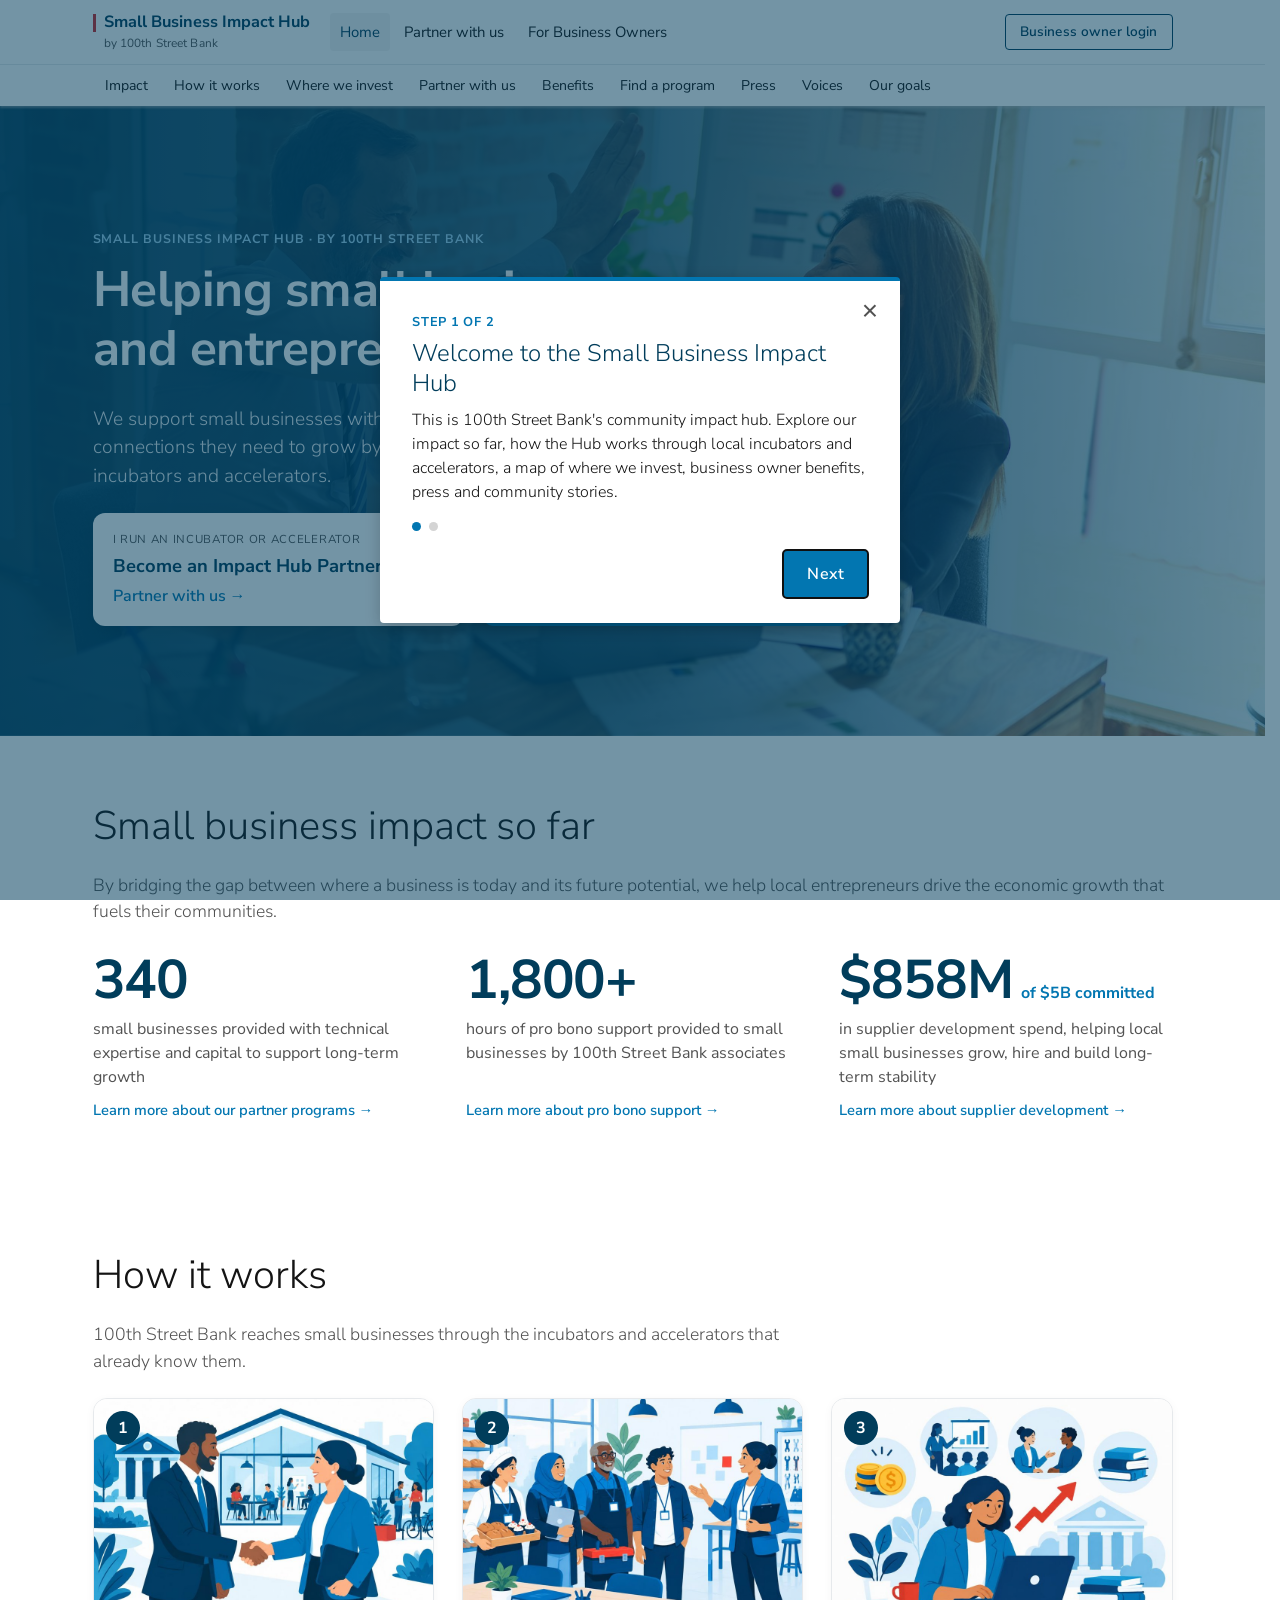
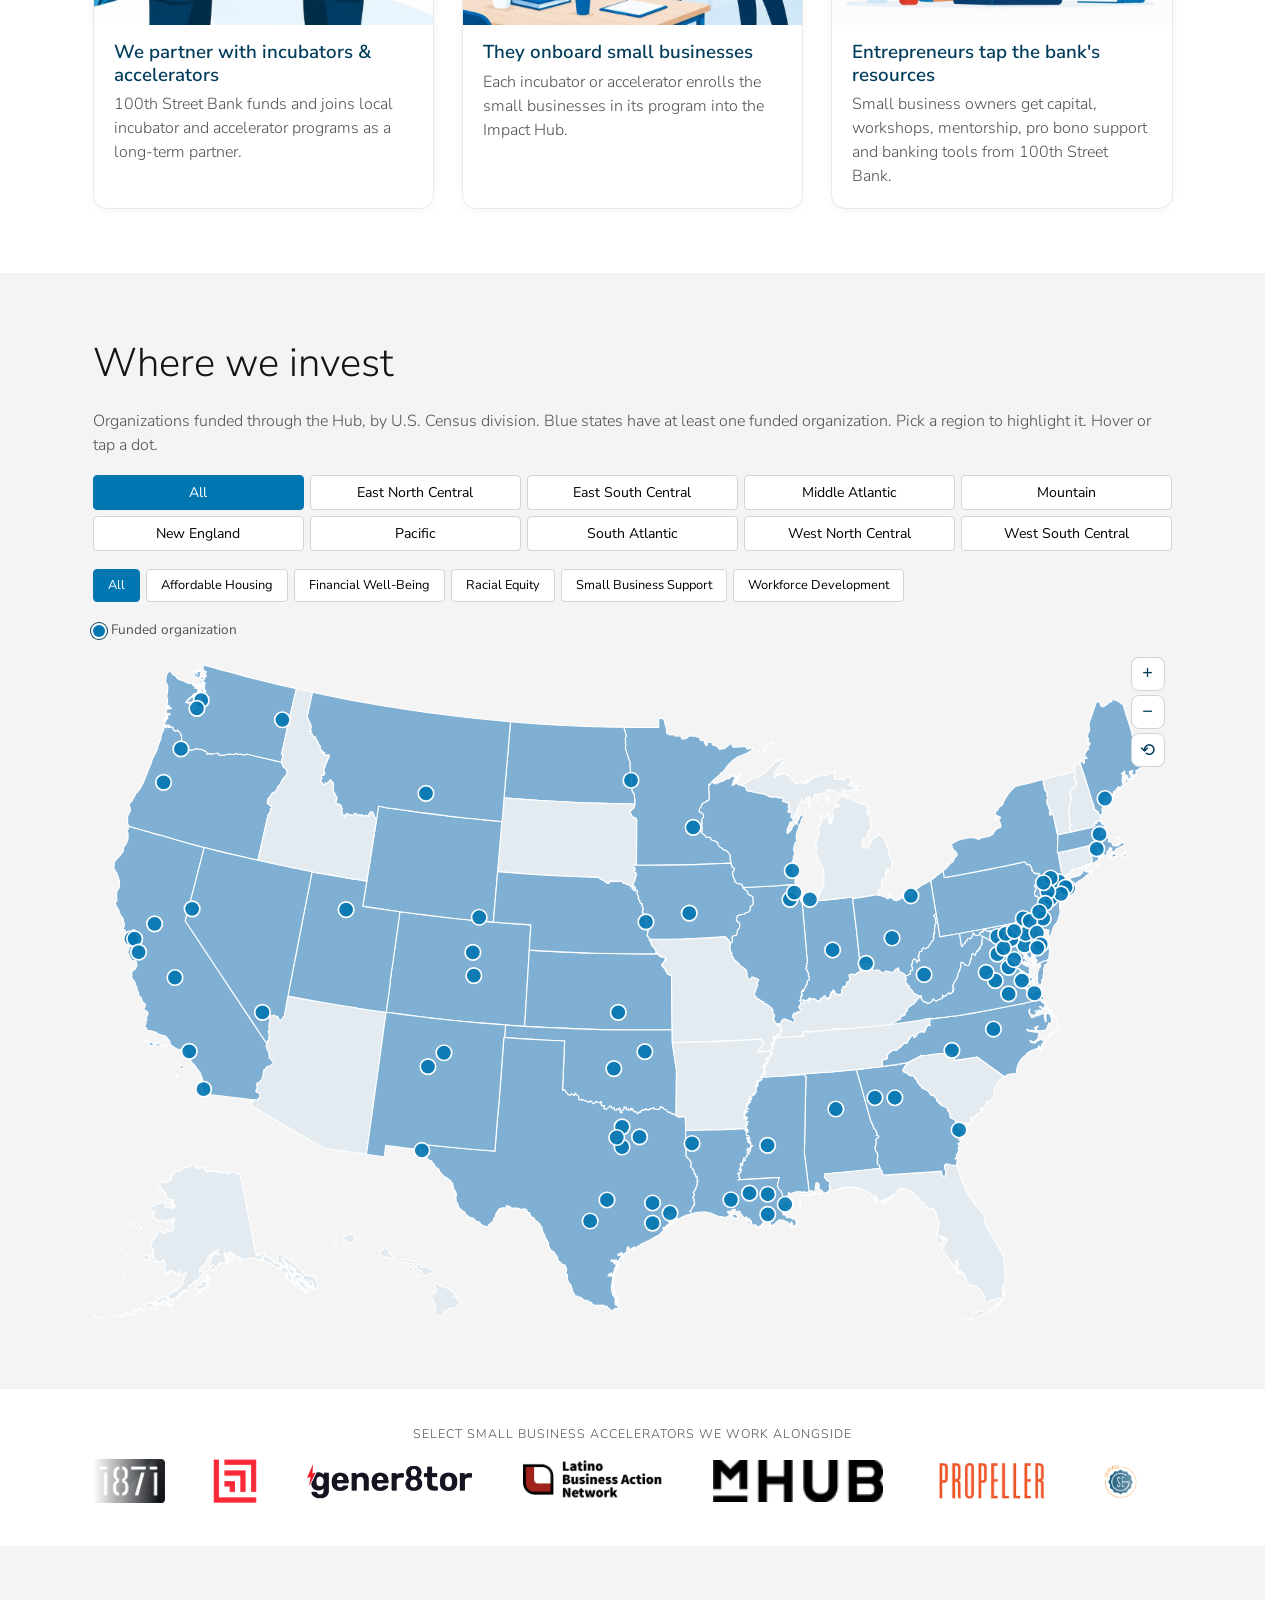
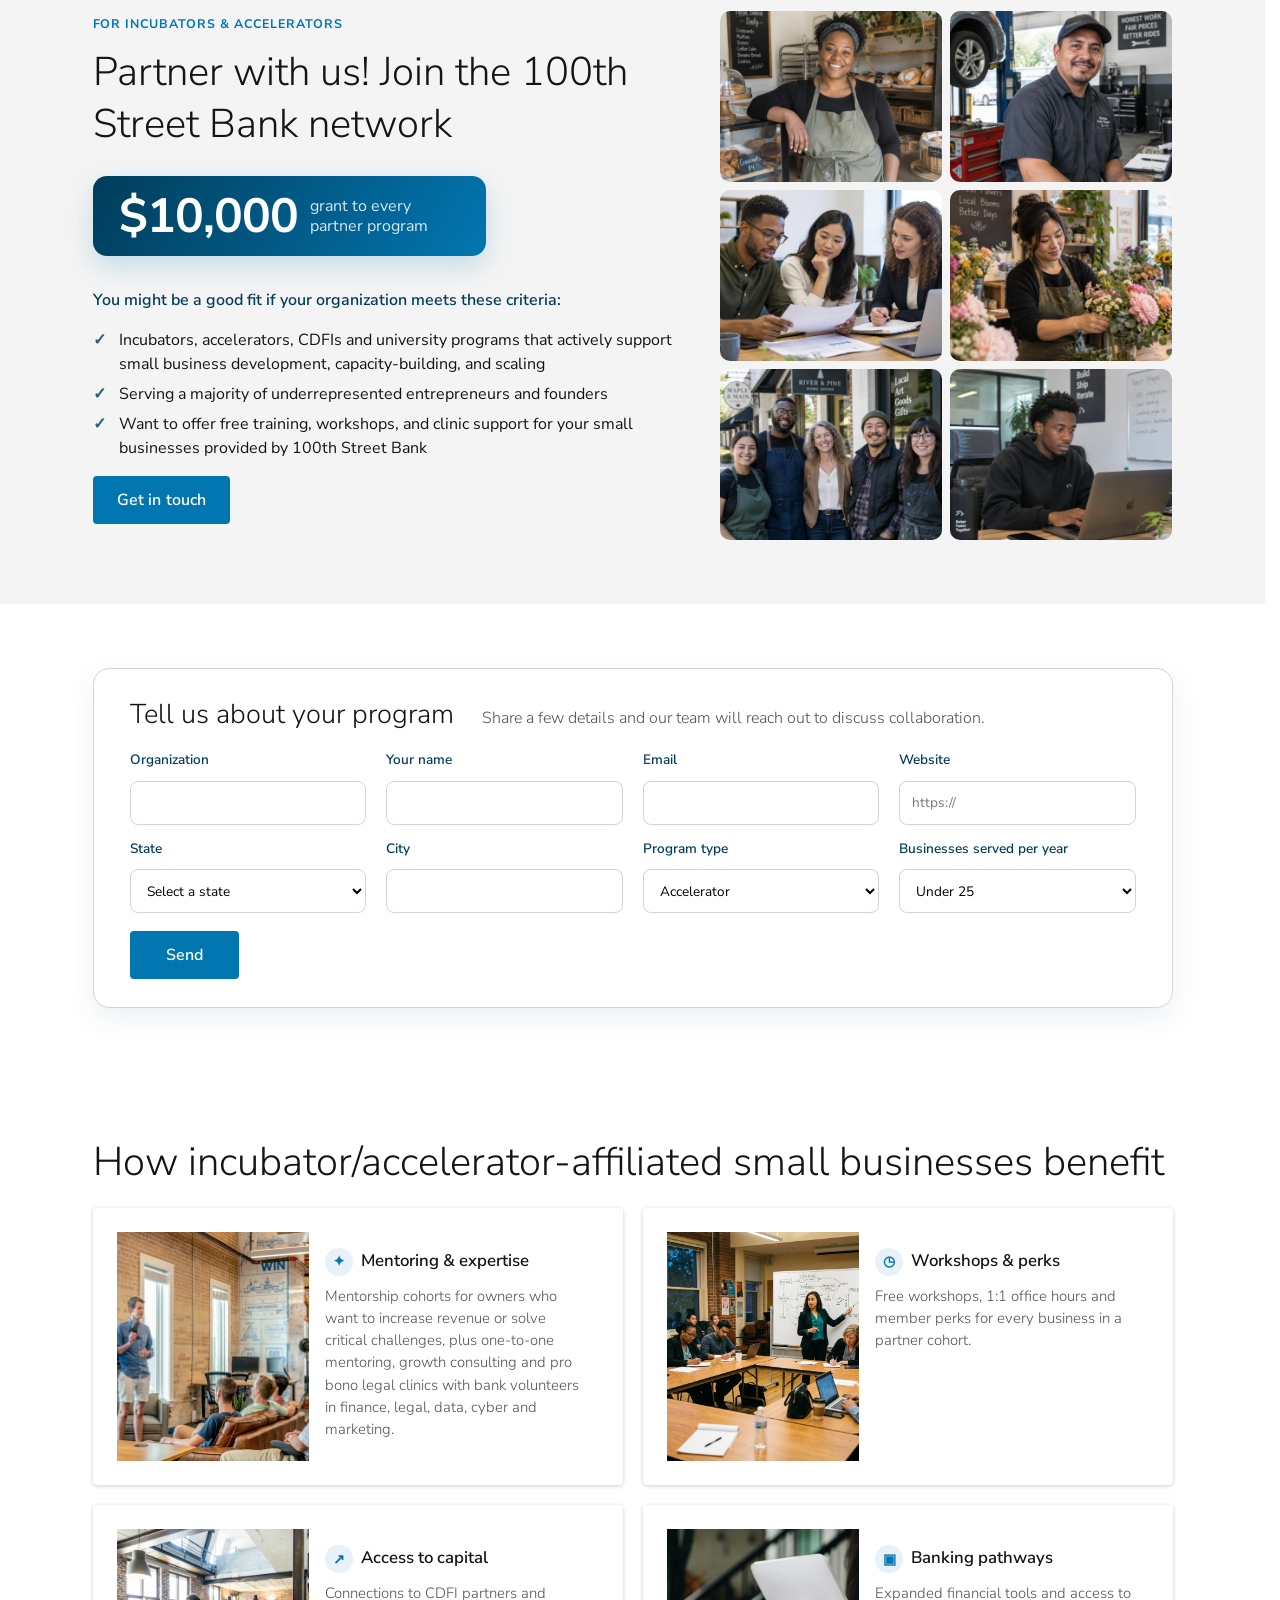
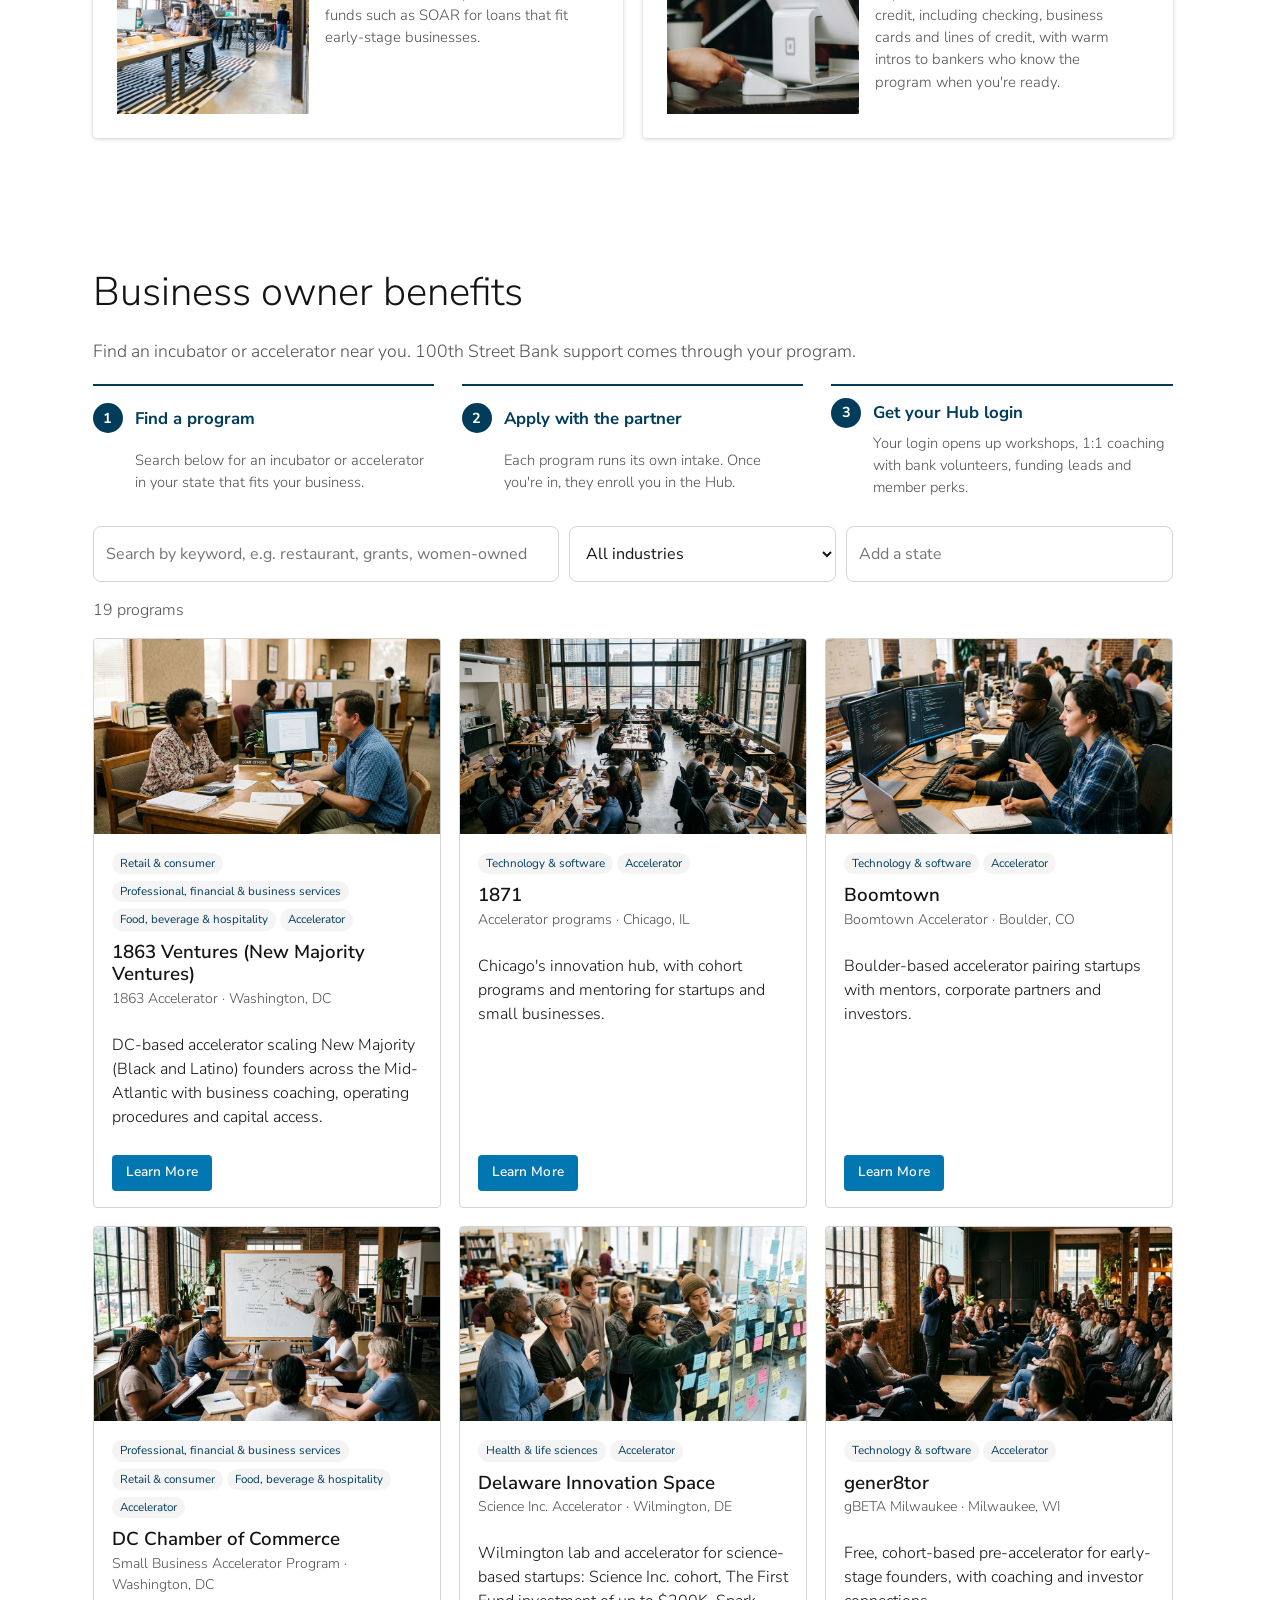
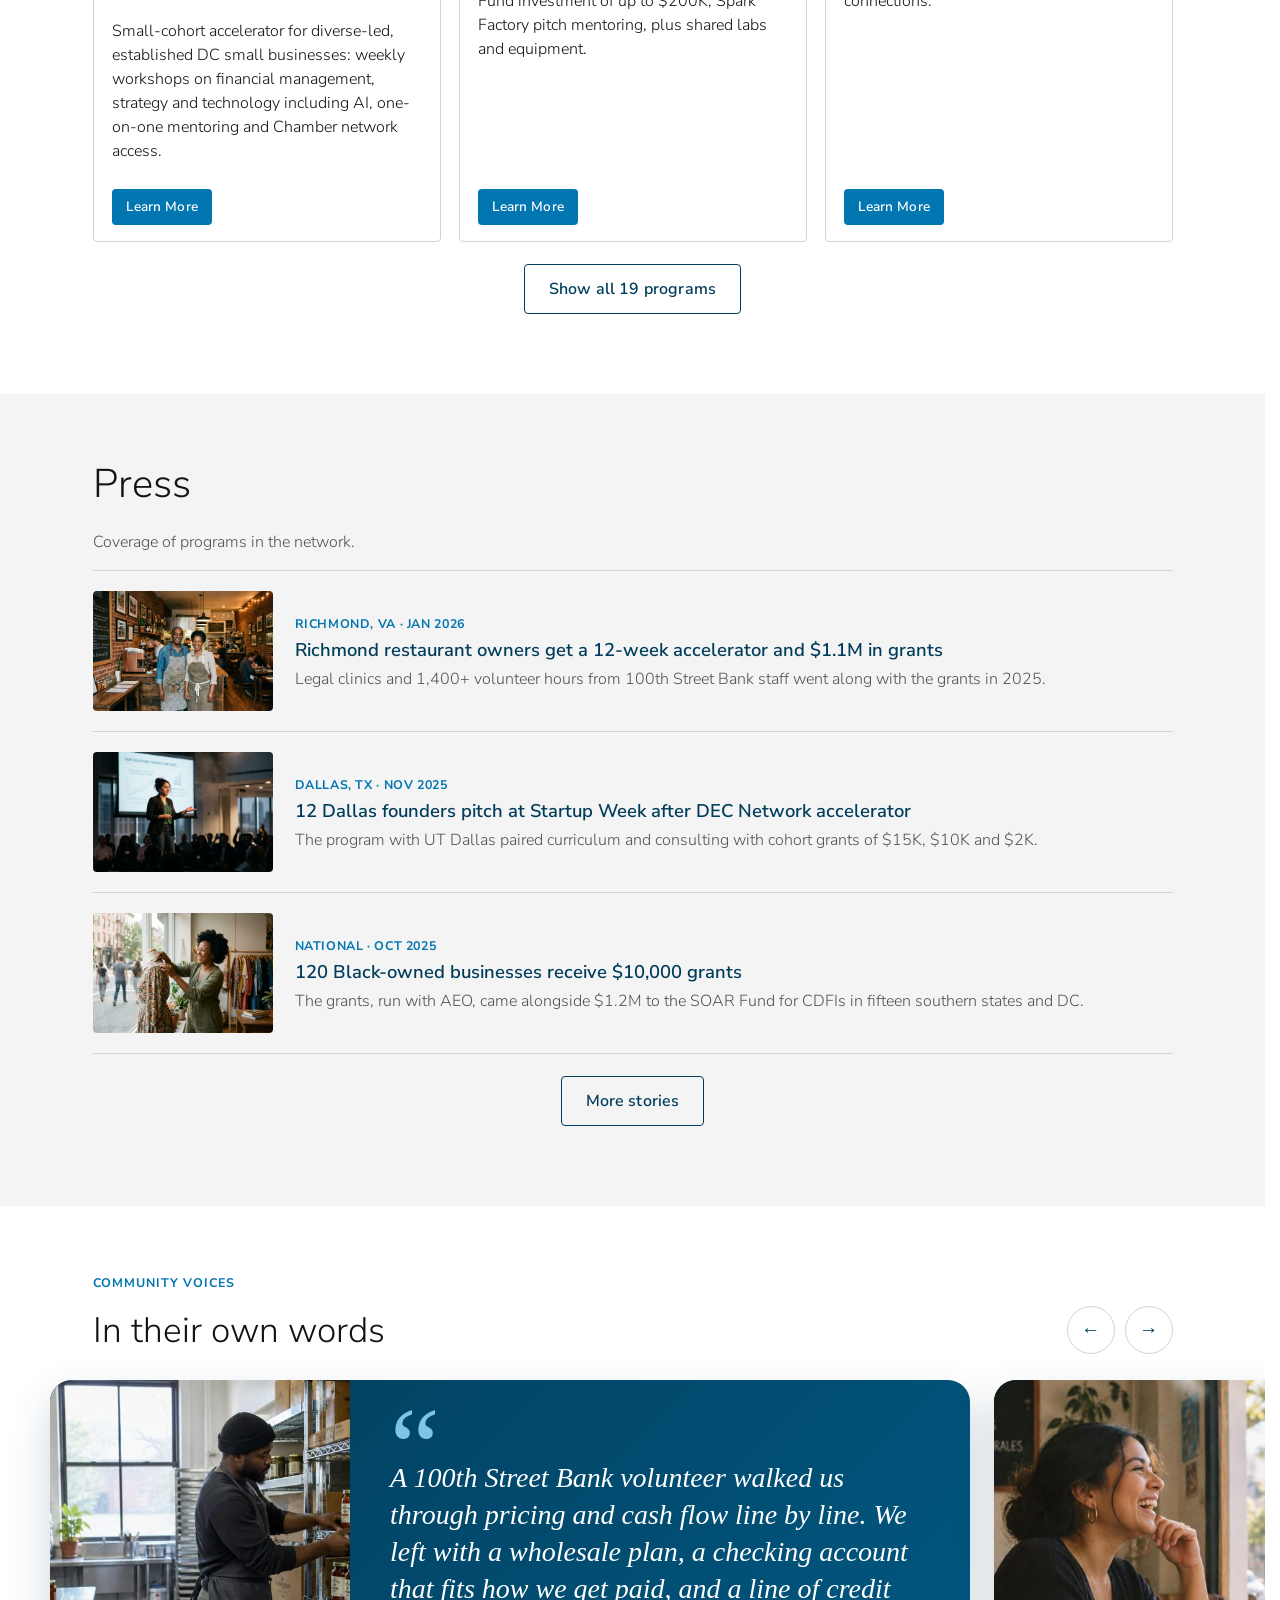
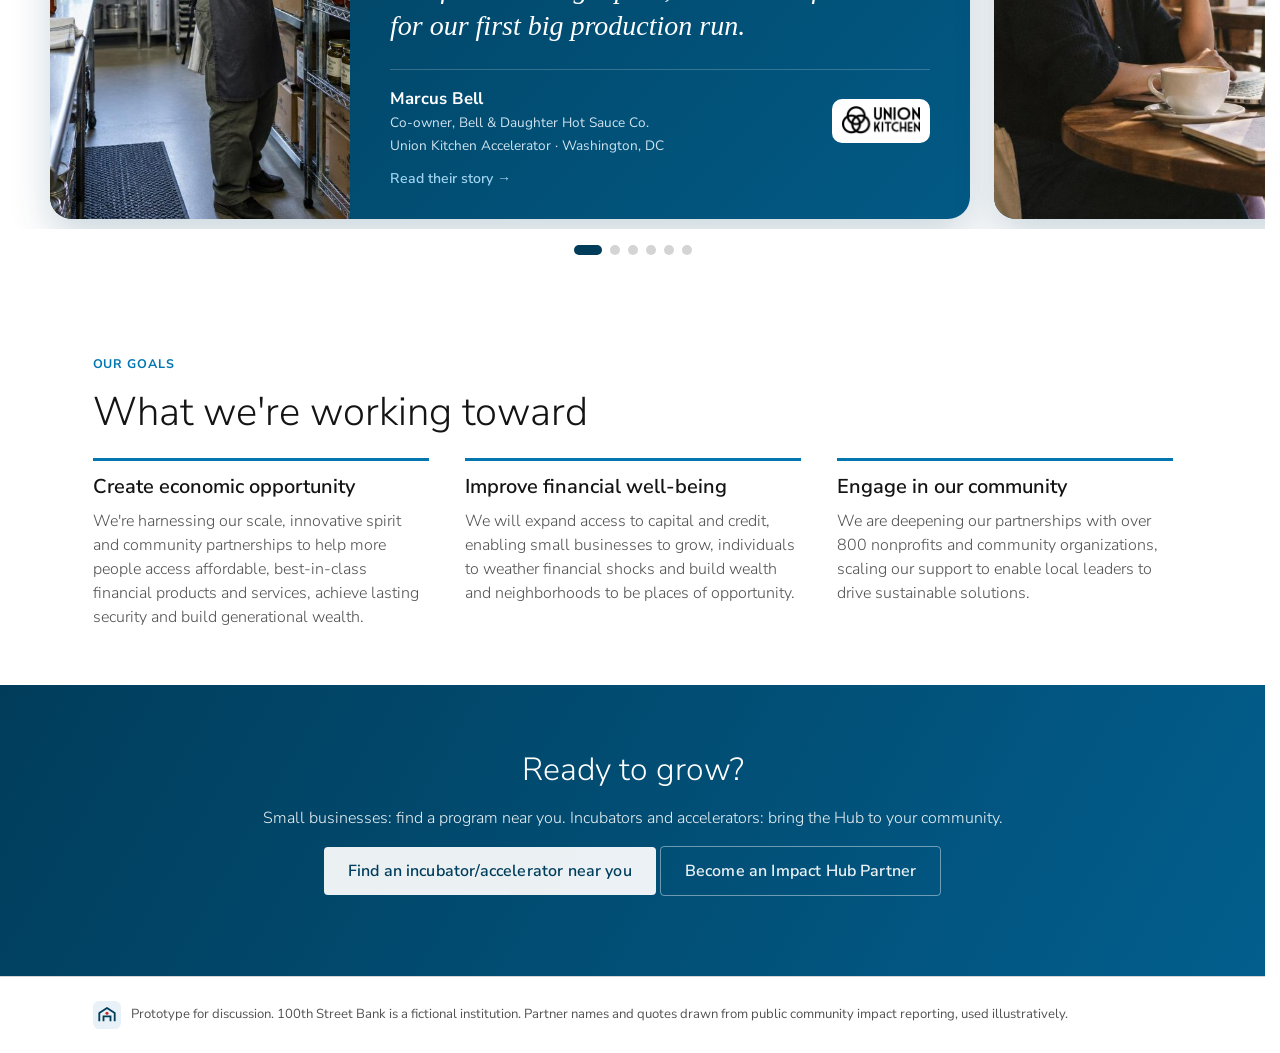
==== commit 784a8fc1: "Hide accelerator logos with no image (undefined) Co-Authored-By: Claude Opus 5.5 (1M context) <norep" ====
--- a/index.html
+++ b/index.html
@@ -1,5 +1,5 @@
 <!doctype html><html lang="en"><head>
-  <meta name="robots" content="noindex, nofollow"><meta charset="utf-8"><meta name="viewport" content="width=device-width,initial-scale=1"><title>Home · Small Business Impact Hub</title><link rel="stylesheet" href="styles.css?v=23"></head>
+  <meta name="robots" content="noindex, nofollow"><meta charset="utf-8"><meta name="viewport" content="width=device-width,initial-scale=1"><title>Home · Small Business Impact Hub</title><link rel="stylesheet" href="styles.css?v=24"></head>
 <body class="home"><script src="data.js?v=22"></script><script src="usmap.js"></script><script src="home.js?v=22"></script>
 <div class="hero photo" style="background-image:linear-gradient(90deg,rgba(1,61,91,.94) 0%,rgba(1,61,91,.78) 45%,rgba(1,61,91,.15) 100%),url(img/hero.jpg)"><div class="wrap">
 <span class="eyebrow">Small Business Impact Hub · by 100th Street Bank</span>
@@ -73,7 +73,7 @@
 q.oninput=()=>{pall=false;ren()};pcat.onchange=()=>{pall=false;ren()};pmore.onclick=()=>{pall=!pall;ren();if(!pall)document.getElementById("owners").scrollIntoView({behavior:"smooth"})};ren();
 const LG=p=>`<a href="${p.u}" target="_blank" rel="noopener" title="${p.n}">${p.l?`<img src="${p.l}" alt="${p.n}">`:`<span class="wm"><b>${p.w}</b></span>`}</a>`;
 const LOGO_EXCLUDE=new Set(["LearnLaunch"]);
-const MQ=(el,html)=>{el.innerHTML=`<div class="mtrack">${html}${html.replace(/<a /g,'<a aria-hidden="true" tabindex="-1" ')}</div>`};MQ(acclogos,PROGRAMS.filter(p=>p.t=="Accelerator"&&!LOGO_EXCLUDE.has(p.n)).map(LG).join(""));
+const MQ=(el,html)=>{el.innerHTML=`<div class="mtrack">${html}${html.replace(/<a /g,'<a aria-hidden="true" tabindex="-1" ')}</div>`};MQ(acclogos,PROGRAMS.filter(p=>p.t=="Accelerator"&&(p.l||p.w)&&!LOGO_EXCLUDE.has(p.n)).map(LG).join(""));
 const NETLOGO_PICKS=["The DEC Network","Union Kitchen Accelerator","Latino Business Action Network (LBAN)","Hot Bread Kitchen","Rising Tide Capital","gener8tor"];
 
 const io=new IntersectionObserver(es=>es.forEach(e=>{if(!e.isIntersecting)return;io.unobserve(e.target);const el=e.target,to=+el.dataset.to,pre=el.dataset.pre||"",suf=el.dataset.suf||"",t0=performance.now(),D=1600;
@@ -81,4 +81,4 @@
 document.querySelectorAll(".cnt").forEach(el=>io.observe(el));
 morebtn.onclick=()=>{const open=moreprs.hidden;moreprs.hidden=!open;morebtn.setAttribute("aria-expanded",open);morebtn.textContent=open?"Show fewer stories":"More stories";if(!open)document.getElementById("stories").scrollIntoView({behavior:"smooth"})};
 </script>
-<script src="chrome.js?v=22"></script><script src="tour.js?v=1"></script></body></html>
+<script src="chrome.js?v=22"></script><script src="tour.js?v=2"></script></body></html>
--- a/styles.css
+++ b/styles.css
@@ -445,3 +445,6 @@
 .ihdots{display:flex;gap:8px;margin-bottom:18px}.ihdots i{width:9px;height:9px;border-radius:50%;background:var(--g2)}.ihdots i.on{background:var(--blue)}
 .ihnav{display:flex;justify-content:space-between;align-items:center;gap:10px;flex-wrap:wrap}.ihr{display:flex;gap:10px;flex-wrap:wrap;justify-content:flex-end}
 @media(max-width:520px){.ihbox{padding:26px 20px 20px}.ihbox h2{font-size:1.25rem}.ihnav{flex-direction:column-reverse;align-items:stretch}.ihr{flex-direction:column-reverse}.ihnav .btn{width:100%}.ihback[style*=hidden]{display:none}}
+.ihhl{position:relative;z-index:10001;outline:3px solid #fff;outline-offset:3px;box-shadow:0 0 0 7px #ffb400;border-radius:8px;background:#fff;animation:ihpulse 1.4s ease-in-out infinite}
+header.top:has(.ihhl){z-index:10000}
+@keyframes ihpulse{50%{box-shadow:0 0 0 11px #ffb40088}}
